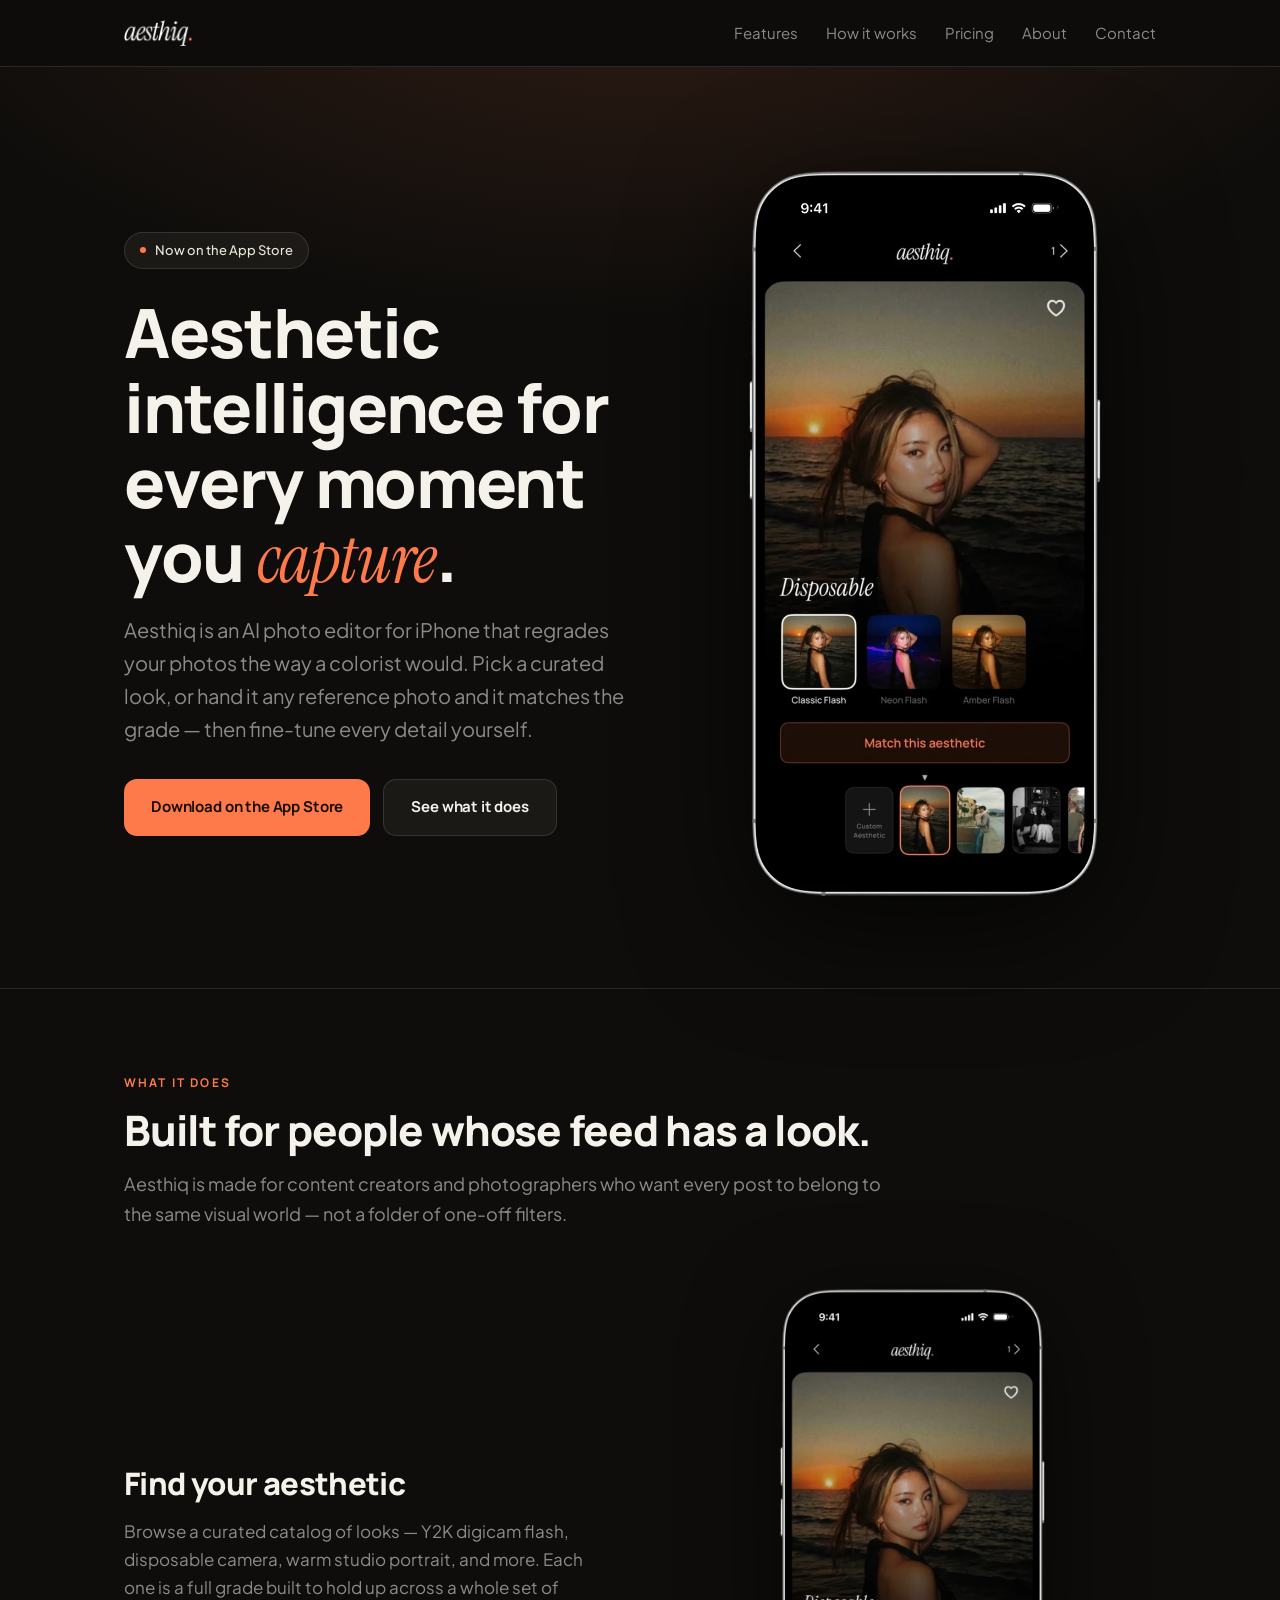
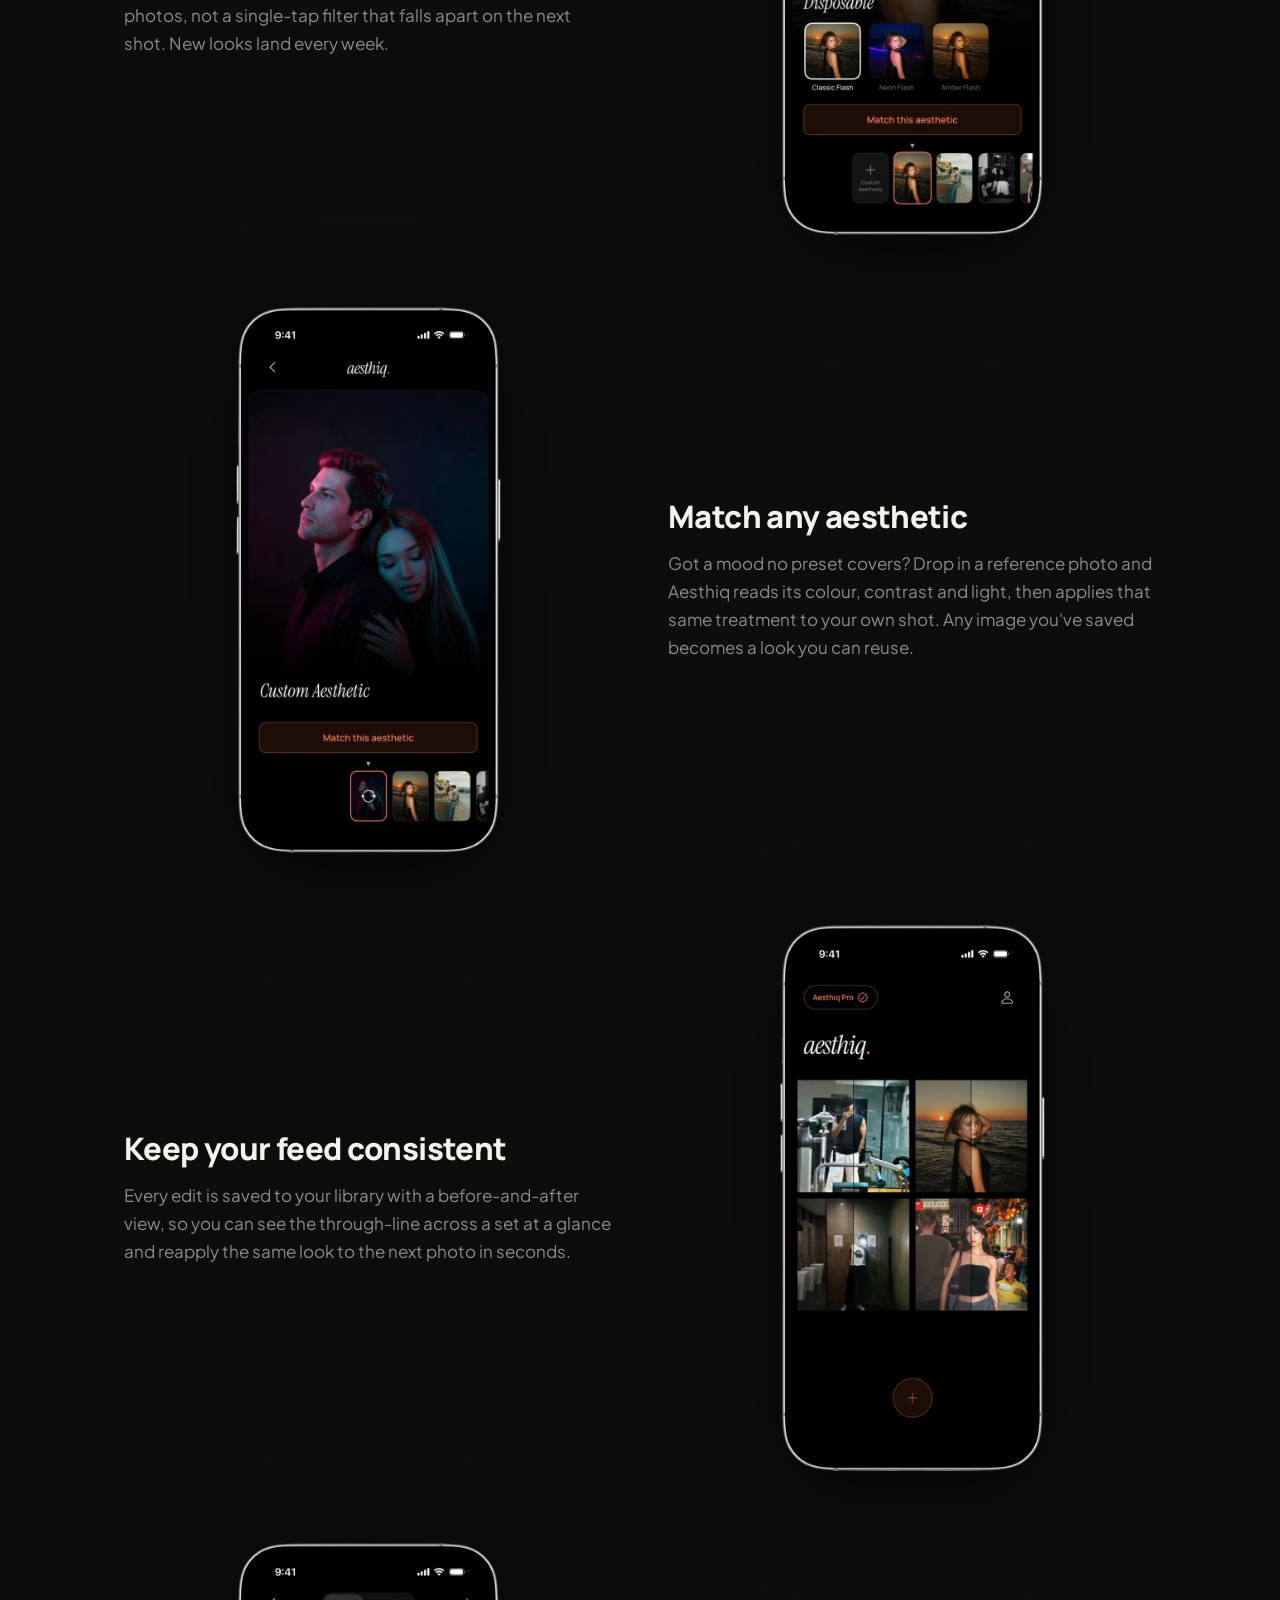
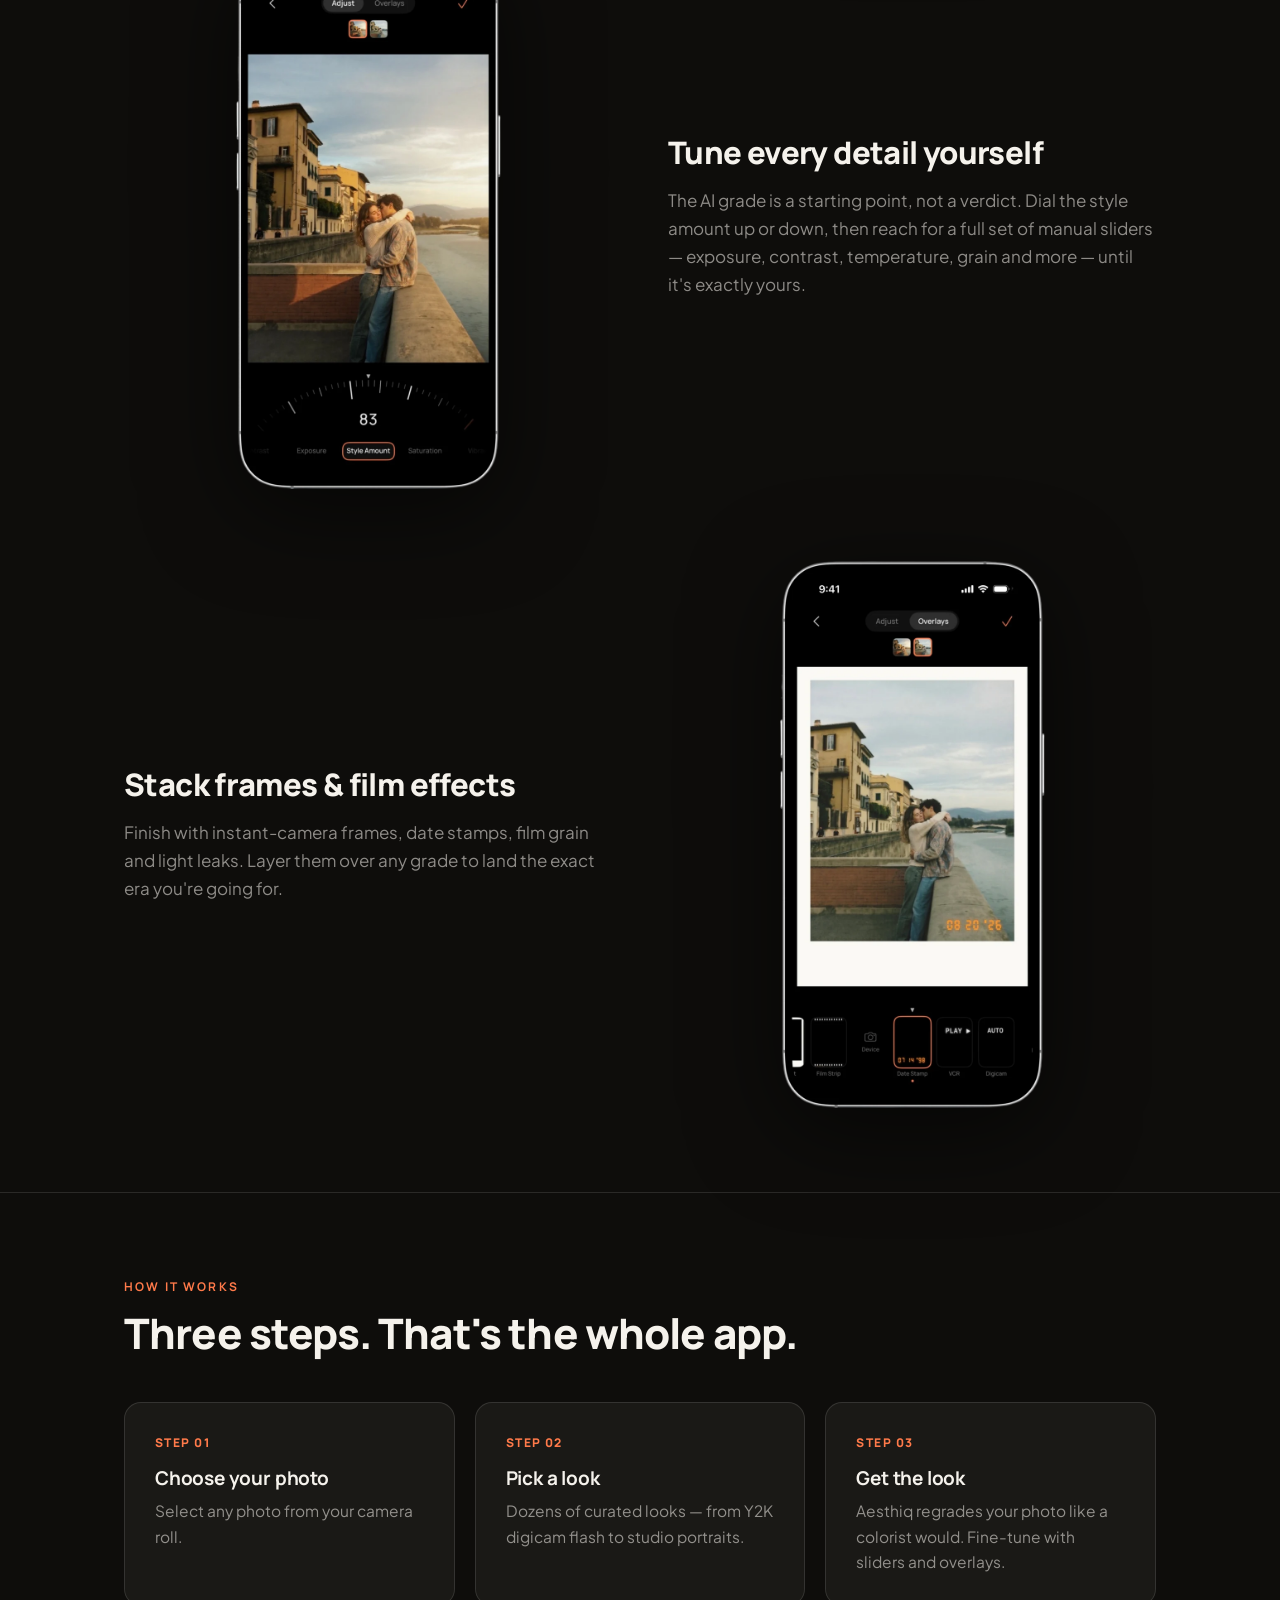
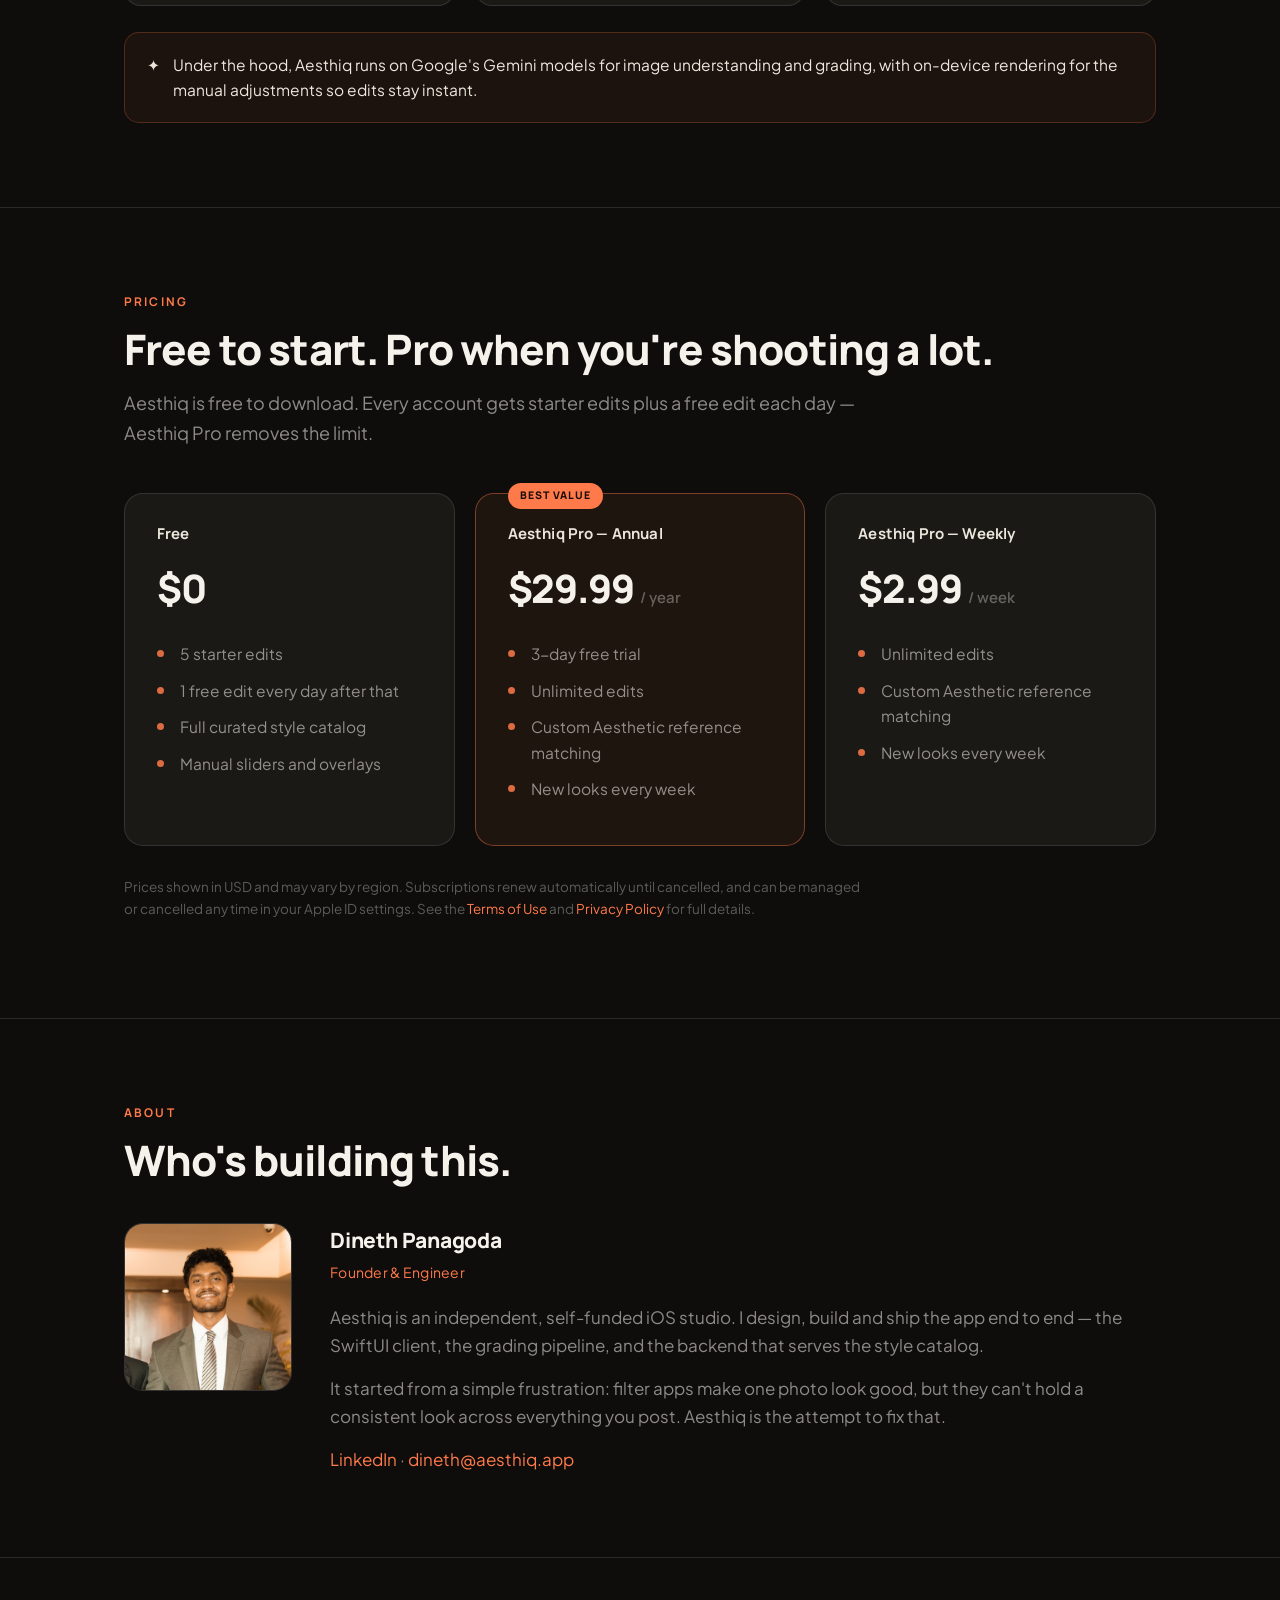
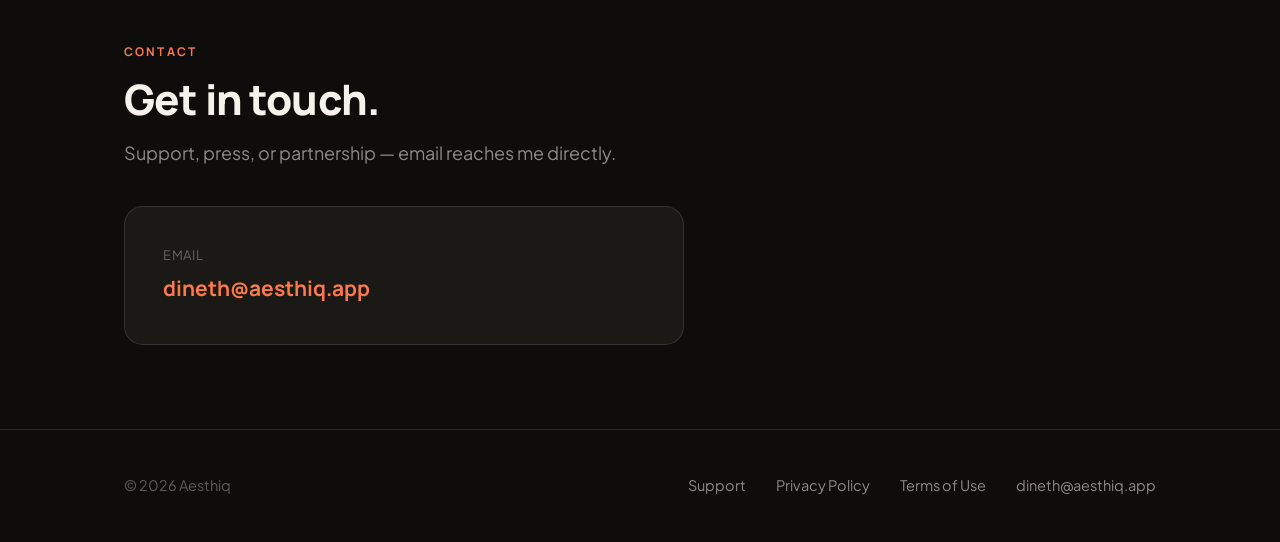
==== index.html @ 98bd7a0a "refactor: shared stylesheet across all four pages Extract the landing page CSS into style.css and re" ====
<!DOCTYPE html>
<html lang="en">
<head>
<meta charset="utf-8">
<meta name="viewport" content="width=device-width, initial-scale=1">
<title>Aesthiq — Aesthetic intelligence for every photo you capture</title>
<meta name="description" content="Aesthiq is an AI photo editor for iOS that regrades your photos like a colorist would. Pick a curated look or match any reference photo, then fine-tune with sliders, frames, and film effects.">
<link rel="canonical" href="https://aesthiq.app/">
<link rel="icon" href="img/icon-180.png">
<link rel="apple-touch-icon" href="img/icon-180.png">

<meta property="og:type" content="website">
<meta property="og:url" content="https://aesthiq.app/">
<meta property="og:title" content="Aesthiq — Aesthetic intelligence for every photo you capture">
<meta property="og:description" content="An AI photo editor for iOS that regrades your photos like a colorist would. Curated looks, reference-photo matching, and manual control.">
<meta property="og:image" content="https://aesthiq.app/img/og.jpg">
<meta property="og:image:width" content="1200">
<meta property="og:image:height" content="630">
<meta name="twitter:card" content="summary_large_image">

<link rel="preconnect" href="https://fonts.googleapis.com">
<link rel="preconnect" href="https://fonts.gstatic.com" crossorigin>
<link href="https://fonts.googleapis.com/css2?family=Manrope:wght@500;700;800&family=Plus+Jakarta+Sans:wght@400;500;600&family=Instrument+Serif:ital@0;1&display=swap" rel="stylesheet">

<script type="application/ld+json">
{
  "@context": "https://schema.org",
  "@type": "SoftwareApplication",
  "name": "Aesthiq",
  "applicationCategory": "PhotoApplication",
  "operatingSystem": "iOS 18.0 or later",
  "url": "https://aesthiq.app/",
  "downloadUrl": "https://apps.apple.com/app/id6777310894",
  "installUrl": "https://apps.apple.com/app/id6777310894",
  "sameAs": "https://apps.apple.com/app/id6777310894",
  "description": "An AI photo editor for iOS that regrades your photos like a colorist would. Curated looks, reference-photo matching, manual sliders, frames and film effects.",
  "offers": [
    { "@type": "Offer", "price": "0", "priceCurrency": "USD", "name": "Free" },
    { "@type": "Offer", "price": "2.99", "priceCurrency": "USD", "name": "Aesthiq Pro — Weekly" },
    { "@type": "Offer", "price": "29.99", "priceCurrency": "USD", "name": "Aesthiq Pro — Annual" }
  ],
  "author": { "@type": "Person", "name": "Dineth Panagoda" },
  "publisher": { "@type": "Organization", "name": "Aesthiq", "url": "https://aesthiq.app/" }
}
</script>

<link rel="stylesheet" href="style.css">
</head>
<body>

<header>
  <div class="wrap nav">
    <a class="brand" href="/"><img src="img/wordmark.png" width="560" height="215" alt="Aesthiq"></a>
    <nav class="nav-links">
      <a href="#features">Features</a>
      <a href="#how">How it works</a>
      <a href="#pricing">Pricing</a>
      <a href="#about">About</a>
      <a href="#contact">Contact</a>
    </nav>
  </div>
</header>

<main>

<section class="hero">
  <div class="wrap hero-grid">
    <div>
      <div class="badge"><span class="dot"></span> Now on the App Store</div>
      <h1>Aesthetic intelligence for every moment you <em>capture</em>.</h1>
      <p class="lede">
        Aesthiq is an AI photo editor for iPhone that regrades your photos the way a
        colorist would. Pick a curated look, or hand it any reference photo and it
        matches the grade — then fine-tune every detail yourself.
      </p>
      <div class="cta-row">
        <a class="btn btn-primary" href="https://apps.apple.com/app/id6777310894">Download on the App Store</a>
        <a class="btn btn-ghost" href="#features">See what it does</a>
      </div>
    </div>
    <div class="hero-shot">
      <img src="img/01-find-your-aesthetic.webp" width="640" height="1319"
           alt="Aesthiq on iPhone showing a curated style applied to a sunset beach portrait, with variation thumbnails below">
    </div>
  </div>
</section>

<section id="features">
  <div class="wrap">
    <p class="eyebrow">What it does</p>
    <h2>Built for people whose feed has&nbsp;a look.</h2>
    <p class="lede">
      Aesthiq is made for content creators and photographers who want every post to
      belong to the same visual world — not a folder of one-off filters.
    </p>

    <div style="margin-top:60px">

      <div class="feature">
        <div>
          <h3>Find your aesthetic</h3>
          <p>
            Browse a curated catalog of looks — Y2K digicam flash, disposable camera,
            warm studio portrait, and more. Each one is a full grade built to hold up
            across a whole set of photos, not a single-tap filter that falls apart on
            the next shot. New looks land every week.
          </p>
        </div>
        <div class="feature-shot">
          <img loading="lazy" decoding="async" src="img/01-find-your-aesthetic.webp" width="640" height="1319"
               alt="Style carousel in Aesthiq with curated looks and three variation thumbnails">
        </div>
      </div>

      <div class="feature">
        <div>
          <h3>Match any aesthetic</h3>
          <p>
            Got a mood no preset covers? Drop in a reference photo and Aesthiq reads its
            colour, contrast and light, then applies that same treatment to your own
            shot. Any image you've saved becomes a look you can reuse.
          </p>
        </div>
        <div class="feature-shot">
          <img loading="lazy" decoding="async" src="img/02-match-any-aesthetic.webp" width="640" height="1319"
               alt="Custom Aesthetic feature in Aesthiq matching a reference photo's grade">
        </div>
      </div>

      <div class="feature">
        <div>
          <h3>Keep your feed consistent</h3>
          <p>
            Every edit is saved to your library with a before-and-after view, so you can
            see the through-line across a set at a glance and reapply the same look to
            the next photo in seconds.
          </p>
        </div>
        <div class="feature-shot">
          <img loading="lazy" decoding="async" src="img/03-keep-your-feed-consistent.webp" width="640" height="1319"
               alt="Aesthiq home grid showing recent edits, each tile split before and after">
        </div>
      </div>

      <div class="feature">
        <div>
          <h3>Tune every detail yourself</h3>
          <p>
            The AI grade is a starting point, not a verdict. Dial the style amount up or
            down, then reach for a full set of manual sliders — exposure, contrast,
            temperature, grain and more — until it's exactly yours.
          </p>
        </div>
        <div class="feature-shot">
          <img loading="lazy" decoding="async" src="img/04-tune-every-detail.webp" width="640" height="1319"
               alt="Aesthiq adjust panel with the style amount dial and manual sliders">
        </div>
      </div>

      <div class="feature">
        <div>
          <h3>Stack frames &amp; film effects</h3>
          <p>
            Finish with instant-camera frames, date stamps, film grain and light leaks.
            Layer them over any grade to land the exact era you're going for.
          </p>
        </div>
        <div class="feature-shot">
          <img loading="lazy" decoding="async" src="img/05-stack-frames-film-effects.webp" width="640" height="1319"
               alt="Aesthiq overlay carousel with an instant frame and date stamp applied">
        </div>
      </div>

    </div>
  </div>
</section>

<section id="how">
  <div class="wrap">
    <p class="eyebrow">How it works</p>
    <h2>Three steps. That's the whole app.</h2>

    <div class="steps">
      <div class="step">
        <div class="step-n">STEP 01</div>
        <h3>Choose your photo</h3>
        <p>Select any photo from your camera roll.</p>
      </div>
      <div class="step">
        <div class="step-n">STEP 02</div>
        <h3>Pick a look</h3>
        <p>Dozens of curated looks — from Y2K digicam flash to studio portraits.</p>
      </div>
      <div class="step">
        <div class="step-n">STEP 03</div>
        <h3>Get the look</h3>
        <p>Aesthiq regrades your photo like a colorist would. Fine-tune with sliders and overlays.</p>
      </div>
    </div>

    <div class="note">
      <span>✦</span>
      <span>Under the hood, Aesthiq runs on Google's Gemini models for image understanding
      and grading, with on-device rendering for the manual adjustments so edits stay instant.</span>
    </div>
  </div>
</section>

<section id="pricing">
  <div class="wrap">
    <p class="eyebrow">Pricing</p>
    <h2>Free to start. Pro when you're shooting a lot.</h2>
    <p class="lede">
      Aesthiq is free to download. Every account gets starter edits plus a free edit each
      day — Aesthiq Pro removes the limit.
    </p>

    <div class="tiers">
      <div class="tier">
        <h3>Free</h3>
        <div class="price">$0</div>
        <ul>
          <li>5 starter edits</li>
          <li>1 free edit every day after that</li>
          <li>Full curated style catalog</li>
          <li>Manual sliders and overlays</li>
        </ul>
      </div>
      <div class="tier hi">
        <span class="tier-tag">Best value</span>
        <h3>Aesthiq Pro — Annual</h3>
        <div class="price">$29.99 <span>/ year</span></div>
        <ul>
          <li>3-day free trial</li>
          <li>Unlimited edits</li>
          <li>Custom Aesthetic reference matching</li>
          <li>New looks every week</li>
        </ul>
      </div>
      <div class="tier">
        <h3>Aesthiq Pro — Weekly</h3>
        <div class="price">$2.99 <span>/ week</span></div>
        <ul>
          <li>Unlimited edits</li>
          <li>Custom Aesthetic reference matching</li>
          <li>New looks every week</li>
        </ul>
      </div>
    </div>

    <p class="fineprint">
      Prices shown in USD and may vary by region. Subscriptions renew automatically until
      cancelled, and can be managed or cancelled any time in your Apple ID settings. See the
      <a href="/terms">Terms of Use</a> and <a href="/privacy">Privacy Policy</a> for full details.
    </p>
  </div>
</section>

<section id="about">
  <div class="wrap">
    <p class="eyebrow">About</p>
    <h2>Who's building this.</h2>

    <div class="founder">
      <img class="avatar" src="img/founder.jpg" width="400" height="400" alt="Dineth Panagoda, founder of Aesthiq">
      <div>
        <p class="name">Dineth Panagoda</p>
        <p class="role">Founder &amp; Engineer</p>
        <p>
          Aesthiq is an independent, self-funded iOS studio. I design, build and ship the
          app end to end — the SwiftUI client, the grading pipeline, and the backend that
          serves the style catalog.
        </p>
        <p>
          It started from a simple frustration: filter apps make one photo look good, but
          they can't hold a consistent look across everything you post. Aesthiq is the
          attempt to fix that.
        </p>
        <p style="margin:0"><a href="https://www.linkedin.com/in/dineth-panagoda-927667223/">LinkedIn</a> · <a href="mailto:dineth@aesthiq.app">dineth@aesthiq.app</a></p>
      </div>
    </div>
  </div>
</section>

<section id="contact">
  <div class="wrap">
    <p class="eyebrow">Contact</p>
    <h2>Get in touch.</h2>
    <p class="lede">Support, press, or partnership — email reaches me directly.</p>

    <div class="contact-card">
      <div class="label">Email</div>
      <div class="val"><a href="mailto:dineth@aesthiq.app">dineth@aesthiq.app</a></div>
    </div>
  </div>
</section>

</main>

<footer>
  <div class="wrap foot">
    <span>© 2026 Aesthiq</span>
    <span class="sep"></span>
    <a href="/support">Support</a>
    <a href="/privacy">Privacy Policy</a>
    <a href="/terms">Terms of Use</a>
    <a href="mailto:dineth@aesthiq.app">dineth@aesthiq.app</a>
  </div>
</footer>

</body>
</html>
---- style.css ----
:root{
  --ink:#0E0D0B; --ink-lift:#17130F; --paper:#F5F2EC; --cream:#ECE7DC;
  --coral:#FF7A4A; --muted:rgba(245,242,236,.55); --faint:rgba(245,242,236,.34);
  --line:rgba(245,242,236,.12); --card:rgba(245,242,236,.05);
  --serif:"Instrument Serif",Georgia,serif;
  --head:"Manrope",system-ui,sans-serif;
  --body:"Plus Jakarta Sans",system-ui,sans-serif;
  --wrap:1080px;
}
*{box-sizing:border-box}
html{scroll-behavior:smooth}
body{
  margin:0;background:var(--ink);color:var(--paper);
  font-family:var(--body);font-size:17px;line-height:1.65;
  -webkit-font-smoothing:antialiased;overflow-x:hidden;
}
img{max-width:100%;height:auto;display:block}
a{color:var(--coral);text-decoration:none}
a:hover{text-decoration:underline}
.wrap{max-width:var(--wrap);margin:0 auto;padding:0 24px}
section{padding:84px 0;border-top:1px solid var(--line)}
h1,h2,h3{font-family:var(--head);font-weight:800;letter-spacing:-.02em;line-height:1.1;margin:0}
h2{font-size:clamp(28px,4.4vw,42px)}
h3{font-size:19px;font-weight:700;letter-spacing:-.01em}
.eyebrow{
  font-family:var(--head);font-size:12px;font-weight:700;letter-spacing:.18em;
  text-transform:uppercase;color:var(--coral);margin:0 0 14px
}
.lede{color:var(--muted);font-size:18px;max-width:60ch;margin:16px 0 0}

/* ---------- nav ---------- */
header{
  position:sticky;top:0;z-index:50;background:rgba(14,13,11,.82);
  backdrop-filter:blur(14px);border-bottom:1px solid var(--line)
}
.nav{display:flex;align-items:center;gap:14px;height:66px}
.brand{display:flex;align-items:center}
.brand:hover{text-decoration:none}
.brand img{height:26px;width:auto}
.nav-links{margin-left:auto;display:flex;gap:28px;font-size:15px;color:var(--muted)}
.nav-links a{color:inherit}
.nav-links a:hover{color:var(--paper);text-decoration:none}
@media(max-width:720px){.nav-links{display:none}}

/* ---------- hero ---------- */
.hero{
  padding:104px 0 92px;border-top:none;
  background:radial-gradient(1100px 520px at 50% -12%,rgba(255,122,74,.14),transparent 70%)
}
.hero-grid{display:grid;grid-template-columns:1.05fr .95fr;gap:60px;align-items:center}
.hero h1{font-size:clamp(40px,6.4vw,68px)}
.hero h1 em{font-family:var(--serif);font-style:italic;font-weight:400;color:var(--coral)}
.hero .lede{font-size:20px}
.badge{
  display:inline-flex;align-items:center;gap:9px;padding:7px 15px;margin-bottom:26px;
  border:1px solid var(--line);border-radius:100px;background:var(--card);
  font-size:13px;font-weight:500;color:var(--cream)
}
.dot{width:6px;height:6px;border-radius:50%;background:var(--coral);flex:none}
.cta-row{display:flex;flex-wrap:wrap;gap:13px;margin-top:34px}
.btn{
  display:inline-flex;align-items:center;justify-content:center;gap:9px;
  padding:15px 27px;border-radius:13px;font-family:var(--head);
  font-size:15px;font-weight:700;letter-spacing:-.01em;transition:transform .15s,opacity .15s
}
.btn:hover{text-decoration:none;transform:translateY(-1px)}
.btn-primary{background:var(--coral);color:#1a0d06}
.btn-ghost{border:1px solid var(--line);color:var(--paper);background:var(--card)}
.hero-shot{position:relative;justify-self:center;max-width:352px}
.hero-shot img{filter:drop-shadow(0 30px 60px rgba(0,0,0,.7))}
@media(max-width:900px){
  .hero{padding:64px 0 72px}
  .hero-grid{grid-template-columns:1fr;gap:48px}
  .hero-shot{max-width:290px}
}

/* ---------- features ---------- */
.feature{display:grid;grid-template-columns:1fr 1fr;gap:56px;align-items:center;margin-bottom:72px}
.feature:last-child{margin-bottom:0}
.feature:nth-child(even) .feature-shot{order:-1}
.feature-shot{justify-self:center;max-width:265px}
.feature-shot img{filter:drop-shadow(0 22px 46px rgba(0,0,0,.58))}
.feature h3{font-size:clamp(24px,3.2vw,31px);font-weight:800;letter-spacing:-.02em;line-height:1.15}
.feature p{color:var(--muted);margin:15px 0 0}
@media(max-width:860px){
  .feature{grid-template-columns:1fr;gap:30px;margin-bottom:58px}
  .feature:nth-child(even) .feature-shot{order:0}
  .feature-shot{max-width:238px}
}

/* ---------- steps ---------- */
.steps{display:grid;grid-template-columns:repeat(3,1fr);gap:20px;margin-top:46px}
.step{padding:30px;border:1px solid var(--line);border-radius:17px;background:var(--card)}
.step-n{
  font-family:var(--head);font-size:12px;font-weight:800;letter-spacing:.12em;
  color:var(--coral);margin-bottom:15px
}
.step p{color:var(--muted);font-size:15.5px;margin:9px 0 0}
.note{
  display:flex;gap:13px;margin-top:26px;padding:19px 22px;
  border:1px solid rgba(255,122,74,.24);border-radius:15px;background:rgba(255,122,74,.06);
  color:var(--cream);font-size:15.5px
}
@media(max-width:820px){.steps{grid-template-columns:1fr}}

/* ---------- pricing ---------- */
.tiers{display:grid;grid-template-columns:repeat(3,1fr);gap:20px;margin-top:46px;align-items:stretch}
.tier{padding:32px;border:1px solid var(--line);border-radius:19px;background:var(--card)}
.tier.hi{border-color:rgba(255,122,74,.42);background:rgba(255,122,74,.07);position:relative}
.tier-tag{
  position:absolute;top:-11px;left:32px;padding:4px 12px;border-radius:100px;
  background:var(--coral);color:#1a0d06;font-family:var(--head);
  font-size:10.5px;font-weight:800;letter-spacing:.1em;text-transform:uppercase
}
.tier h3{font-size:15px;font-weight:700;color:var(--cream);letter-spacing:.01em}
.price{font-family:var(--head);font-size:39px;font-weight:800;letter-spacing:-.03em;margin:13px 0 4px}
.price span{font-size:15px;font-weight:600;color:var(--faint);letter-spacing:0}
.tier ul{list-style:none;padding:0;margin:21px 0 0;font-size:15.5px;color:var(--muted)}
.tier li{padding-left:23px;position:relative;margin-bottom:11px}
.tier li::before{content:"";position:absolute;left:0;top:9px;width:7px;height:7px;border-radius:50%;background:var(--coral);opacity:.85}
.fineprint{color:var(--faint);font-size:13.5px;margin-top:30px;max-width:74ch}
@media(max-width:820px){.tiers{grid-template-columns:1fr}}

/* ---------- founder ---------- */
.founder{display:grid;grid-template-columns:168px 1fr;gap:38px;align-items:start;margin-top:40px}
.avatar{
  width:168px;height:168px;border-radius:19px;object-fit:cover;
  border:1px solid var(--line);background:var(--card)
}
.founder p{color:var(--muted);margin:0 0 15px}
.founder .name{font-family:var(--head);font-size:21px;font-weight:800;color:var(--paper);margin:0 0 3px;letter-spacing:-.01em}
.founder .role{font-size:14px;color:var(--coral);margin:0 0 19px;letter-spacing:.02em}
@media(max-width:700px){
  .founder{grid-template-columns:1fr;gap:26px}
  .avatar{width:124px;height:124px}
}

/* ---------- contact / footer ---------- */
.contact-card{
  margin-top:38px;padding:38px;border:1px solid var(--line);
  border-radius:19px;background:var(--card);max-width:560px
}
.contact-card .label{font-size:13px;color:var(--faint);letter-spacing:.05em;text-transform:uppercase;margin-bottom:5px}
.contact-card .val{font-family:var(--head);font-size:21px;font-weight:700}
footer{border-top:1px solid var(--line);padding:44px 0;color:var(--faint);font-size:14.5px}
.foot{display:flex;flex-wrap:wrap;gap:16px 30px;align-items:center}
.foot .sep{margin-left:auto}
.foot a{color:var(--muted)}
.foot a:hover{color:var(--paper);text-decoration:none}
@media(max-width:640px){.foot .sep{margin-left:0;width:100%}}

/* ---------- document pages (privacy, terms, support) ---------- */
.doc{max-width:760px;margin:0 auto;padding:72px 24px 96px}
.doc-title{
  font-family:var(--head);font-weight:800;letter-spacing:-.02em;
  font-size:clamp(30px,4.6vw,42px);line-height:1.12;margin:0 0 8px
}
.doc-meta{color:var(--faint);font-size:14.5px;margin:0 0 40px}
.doc h1{font-family:var(--head);font-size:clamp(30px,4.6vw,42px);font-weight:800;letter-spacing:-.02em;margin:0 0 8px}
.doc h2{
  font-family:var(--head);font-size:20px;font-weight:700;letter-spacing:-.01em;
  margin:44px 0 12px;padding-bottom:10px;border-bottom:1px solid var(--line)
}
.doc h3{font-family:var(--head);font-size:16.5px;font-weight:700;margin:28px 0 8px}
.doc p,.doc li{color:var(--muted);font-size:16.5px;line-height:1.72}
.doc p{margin:0 0 16px}
.doc ul,.doc ol{padding-left:22px;margin:0 0 18px}
.doc li{margin-bottom:8px}
.doc li::marker{color:var(--coral)}
.doc a{color:var(--coral);word-break:break-word}
.doc strong{color:var(--paper);font-weight:600}
/* the generated legal pages open with a bare <strong> as their title */
.doc > strong:first-child{
  display:block;font-family:var(--head);font-weight:800;color:var(--paper);
  font-size:clamp(30px,4.6vw,42px);letter-spacing:-.02em;line-height:1.12;margin:0 0 28px
}
.doc .lede{color:var(--cream);font-size:18px;max-width:none;margin:0 0 32px}
.doc .contact{
  border:1px solid var(--line);border-radius:15px;background:var(--card);
  padding:22px 24px;margin:0 0 28px
}
.doc .contact p{margin:0 0 6px}
.doc .contact p:last-child{margin:0}
.doc .contact .email{font-family:var(--head);font-size:19px;font-weight:700}
.doc .contact .email a{color:var(--coral)}
.doc .muted{color:var(--faint);font-size:14.5px}
.doc footer{
  margin-top:56px;padding-top:22px;border-top:1px solid var(--line);
  color:var(--faint);font-size:14.5px
}
.doc footer a{margin-right:20px;color:var(--muted)}
.doc footer a:hover{color:var(--paper);text-decoration:none}
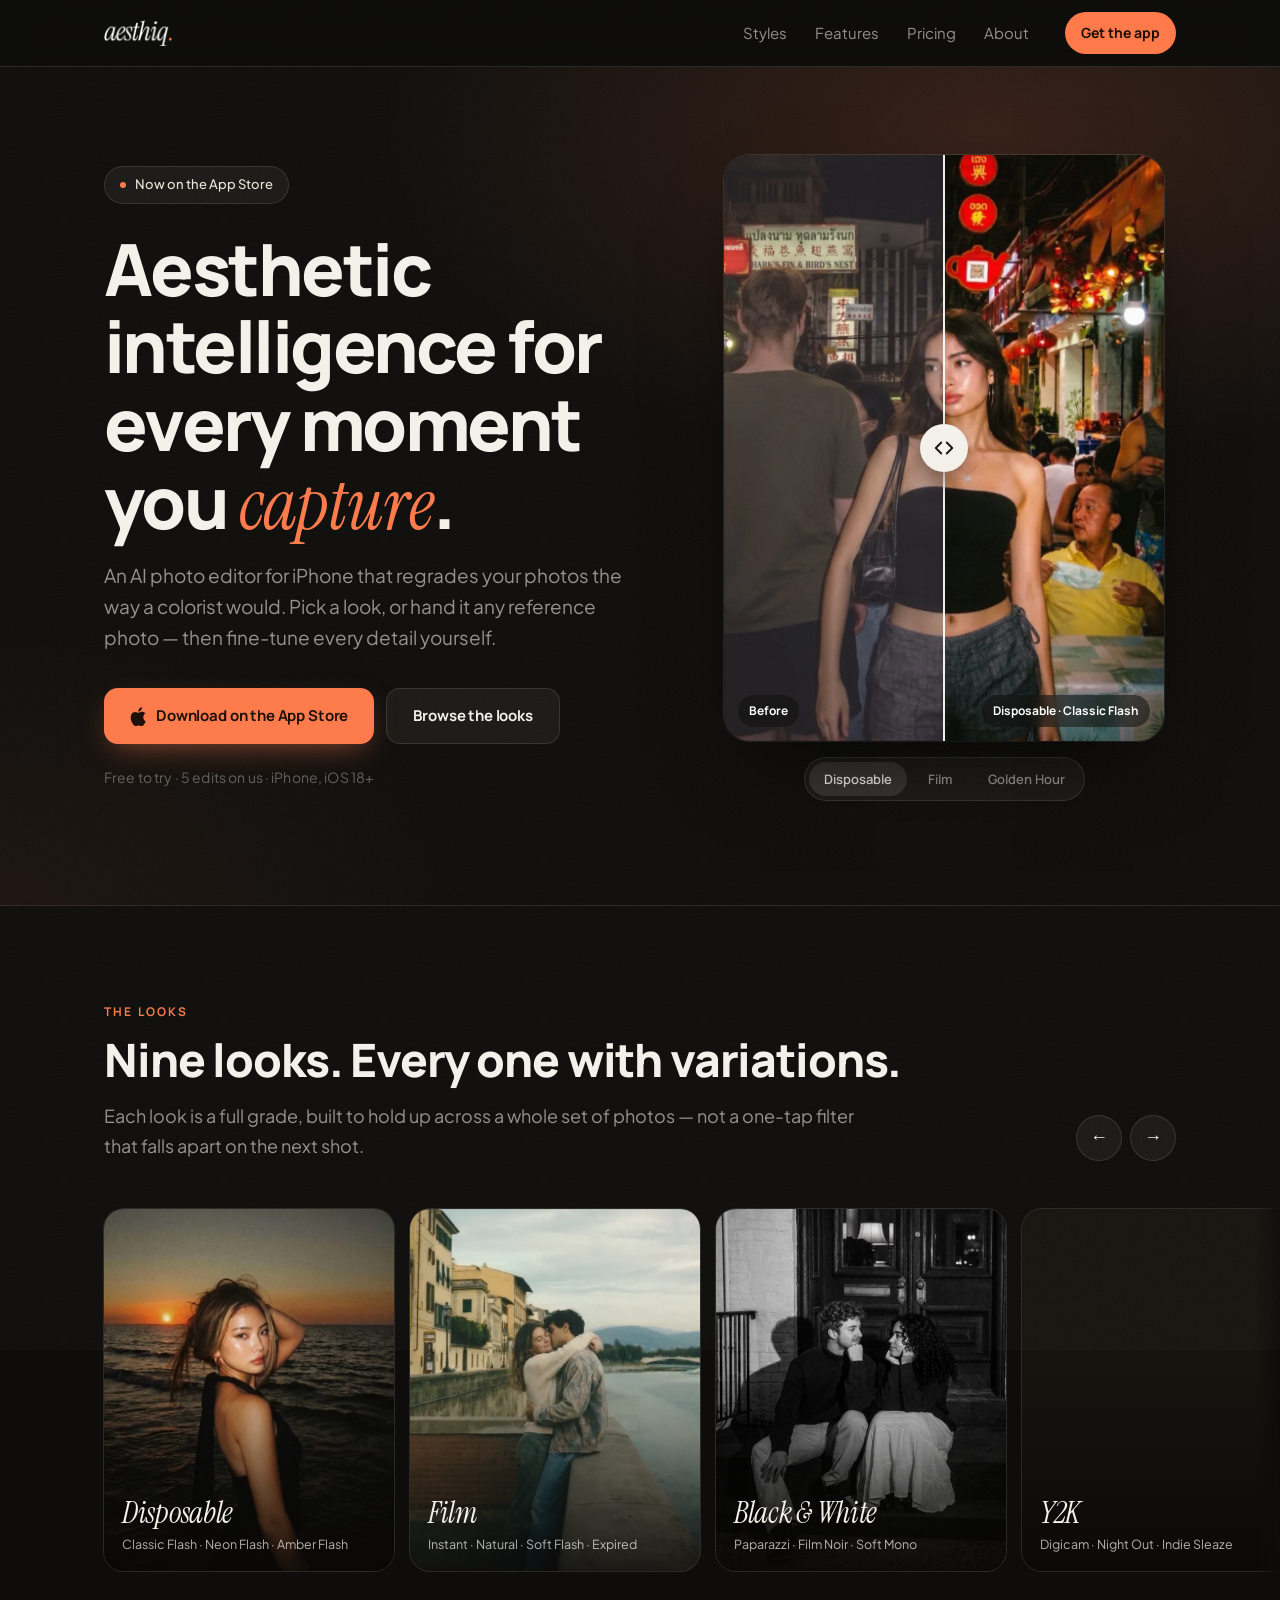
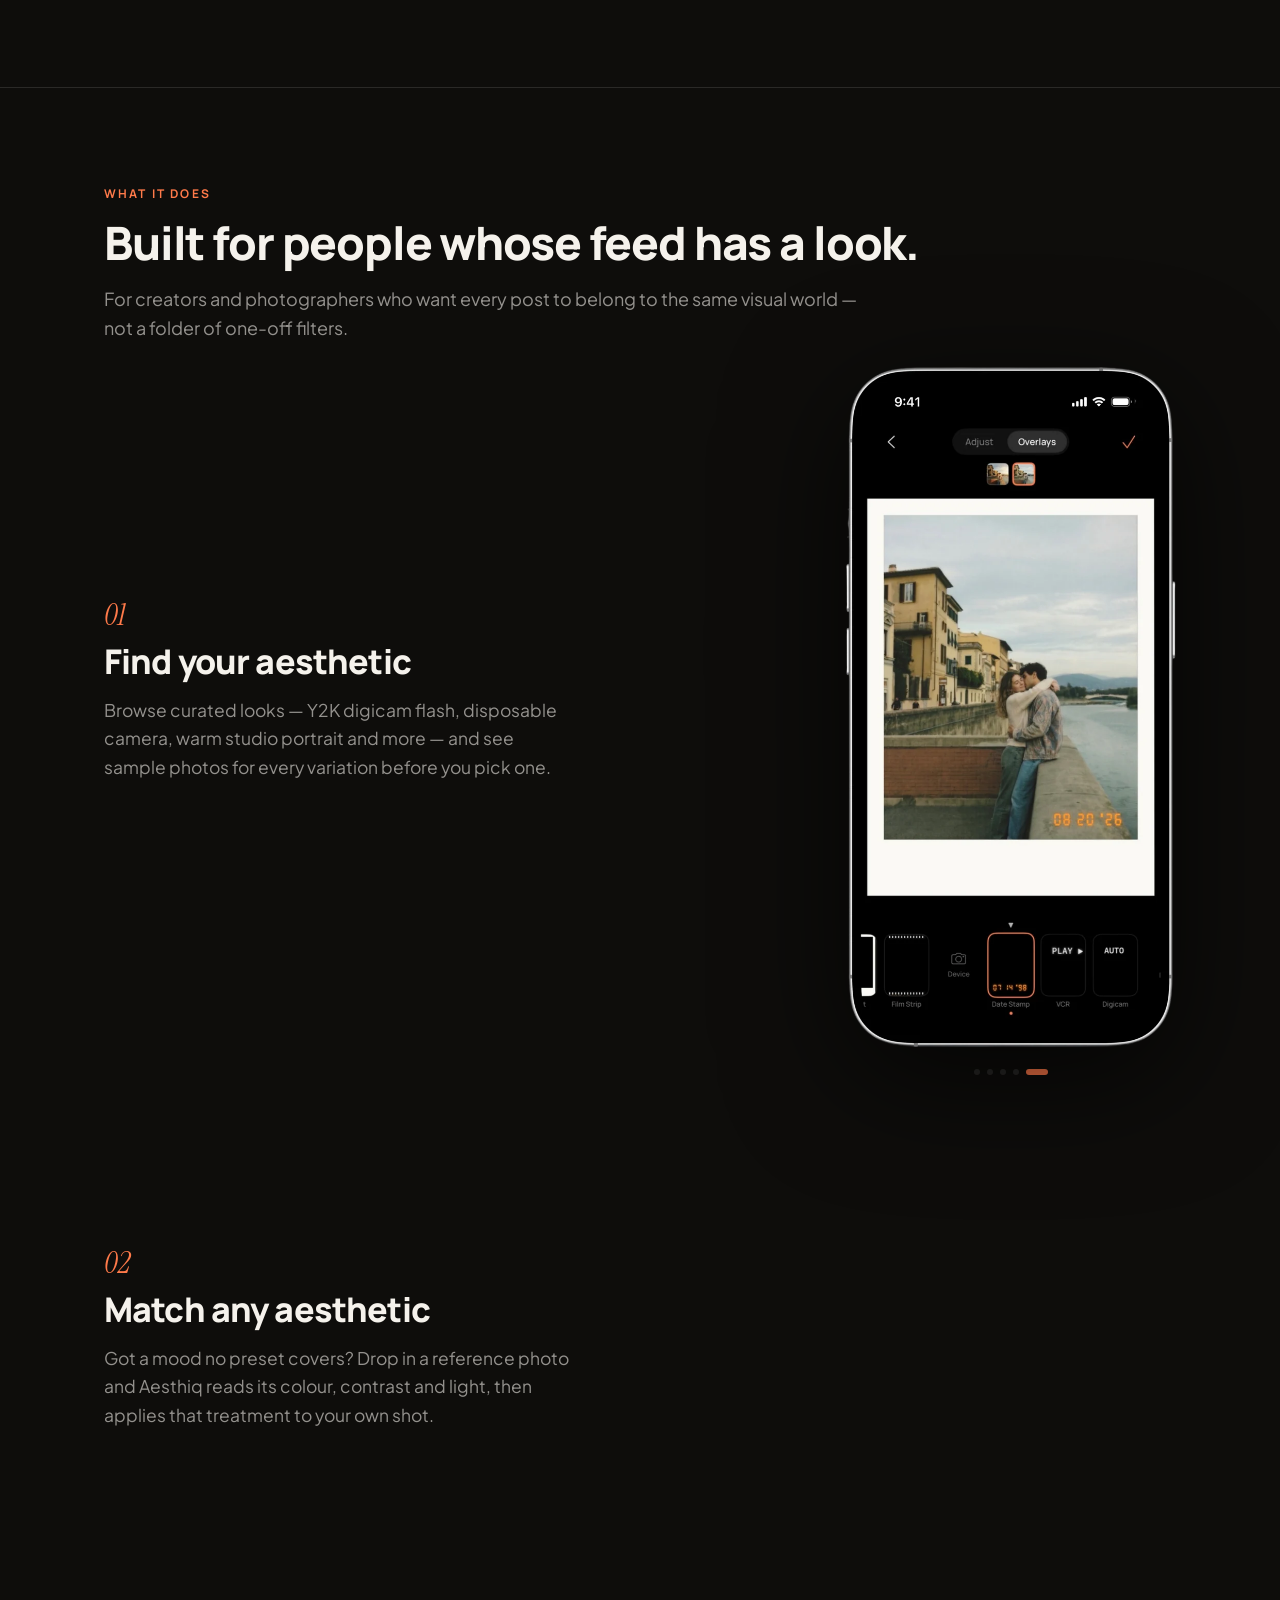
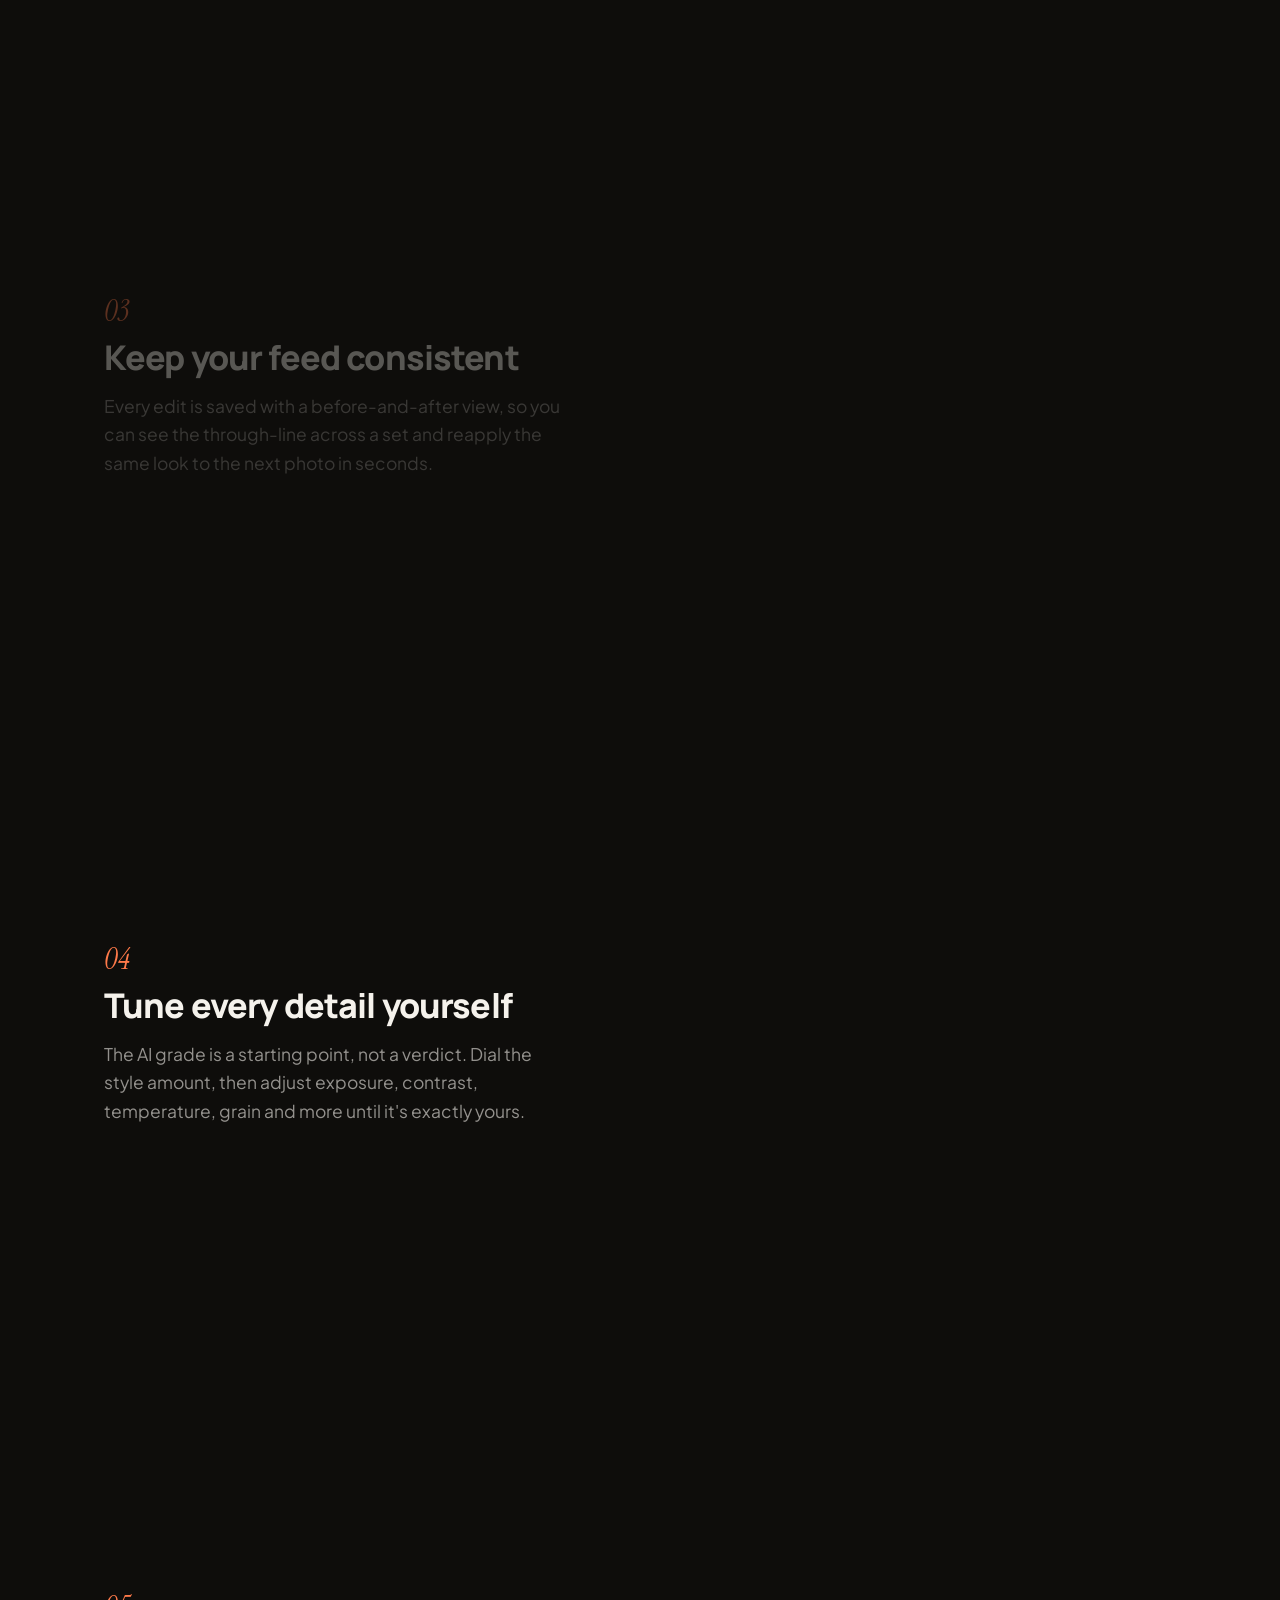
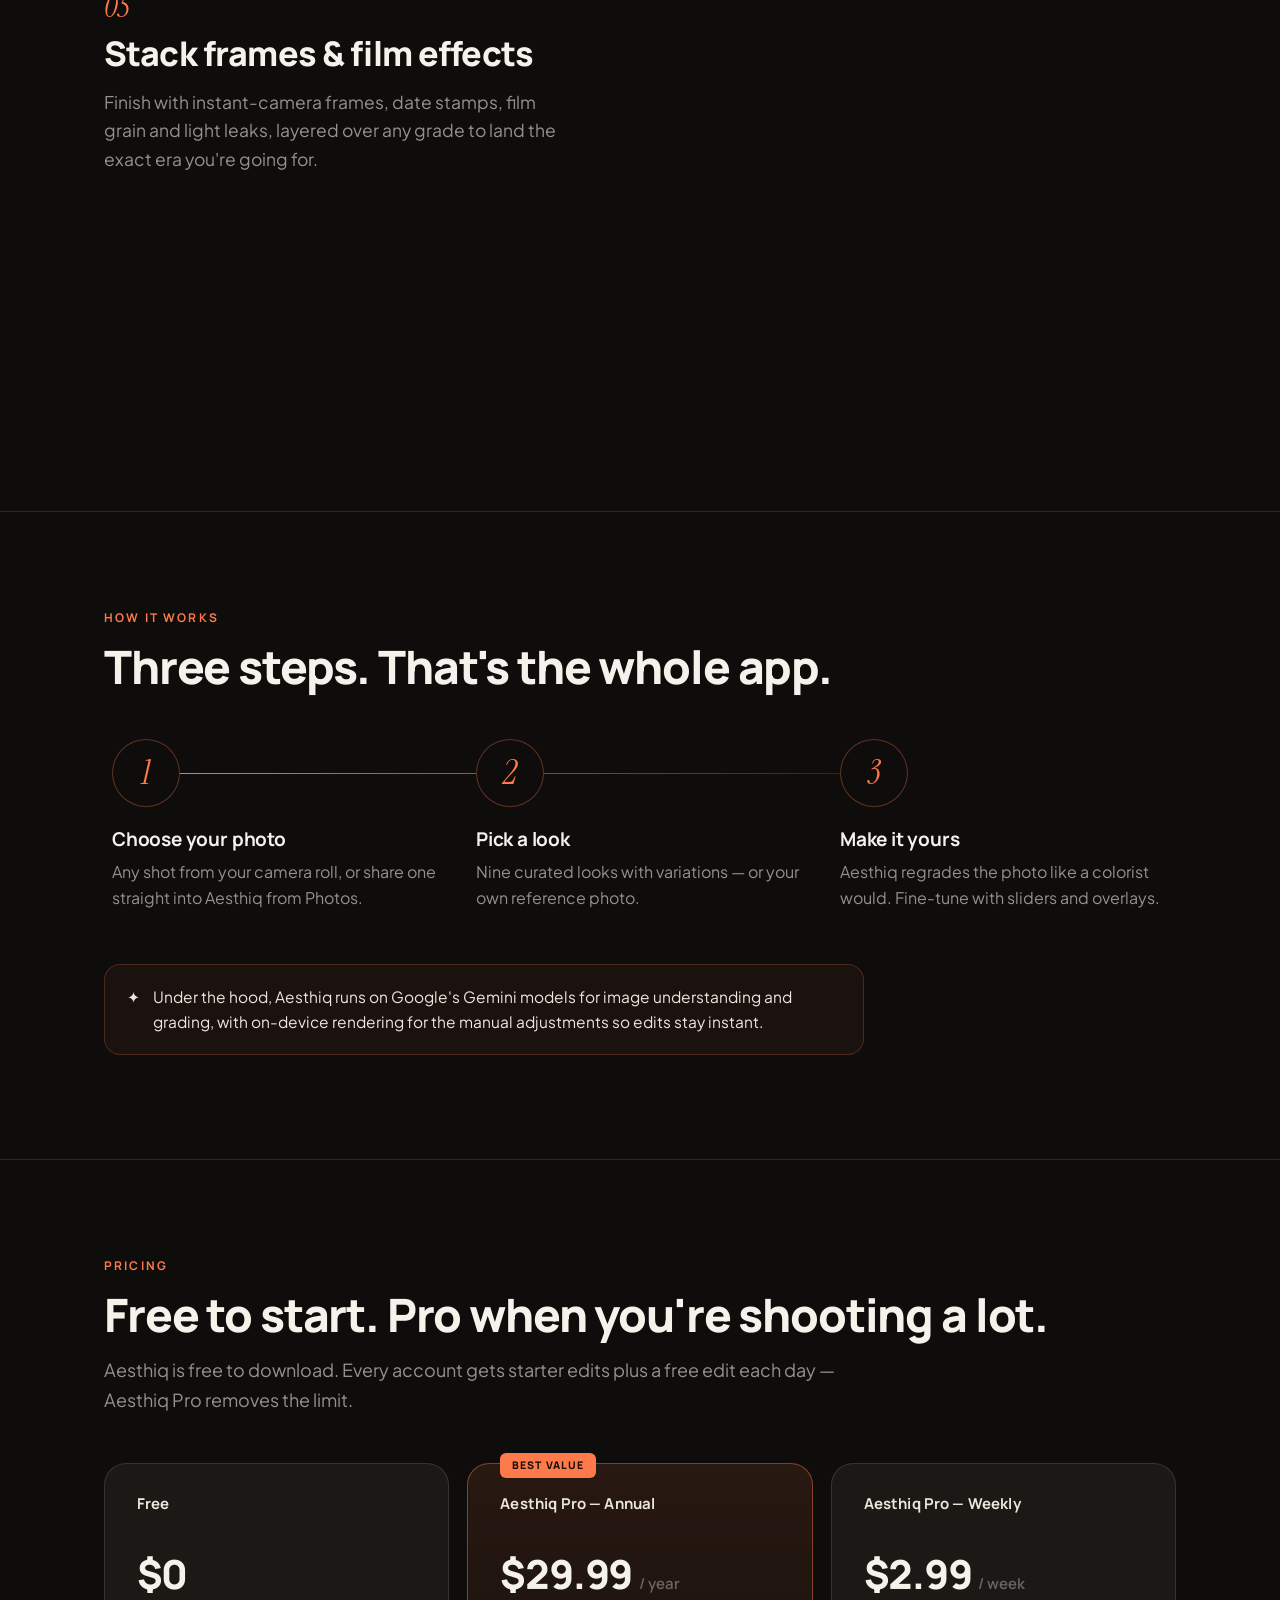
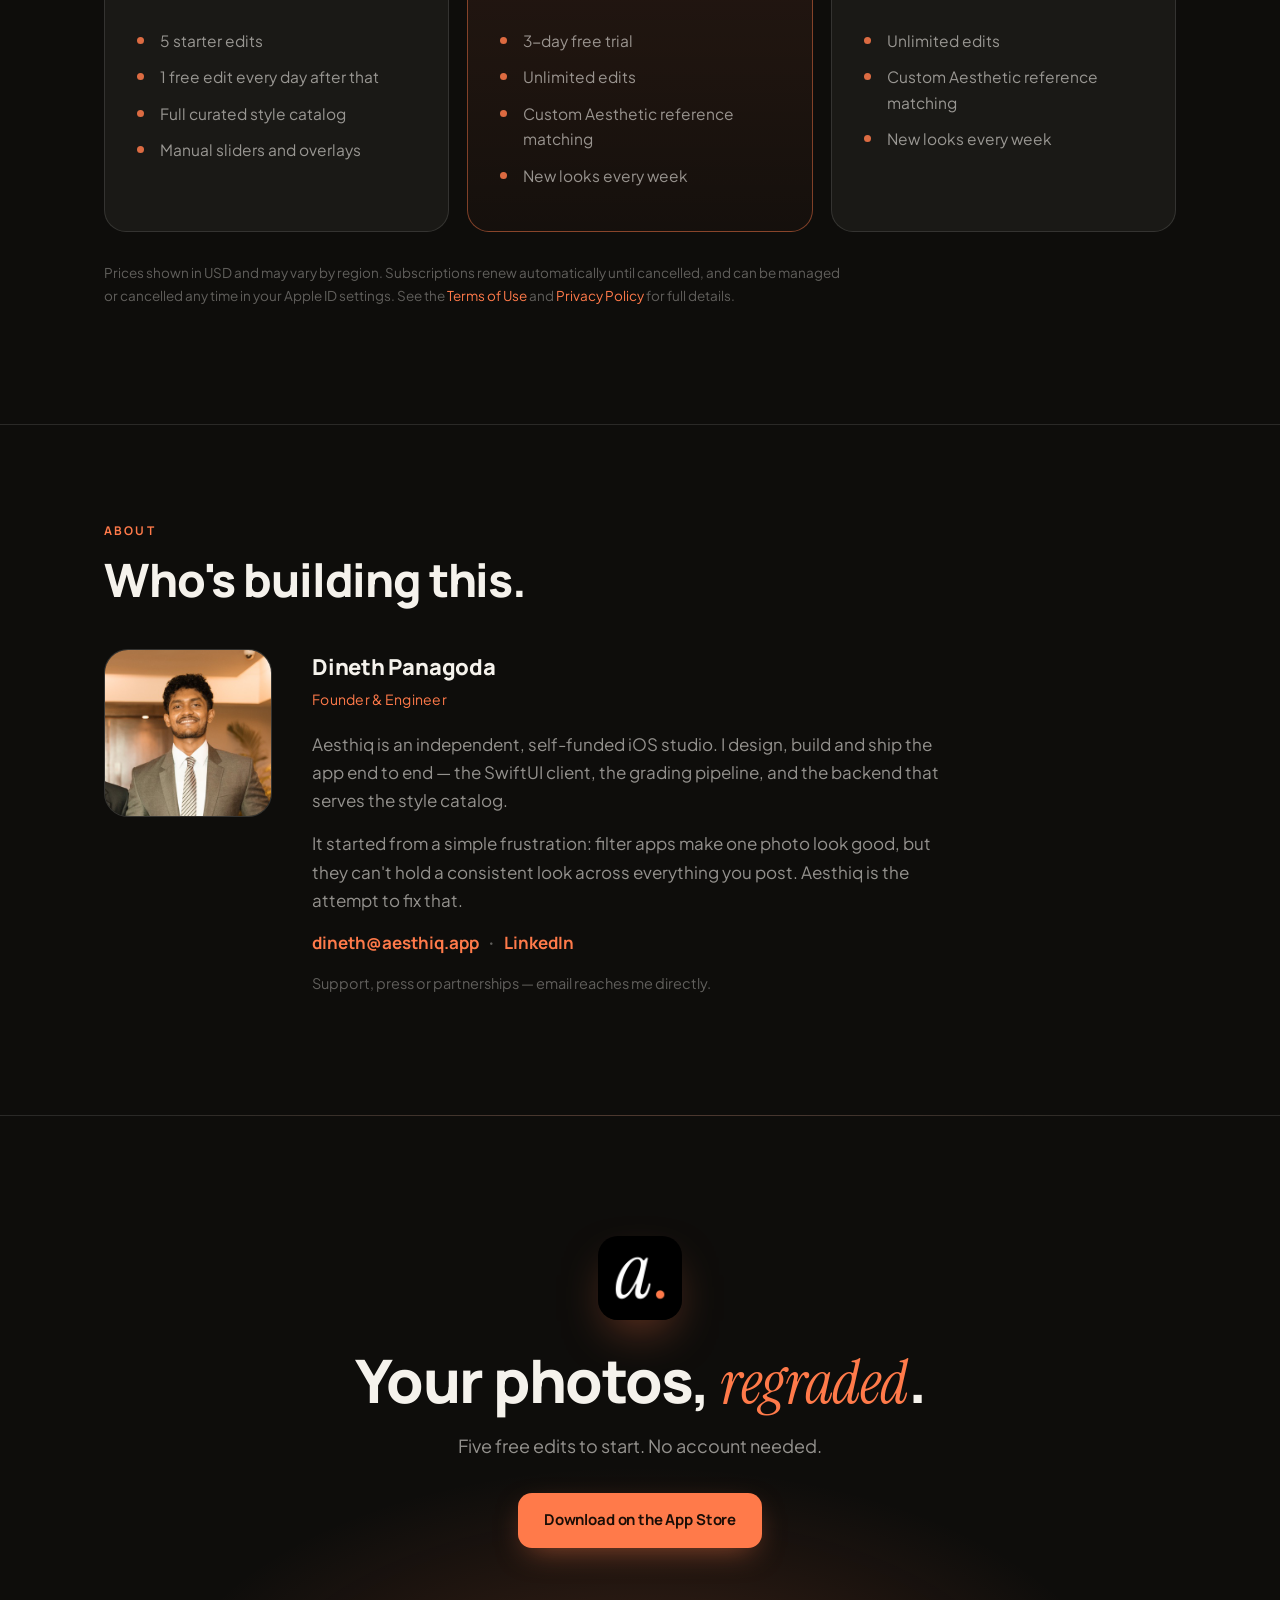
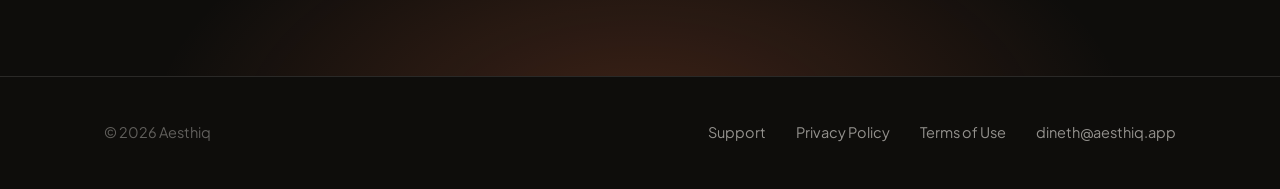
==== commit bfe33e4f: "feat: redesign the landing page around real before/after results - Hero leads with an interactive be" ====
--- a/index.html
+++ b/index.html
@@ -2,9 +2,10 @@
 <html lang="en">
 <head>
 <meta charset="utf-8">
-<meta name="viewport" content="width=device-width, initial-scale=1">
+<meta name="viewport" content="width=device-width, initial-scale=1, viewport-fit=cover">
 <title>Aesthiq — Aesthetic intelligence for every photo you capture</title>
 <meta name="description" content="Aesthiq is an AI photo editor for iOS that regrades your photos like a colorist would. Pick a curated look or match any reference photo, then fine-tune with sliders, frames, and film effects.">
+<meta name="theme-color" content="#0E0D0B">
 <link rel="canonical" href="https://aesthiq.app/">
 <link rel="icon" href="img/icon-180.png">
 <link rel="apple-touch-icon" href="img/icon-180.png">
@@ -20,7 +21,7 @@
 
 <link rel="preconnect" href="https://fonts.googleapis.com">
 <link rel="preconnect" href="https://fonts.gstatic.com" crossorigin>
-<link href="https://fonts.googleapis.com/css2?family=Manrope:wght@500;700;800&family=Plus+Jakarta+Sans:wght@400;500;600&family=Instrument+Serif:ital@0;1&display=swap" rel="stylesheet">
+<link href="https://fonts.googleapis.com/css2?family=Manrope:wght@500;600;700;800&family=Plus+Jakarta+Sans:wght@400;500;600&family=Instrument+Serif:ital@0;1&display=swap" rel="stylesheet">
 
 <script type="application/ld+json">
 {
@@ -44,179 +45,233 @@
 }
 </script>
 
+<script>document.documentElement.classList.add("js")</script>
 <link rel="stylesheet" href="style.css">
+<script src="analytics.js" defer></script>
+<script src="site.js" defer></script>
 </head>
-<body>
+<body class="landing">
+<a class="skip" href="#main">Skip to content</a>
 
 <header>
   <div class="wrap nav">
     <a class="brand" href="/"><img src="img/wordmark.png" width="560" height="215" alt="Aesthiq"></a>
-    <nav class="nav-links">
+    <nav class="nav-links" aria-label="Sections">
+      <a href="#styles">Styles</a>
       <a href="#features">Features</a>
-      <a href="#how">How it works</a>
       <a href="#pricing">Pricing</a>
       <a href="#about">About</a>
-      <a href="#contact">Contact</a>
     </nav>
+    <a class="nav-cta" href="https://apps.apple.com/app/id6777310894" data-download="header">Get the app</a>
   </div>
 </header>
 
-<main>
+<main id="main">
 
 <section class="hero">
   <div class="wrap hero-grid">
-    <div>
-      <div class="badge"><span class="dot"></span> Now on the App Store</div>
-      <h1>Aesthetic intelligence for every moment you <em>capture</em>.</h1>
-      <p class="lede">
-        Aesthiq is an AI photo editor for iPhone that regrades your photos the way a
-        colorist would. Pick a curated look, or hand it any reference photo and it
-        matches the grade — then fine-tune every detail yourself.
+    <div class="hero-copy">
+      <div class="badge" data-reveal><span class="dot"></span> Now on the App Store</div>
+      <h1 data-reveal>Aesthetic intelligence for every moment you <em>capture</em>.</h1>
+      <p class="lede" data-reveal>
+        An AI photo editor for iPhone that regrades your photos the way a colorist would.
+        Pick a look, or hand it any reference photo — then fine-tune every detail yourself.
       </p>
-      <div class="cta-row">
-        <a class="btn btn-primary" href="https://apps.apple.com/app/id6777310894">Download on the App Store</a>
-        <a class="btn btn-ghost" href="#features">See what it does</a>
-      </div>
-    </div>
-    <div class="hero-shot">
-      <img src="img/01-find-your-aesthetic.webp" width="640" height="1319"
-           alt="Aesthiq on iPhone showing a curated style applied to a sunset beach portrait, with variation thumbnails below">
-    </div>
-  </div>
-</section>
-
-<section id="features">
-  <div class="wrap">
-    <p class="eyebrow">What it does</p>
-    <h2>Built for people whose feed has&nbsp;a look.</h2>
-    <p class="lede">
-      Aesthiq is made for content creators and photographers who want every post to
-      belong to the same visual world — not a folder of one-off filters.
+      <div class="cta-row" data-reveal>
+        <a class="btn btn-primary" href="https://apps.apple.com/app/id6777310894" data-download="hero">
+          <svg aria-hidden="true" width="16" height="19" viewBox="0 0 16 19"><path fill="currentColor" d="M13.3 10.1c0-2.3 1.9-3.4 2-3.5-1.1-1.6-2.8-1.8-3.4-1.8-1.4-.1-2.8.9-3.5.9-.7 0-1.8-.8-3-.8C3.8 4.9 2.3 5.8 1.5 7.2c-1.7 2.9-.4 7.2 1.2 9.6.8 1.2 1.7 2.4 2.9 2.4 1.2 0 1.6-.8 3-.8s1.8.8 3 .8 2-1.2 2.8-2.3c.9-1.3 1.2-2.6 1.3-2.7-.1-.1-2.4-1-2.4-3.8v-.3zM11 3.3c.6-.8 1.1-1.9 1-3-.9 0-2.1.6-2.7 1.4-.6.7-1.1 1.8-1 2.9 1 .1 2.1-.5 2.7-1.3z"/></svg>
+          Download on the App Store
+        </a>
+        <a class="btn btn-ghost" href="#styles">Browse the looks</a>
+      </div>
+      <p class="hero-meta" data-reveal>Free to try · 5 edits on us · iPhone, iOS 18+</p>
+    </div>
+
+    <figure class="compare" data-compare data-reveal>
+      <div class="compare-frame">
+        <img class="compare-after" src="img/compare/disposable-after.webp" width="900" height="1198"
+             alt="After: the photo regraded in Aesthiq's Disposable look">
+        <img class="compare-before" src="img/compare/disposable-before.webp" width="900" height="1198"
+             alt="Before: the original photo straight from the camera roll">
+        <div class="compare-line" aria-hidden="true"></div>
+        <div class="compare-handle" role="slider" tabindex="0" aria-label="Before and after comparison"
+             aria-valuemin="0" aria-valuemax="100" aria-valuenow="50">
+          <svg aria-hidden="true" width="22" height="22" viewBox="0 0 24 24"><path fill="none" stroke="currentColor" stroke-width="2" stroke-linecap="round" stroke-linejoin="round" d="M9 6l-6 6 6 6M15 6l6 6-6 6"/></svg>
+        </div>
+        <span class="compare-tag compare-tag-before">Before</span>
+        <span class="compare-tag compare-tag-after" data-compare-label>Disposable · Classic Flash</span>
+      </div>
+      <figcaption class="compare-tabs" role="group" aria-label="Choose a look">
+        <button type="button" class="is-active" data-pair="disposable" data-label="Disposable · Classic Flash" data-h="1198">Disposable</button>
+        <button type="button" data-pair="film" data-label="Film · Instant" data-h="978">Film</button>
+        <button type="button" data-pair="golden-hour" data-label="Golden Hour · Soft Sun" data-h="1036">Golden Hour</button>
+      </figcaption>
+    </figure>
+  </div>
+</section>
+
+<section id="styles" class="styles">
+  <div class="wrap">
+    <div class="section-head">
+      <div>
+        <p class="eyebrow" data-reveal>The looks</p>
+        <h2 data-reveal>Nine looks. Every one with variations.</h2>
+        <p class="lede" data-reveal>
+          Each look is a full grade, built to hold up across a whole set of photos — not a
+          one-tap filter that falls apart on the next shot.
+        </p>
+      </div>
+      <div class="row-arrows" aria-hidden="true">
+        <button type="button" class="arrow" data-scroll="-1" tabindex="-1">←</button>
+        <button type="button" class="arrow" data-scroll="1" tabindex="-1">→</button>
+      </div>
+    </div>
+  </div>
+
+  <div class="style-row" data-style-row tabindex="0" aria-label="Aesthiq looks">
+    <article class="style-card" data-reveal>
+      <img loading="lazy" decoding="async" src="img/styles/disposable-default.webp" width="640" height="755" alt="Sample photo in Aesthiq's Disposable look">
+      <div class="style-info"><h3>Disposable</h3><p>Classic Flash · Neon Flash · Amber Flash</p></div>
+    </article>
+    <article class="style-card" data-reveal>
+      <img loading="lazy" decoding="async" src="img/styles/film-instant.webp" width="640" height="708" alt="Sample photo in Aesthiq's Film look">
+      <div class="style-info"><h3>Film</h3><p>Instant · Natural · Soft Flash · Expired</p></div>
+    </article>
+    <article class="style-card" data-reveal>
+      <img loading="lazy" decoding="async" src="img/styles/bw-paparazzi.webp" width="640" height="667" alt="Sample photo in Aesthiq's Black &amp; White look">
+      <div class="style-info"><h3>Black &amp; White</h3><p>Paparazzi · Film Noir · Soft Mono</p></div>
+    </article>
+    <article class="style-card" data-reveal>
+      <img loading="lazy" decoding="async" src="img/styles/y2k-digicam-default.webp" width="640" height="797" alt="Sample photo in Aesthiq's Y2K look">
+      <div class="style-info"><h3>Y2K</h3><p>Digicam · Night Out · Indie Sleaze</p></div>
+    </article>
+    <article class="style-card" data-reveal>
+      <img loading="lazy" decoding="async" src="img/styles/dream-bloom-default.webp" width="640" height="690" alt="Sample photo in Aesthiq's Dream Bloom look">
+      <div class="style-info"><h3>Dream Bloom</h3><p>Soft Mist · Angel Glow · Pastel Haze</p></div>
+    </article>
+    <article class="style-card" data-reveal>
+      <img loading="lazy" decoding="async" src="img/styles/cinematic-movie-still.webp" width="640" height="762" alt="Sample photo in Aesthiq's Cinematic look">
+      <div class="style-info"><h3>Cinematic</h3><p>Movie Still · Neon · Cold Steel</p></div>
+    </article>
+    <article class="style-card" data-reveal>
+      <img loading="lazy" decoding="async" src="img/styles/golden-hour-default.webp" width="640" height="555" alt="Sample photo in Aesthiq's Golden Hour look">
+      <div class="style-info"><h3>Golden Hour</h3><p>Soft Sun · Direct Sun · Dusk</p></div>
+    </article>
+    <article class="style-card" data-reveal>
+      <img loading="lazy" decoding="async" src="img/styles/studio-portrait-default.webp" width="640" height="894" alt="Sample photo in Aesthiq's Studio Portrait look">
+      <div class="style-info"><h3>Studio Portrait</h3><p>Bold Backdrop · Color Gels · Soft Editorial</p></div>
+    </article>
+    <article class="style-card" data-reveal>
+      <img loading="lazy" decoding="async" src="img/styles/motion-blur-default.webp" width="640" height="709" alt="Sample photo in Aesthiq's Motion Blur look">
+      <div class="style-info"><h3>Motion Blur</h3><p>Ghost Blur · Vertical Blur · Zoom Blur</p></div>
+    </article>
+  </div>
+</section>
+
+<section id="features" class="features">
+  <div class="wrap">
+    <p class="eyebrow" data-reveal>What it does</p>
+    <h2 data-reveal>Built for people whose feed has&nbsp;a look.</h2>
+    <p class="lede" data-reveal>
+      For creators and photographers who want every post to belong to the same visual
+      world — not a folder of one-off filters.
     </p>
 
-    <div style="margin-top:60px">
-
-      <div class="feature">
-        <div>
+    <div class="feat-grid">
+      <div class="feat-list">
+        <article class="feat" data-feat="0">
+          <img class="feat-inline" loading="lazy" decoding="async" src="img/01-find-your-aesthetic.webp" width="640" height="1319" alt="Style carousel in Aesthiq with curated looks and three variation thumbnails">
+          <span class="feat-n">01</span>
           <h3>Find your aesthetic</h3>
-          <p>
-            Browse a curated catalog of looks — Y2K digicam flash, disposable camera,
-            warm studio portrait, and more. Each one is a full grade built to hold up
-            across a whole set of photos, not a single-tap filter that falls apart on
-            the next shot. New looks land every week.
-          </p>
+          <p>Browse curated looks — Y2K digicam flash, disposable camera, warm studio portrait
+          and more — and see sample photos for every variation before you pick one.</p>
+        </article>
+        <article class="feat" data-feat="1">
+          <img class="feat-inline" loading="lazy" decoding="async" src="img/02-match-any-aesthetic.webp" width="640" height="1319" alt="Custom Aesthetic feature in Aesthiq matching a reference photo's grade">
+          <span class="feat-n">02</span>
+          <h3>Match any aesthetic</h3>
+          <p>Got a mood no preset covers? Drop in a reference photo and Aesthiq reads its
+          colour, contrast and light, then applies that treatment to your own shot.</p>
+        </article>
+        <article class="feat" data-feat="2">
+          <img class="feat-inline" loading="lazy" decoding="async" src="img/03-keep-your-feed-consistent.webp" width="640" height="1319" alt="Aesthiq home grid showing recent edits, each tile split before and after">
+          <span class="feat-n">03</span>
+          <h3>Keep your feed consistent</h3>
+          <p>Every edit is saved with a before-and-after view, so you can see the through-line
+          across a set and reapply the same look to the next photo in seconds.</p>
+        </article>
+        <article class="feat" data-feat="3">
+          <img class="feat-inline" loading="lazy" decoding="async" src="img/04-tune-every-detail.webp" width="640" height="1319" alt="Aesthiq adjust panel with the style amount dial and manual sliders">
+          <span class="feat-n">04</span>
+          <h3>Tune every detail yourself</h3>
+          <p>The AI grade is a starting point, not a verdict. Dial the style amount, then
+          adjust exposure, contrast, temperature, grain and more until it's exactly yours.</p>
+        </article>
+        <article class="feat" data-feat="4">
+          <img class="feat-inline" loading="lazy" decoding="async" src="img/05-stack-frames-film-effects.webp" width="640" height="1319" alt="Aesthiq overlay carousel with an instant frame and date stamp applied">
+          <span class="feat-n">05</span>
+          <h3>Stack frames &amp; film effects</h3>
+          <p>Finish with instant-camera frames, date stamps, film grain and light leaks,
+          layered over any grade to land the exact era you're going for.</p>
+        </article>
+      </div>
+
+      <div class="feat-stage" aria-hidden="true">
+        <div class="phone">
+          <img class="is-active" src="img/01-find-your-aesthetic.webp" width="640" height="1319" alt="">
+          <img loading="lazy" src="img/02-match-any-aesthetic.webp" width="640" height="1319" alt="">
+          <img loading="lazy" src="img/03-keep-your-feed-consistent.webp" width="640" height="1319" alt="">
+          <img loading="lazy" src="img/04-tune-every-detail.webp" width="640" height="1319" alt="">
+          <img loading="lazy" src="img/05-stack-frames-film-effects.webp" width="640" height="1319" alt="">
         </div>
-        <div class="feature-shot">
-          <img loading="lazy" decoding="async" src="img/01-find-your-aesthetic.webp" width="640" height="1319"
-               alt="Style carousel in Aesthiq with curated looks and three variation thumbnails">
-        </div>
-      </div>
-
-      <div class="feature">
-        <div>
-          <h3>Match any aesthetic</h3>
-          <p>
-            Got a mood no preset covers? Drop in a reference photo and Aesthiq reads its
-            colour, contrast and light, then applies that same treatment to your own
-            shot. Any image you've saved becomes a look you can reuse.
-          </p>
-        </div>
-        <div class="feature-shot">
-          <img loading="lazy" decoding="async" src="img/02-match-any-aesthetic.webp" width="640" height="1319"
-               alt="Custom Aesthetic feature in Aesthiq matching a reference photo's grade">
-        </div>
-      </div>
-
-      <div class="feature">
-        <div>
-          <h3>Keep your feed consistent</h3>
-          <p>
-            Every edit is saved to your library with a before-and-after view, so you can
-            see the through-line across a set at a glance and reapply the same look to
-            the next photo in seconds.
-          </p>
-        </div>
-        <div class="feature-shot">
-          <img loading="lazy" decoding="async" src="img/03-keep-your-feed-consistent.webp" width="640" height="1319"
-               alt="Aesthiq home grid showing recent edits, each tile split before and after">
-        </div>
-      </div>
-
-      <div class="feature">
-        <div>
-          <h3>Tune every detail yourself</h3>
-          <p>
-            The AI grade is a starting point, not a verdict. Dial the style amount up or
-            down, then reach for a full set of manual sliders — exposure, contrast,
-            temperature, grain and more — until it's exactly yours.
-          </p>
-        </div>
-        <div class="feature-shot">
-          <img loading="lazy" decoding="async" src="img/04-tune-every-detail.webp" width="640" height="1319"
-               alt="Aesthiq adjust panel with the style amount dial and manual sliders">
-        </div>
-      </div>
-
-      <div class="feature">
-        <div>
-          <h3>Stack frames &amp; film effects</h3>
-          <p>
-            Finish with instant-camera frames, date stamps, film grain and light leaks.
-            Layer them over any grade to land the exact era you're going for.
-          </p>
-        </div>
-        <div class="feature-shot">
-          <img loading="lazy" decoding="async" src="img/05-stack-frames-film-effects.webp" width="640" height="1319"
-               alt="Aesthiq overlay carousel with an instant frame and date stamp applied">
-        </div>
-      </div>
-
-    </div>
-  </div>
-</section>
-
-<section id="how">
-  <div class="wrap">
-    <p class="eyebrow">How it works</p>
-    <h2>Three steps. That's the whole app.</h2>
-
-    <div class="steps">
-      <div class="step">
-        <div class="step-n">STEP 01</div>
+        <ol class="feat-dots"><li class="is-active"></li><li></li><li></li><li></li><li></li></ol>
+      </div>
+    </div>
+  </div>
+</section>
+
+<section id="how" class="how">
+  <div class="wrap">
+    <p class="eyebrow" data-reveal>How it works</p>
+    <h2 data-reveal>Three steps. That's the whole app.</h2>
+
+    <ol class="steps" data-steps>
+      <li class="step" data-reveal>
+        <span class="step-n">1</span>
         <h3>Choose your photo</h3>
-        <p>Select any photo from your camera roll.</p>
-      </div>
-      <div class="step">
-        <div class="step-n">STEP 02</div>
+        <p>Any shot from your camera roll, or share one straight into Aesthiq from Photos.</p>
+      </li>
+      <li class="step" data-reveal>
+        <span class="step-n">2</span>
         <h3>Pick a look</h3>
-        <p>Dozens of curated looks — from Y2K digicam flash to studio portraits.</p>
-      </div>
-      <div class="step">
-        <div class="step-n">STEP 03</div>
-        <h3>Get the look</h3>
-        <p>Aesthiq regrades your photo like a colorist would. Fine-tune with sliders and overlays.</p>
-      </div>
-    </div>
-
-    <div class="note">
-      <span>✦</span>
+        <p>Nine curated looks with variations — or your own reference photo.</p>
+      </li>
+      <li class="step" data-reveal>
+        <span class="step-n">3</span>
+        <h3>Make it yours</h3>
+        <p>Aesthiq regrades the photo like a colorist would. Fine-tune with sliders and overlays.</p>
+      </li>
+    </ol>
+
+    <p class="note" data-reveal>
+      <span aria-hidden="true">✦</span>
       <span>Under the hood, Aesthiq runs on Google's Gemini models for image understanding
       and grading, with on-device rendering for the manual adjustments so edits stay instant.</span>
-    </div>
-  </div>
-</section>
-
-<section id="pricing">
-  <div class="wrap">
-    <p class="eyebrow">Pricing</p>
-    <h2>Free to start. Pro when you're shooting a lot.</h2>
-    <p class="lede">
+    </p>
+  </div>
+</section>
+
+<section id="pricing" class="pricing">
+  <div class="wrap">
+    <p class="eyebrow" data-reveal>Pricing</p>
+    <h2 data-reveal>Free to start. Pro when you're shooting a lot.</h2>
+    <p class="lede" data-reveal>
       Aesthiq is free to download. Every account gets starter edits plus a free edit each
       day — Aesthiq Pro removes the limit.
     </p>
 
     <div class="tiers">
-      <div class="tier">
+      <div class="tier" data-reveal>
         <h3>Free</h3>
         <div class="price">$0</div>
         <ul>
@@ -226,7 +281,7 @@
           <li>Manual sliders and overlays</li>
         </ul>
       </div>
-      <div class="tier hi">
+      <div class="tier hi" data-reveal>
         <span class="tier-tag">Best value</span>
         <h3>Aesthiq Pro — Annual</h3>
         <div class="price">$29.99 <span>/ year</span></div>
@@ -237,7 +292,7 @@
           <li>New looks every week</li>
         </ul>
       </div>
-      <div class="tier">
+      <div class="tier" data-reveal>
         <h3>Aesthiq Pro — Weekly</h3>
         <div class="price">$2.99 <span>/ week</span></div>
         <ul>
@@ -256,13 +311,13 @@
   </div>
 </section>
 
-<section id="about">
-  <div class="wrap">
-    <p class="eyebrow">About</p>
-    <h2>Who's building this.</h2>
-
-    <div class="founder">
-      <img class="avatar" src="img/founder.jpg" width="400" height="400" alt="Dineth Panagoda, founder of Aesthiq">
+<section id="about" class="about">
+  <div class="wrap">
+    <p class="eyebrow" data-reveal>About</p>
+    <h2 data-reveal>Who's building this.</h2>
+
+    <div class="founder" data-reveal>
+      <img class="avatar" loading="lazy" src="img/founder.jpg" width="400" height="400" alt="Dineth Panagoda, founder of Aesthiq">
       <div>
         <p class="name">Dineth Panagoda</p>
         <p class="role">Founder &amp; Engineer</p>
@@ -276,22 +331,23 @@
           they can't hold a consistent look across everything you post. Aesthiq is the
           attempt to fix that.
         </p>
-        <p style="margin:0"><a href="https://www.linkedin.com/in/dineth-panagoda-927667223/">LinkedIn</a> · <a href="mailto:dineth@aesthiq.app">dineth@aesthiq.app</a></p>
-      </div>
-    </div>
-  </div>
-</section>
-
-<section id="contact">
-  <div class="wrap">
-    <p class="eyebrow">Contact</p>
-    <h2>Get in touch.</h2>
-    <p class="lede">Support, press, or partnership — email reaches me directly.</p>
-
-    <div class="contact-card">
-      <div class="label">Email</div>
-      <div class="val"><a href="mailto:dineth@aesthiq.app">dineth@aesthiq.app</a></div>
-    </div>
+        <p id="contact" class="founder-links">
+          <a href="mailto:dineth@aesthiq.app">dineth@aesthiq.app</a>
+          <span aria-hidden="true">·</span>
+          <a href="https://www.linkedin.com/in/dineth-panagoda-927667223/">LinkedIn</a>
+        </p>
+        <p class="founder-note">Support, press or partnerships — email reaches me directly.</p>
+      </div>
+    </div>
+  </div>
+</section>
+
+<section class="final-cta">
+  <div class="wrap final-inner" data-reveal>
+    <img class="final-icon" src="img/icon-180.png" width="180" height="180" alt="">
+    <h2>Your photos, <em>regraded</em>.</h2>
+    <p class="lede">Five free edits to start. No account needed.</p>
+    <a class="btn btn-primary" href="https://apps.apple.com/app/id6777310894" data-download="footer_cta">Download on the App Store</a>
   </div>
 </section>
 
--- a/style.css
+++ b/style.css
@@ -1,14 +1,16 @@
 :root{
-  --ink:#0E0D0B; --ink-lift:#17130F; --paper:#F5F2EC; --cream:#ECE7DC;
-  --coral:#FF7A4A; --muted:rgba(245,242,236,.55); --faint:rgba(245,242,236,.34);
+  --ink:#0E0D0B; --ink-lift:#17130F; --ink-deep:#090807; --paper:#F5F2EC; --cream:#ECE7DC;
+  --coral:#FF7A4A; --coral-ink:#1a0d06; --muted:rgba(245,242,236,.58); --faint:rgba(245,242,236,.36);
   --line:rgba(245,242,236,.12); --card:rgba(245,242,236,.05);
   --serif:"Instrument Serif",Georgia,serif;
   --head:"Manrope",system-ui,sans-serif;
   --body:"Plus Jakarta Sans",system-ui,sans-serif;
-  --wrap:1080px;
+  --wrap:1120px;
+  --ease:cubic-bezier(.22,1,.36,1);
+  --z-grain:1; --z-header:50; --z-skip:60;
 }
 *{box-sizing:border-box}
-html{scroll-behavior:smooth}
+html{scroll-behavior:smooth;scroll-padding-top:84px}
 body{
   margin:0;background:var(--ink);color:var(--paper);
   font-family:var(--body);font-size:17px;line-height:1.65;
@@ -17,137 +19,284 @@
 img{max-width:100%;height:auto;display:block}
 a{color:var(--coral);text-decoration:none}
 a:hover{text-decoration:underline}
+:focus-visible{outline:2px solid var(--coral);outline-offset:3px;border-radius:6px}
 .wrap{max-width:var(--wrap);margin:0 auto;padding:0 24px}
-section{padding:84px 0;border-top:1px solid var(--line)}
-h1,h2,h3{font-family:var(--head);font-weight:800;letter-spacing:-.02em;line-height:1.1;margin:0}
-h2{font-size:clamp(28px,4.4vw,42px)}
+section{padding:96px 0 104px;border-top:1px solid var(--line)}
+h1,h2,h3{font-family:var(--head);font-weight:800;letter-spacing:-.025em;line-height:1.08;margin:0;text-wrap:balance}
+h2{font-size:clamp(30px,4.6vw,46px)}
+h2 em,h1 em{font-family:var(--serif);font-style:italic;font-weight:400;letter-spacing:-.01em;color:var(--coral)}
 h3{font-size:19px;font-weight:700;letter-spacing:-.01em}
+p{text-wrap:pretty}
 .eyebrow{
   font-family:var(--head);font-size:12px;font-weight:700;letter-spacing:.18em;
   text-transform:uppercase;color:var(--coral);margin:0 0 14px
 }
-.lede{color:var(--muted);font-size:18px;max-width:60ch;margin:16px 0 0}
+.lede{color:var(--muted);font-size:18px;max-width:58ch;margin:16px 0 0}
+
+.skip{
+  position:absolute;left:12px;top:-60px;z-index:var(--z-skip);padding:10px 16px;border-radius:10px;
+  background:var(--coral);color:var(--coral-ink);font-family:var(--head);font-weight:700
+}
+.skip:focus{top:12px;text-decoration:none}
+
+/* Film grain over the landing page — breaks up the flat dark fields. */
+.landing::after{
+  content:"";position:fixed;inset:-50%;z-index:var(--z-grain);pointer-events:none;opacity:.05;
+  background-image:url("data:image/svg+xml,%3Csvg xmlns='http://www.w3.org/2000/svg' width='160' height='160'%3E%3Cfilter id='n'%3E%3CfeTurbulence type='fractalNoise' baseFrequency='.9' numOctaves='2' stitchTiles='stitch'/%3E%3C/filter%3E%3Crect width='100%25' height='100%25' filter='url(%23n)'/%3E%3C/svg%3E");
+}
+
+/* ---------- reveal on scroll (only when JS is running) ---------- */
+.js [data-reveal]{opacity:0;transform:translateY(18px);transition:opacity .8s var(--ease),transform .8s var(--ease);transition-delay:var(--d,0s)}
+.js [data-reveal].is-in{opacity:1;transform:none}
 
 /* ---------- nav ---------- */
 header{
-  position:sticky;top:0;z-index:50;background:rgba(14,13,11,.82);
-  backdrop-filter:blur(14px);border-bottom:1px solid var(--line)
+  position:sticky;top:0;z-index:var(--z-header);background:rgba(14,13,11,.78);
+  backdrop-filter:blur(14px) saturate(140%);-webkit-backdrop-filter:blur(14px) saturate(140%);
+  border-bottom:1px solid var(--line)
 }
 .nav{display:flex;align-items:center;gap:14px;height:66px}
 .brand{display:flex;align-items:center}
 .brand:hover{text-decoration:none}
 .brand img{height:26px;width:auto}
 .nav-links{margin-left:auto;display:flex;gap:28px;font-size:15px;color:var(--muted)}
-.nav-links a{color:inherit}
+.nav-links a{color:inherit;transition:color .2s}
 .nav-links a:hover{color:var(--paper);text-decoration:none}
-@media(max-width:720px){.nav-links{display:none}}
+.nav-cta{
+  margin-left:22px;padding:9px 16px;border-radius:999px;background:var(--coral);color:var(--coral-ink);
+  font-family:var(--head);font-size:14px;font-weight:700;transition:transform .2s var(--ease),background .2s
+}
+.nav-cta:hover{text-decoration:none;transform:translateY(-1px);background:#ff8a5f}
+@media(max-width:720px){.nav-links{display:none}.nav-cta{margin-left:auto}}
+
+/* ---------- buttons ---------- */
+.cta-row{display:flex;flex-wrap:wrap;gap:12px;margin-top:34px}
+.btn{
+  display:inline-flex;align-items:center;justify-content:center;gap:10px;
+  padding:15px 26px;border-radius:14px;font-family:var(--head);
+  font-size:15px;font-weight:700;letter-spacing:-.01em;
+  transition:transform .25s var(--ease),background .2s,border-color .2s,box-shadow .25s var(--ease)
+}
+.btn:hover{text-decoration:none;transform:translateY(-2px)}
+.btn:active{transform:translateY(0) scale(.98)}
+.btn-primary{background:var(--coral);color:var(--coral-ink);box-shadow:0 10px 30px -10px rgba(255,122,74,.55)}
+.btn-primary:hover{background:#ff8a5f;box-shadow:0 16px 38px -12px rgba(255,122,74,.7)}
+.btn-ghost{border:1px solid var(--line);color:var(--paper);background:var(--card)}
+.btn-ghost:hover{border-color:rgba(245,242,236,.28)}
 
 /* ---------- hero ---------- */
 .hero{
-  padding:104px 0 92px;border-top:none;
-  background:radial-gradient(1100px 520px at 50% -12%,rgba(255,122,74,.14),transparent 70%)
-}
-.hero-grid{display:grid;grid-template-columns:1.05fr .95fr;gap:60px;align-items:center}
-.hero h1{font-size:clamp(40px,6.4vw,68px)}
-.hero h1 em{font-family:var(--serif);font-style:italic;font-weight:400;color:var(--coral)}
-.hero .lede{font-size:20px}
+  padding:88px 0 104px;border-top:none;position:relative;
+  background:
+    radial-gradient(900px 480px at 78% 8%,rgba(255,122,74,.16),transparent 70%),
+    radial-gradient(700px 420px at 0% 100%,rgba(255,122,74,.06),transparent 70%);
+}
+.hero-grid{display:grid;grid-template-columns:1.08fr .92fr;gap:64px;align-items:center}
+.hero h1{font-size:clamp(42px,6.2vw,72px);letter-spacing:-.035em}
+.hero .lede{font-size:19px}
+.hero-meta{margin:22px 0 0;color:var(--faint);font-size:14px;letter-spacing:.01em}
 .badge{
   display:inline-flex;align-items:center;gap:9px;padding:7px 15px;margin-bottom:26px;
   border:1px solid var(--line);border-radius:100px;background:var(--card);
   font-size:13px;font-weight:500;color:var(--cream)
 }
-.dot{width:6px;height:6px;border-radius:50%;background:var(--coral);flex:none}
-.cta-row{display:flex;flex-wrap:wrap;gap:13px;margin-top:34px}
-.btn{
-  display:inline-flex;align-items:center;justify-content:center;gap:9px;
-  padding:15px 27px;border-radius:13px;font-family:var(--head);
-  font-size:15px;font-weight:700;letter-spacing:-.01em;transition:transform .15s,opacity .15s
-}
-.btn:hover{text-decoration:none;transform:translateY(-1px)}
-.btn-primary{background:var(--coral);color:#1a0d06}
-.btn-ghost{border:1px solid var(--line);color:var(--paper);background:var(--card)}
-.hero-shot{position:relative;justify-self:center;max-width:352px}
-.hero-shot img{filter:drop-shadow(0 30px 60px rgba(0,0,0,.7))}
+.dot{width:6px;height:6px;border-radius:50%;background:var(--coral);flex:none;box-shadow:0 0 0 0 rgba(255,122,74,.6);animation:pulse 2.4s infinite}
+@keyframes pulse{70%{box-shadow:0 0 0 8px rgba(255,122,74,0)}100%{box-shadow:0 0 0 0 rgba(255,122,74,0)}}
+.hero-copy [data-reveal]:nth-child(2){--d:.08s}
+.hero-copy [data-reveal]:nth-child(3){--d:.16s}
+.hero-copy [data-reveal]:nth-child(4){--d:.24s}
+.hero-copy [data-reveal]:nth-child(5){--d:.32s}
 @media(max-width:900px){
-  .hero{padding:64px 0 72px}
-  .hero-grid{grid-template-columns:1fr;gap:48px}
-  .hero-shot{max-width:290px}
-}
-
-/* ---------- features ---------- */
-.feature{display:grid;grid-template-columns:1fr 1fr;gap:56px;align-items:center;margin-bottom:72px}
-.feature:last-child{margin-bottom:0}
-.feature:nth-child(even) .feature-shot{order:-1}
-.feature-shot{justify-self:center;max-width:265px}
-.feature-shot img{filter:drop-shadow(0 22px 46px rgba(0,0,0,.58))}
-.feature h3{font-size:clamp(24px,3.2vw,31px);font-weight:800;letter-spacing:-.02em;line-height:1.15}
-.feature p{color:var(--muted);margin:15px 0 0}
+  .hero{padding:28px 0 64px}
+  .hero-grid{grid-template-columns:1fr;gap:34px}
+  /* The slider is the hook — on phones it leads instead of sitting below the fold. */
+  .hero .compare{order:-1;max-width:340px}
+  .cta-row .btn{flex:1 1 100%}
+}
+
+/* ---------- before / after compare ---------- */
+.compare{margin:0;justify-self:center;width:100%;max-width:440px;--d:.2s}
+.compare-frame{
+  --pos:50%;position:relative;aspect-ratio:900/1198;border-radius:26px;overflow:hidden;
+  background:var(--ink-lift);touch-action:pan-y;user-select:none;-webkit-user-select:none;cursor:ew-resize;
+  box-shadow:0 40px 80px -30px rgba(0,0,0,.85),0 0 0 1px var(--line);
+  transition:aspect-ratio .5s var(--ease);
+}
+.compare-frame img{position:absolute;inset:0;width:100%;height:100%;object-fit:cover;pointer-events:none;transition:opacity .45s var(--ease)}
+.compare-before{clip-path:inset(0 calc(100% - var(--pos)) 0 0)}
+.compare-frame.is-swapping img{opacity:0}
+.compare-line{
+  position:absolute;top:0;bottom:0;left:var(--pos);width:2px;margin-left:-1px;
+  background:rgba(255,255,255,.92);box-shadow:0 0 18px rgba(0,0,0,.35);pointer-events:none
+}
+.compare-handle{
+  position:absolute;top:50%;left:var(--pos);width:48px;height:48px;margin:-24px 0 0 -24px;
+  display:grid;place-items:center;border-radius:50%;color:var(--coral-ink);background:var(--paper);
+  box-shadow:0 8px 24px rgba(0,0,0,.45);cursor:grab;transition:transform .2s var(--ease)
+}
+.compare-handle:hover{transform:scale(1.06)}
+.compare-frame.is-dragging .compare-handle{cursor:grabbing;transform:scale(.94)}
+.compare-tag{
+  position:absolute;bottom:14px;padding:6px 11px;border-radius:999px;font-family:var(--head);
+  font-size:12px;font-weight:700;color:#fff;background:rgba(14,13,11,.55);
+  backdrop-filter:blur(8px);-webkit-backdrop-filter:blur(8px);pointer-events:none;transition:opacity .3s
+}
+.compare-tag-before{left:14px}
+.compare-tag-after{right:14px}
+.compare-tabs{display:flex;justify-content:center;gap:6px;margin-top:16px;padding:4px;border-radius:999px;background:var(--card);border:1px solid var(--line);width:max-content;margin-inline:auto}
+.compare-tabs button{
+  appearance:none;border:0;background:transparent;color:var(--muted);cursor:pointer;
+  padding:8px 15px;border-radius:999px;font:600 13px var(--head);transition:background .25s var(--ease),color .2s
+}
+.compare-tabs button:hover{color:var(--paper)}
+.compare-tabs button.is-active{background:rgba(245,242,236,.12);color:var(--paper)}
+
+/* ---------- styles row ---------- */
+.section-head{display:flex;align-items:flex-end;justify-content:space-between;gap:24px}
+.row-arrows{display:flex;gap:8px;flex:none}
+.arrow{
+  width:46px;height:46px;border-radius:50%;border:1px solid var(--line);background:var(--card);
+  color:var(--paper);font-size:18px;cursor:pointer;transition:background .2s,border-color .2s,transform .2s var(--ease)
+}
+.arrow:hover{border-color:rgba(245,242,236,.3);transform:translateY(-1px)}
+.arrow:active{transform:scale(.95)}
+.style-row{
+  display:grid;grid-auto-flow:column;grid-auto-columns:clamp(220px,24vw,290px);gap:16px;
+  overflow-x:auto;scroll-snap-type:x mandatory;scrollbar-width:none;
+  margin-top:44px;padding:4px max(24px,calc((100vw - var(--wrap))/2 + 24px)) 12px;
+  scroll-padding-inline:max(24px,calc((100vw - var(--wrap))/2 + 24px));
+  -webkit-mask-image:linear-gradient(90deg,transparent,#000 24px,#000 calc(100% - 24px),transparent);
+          mask-image:linear-gradient(90deg,transparent,#000 24px,#000 calc(100% - 24px),transparent);
+}
+.style-row::-webkit-scrollbar{display:none}
+.style-card{
+  position:relative;scroll-snap-align:start;margin:0;border-radius:20px;overflow:hidden;
+  aspect-ratio:4/5;background:var(--ink-lift);box-shadow:0 0 0 1px var(--line);
+}
+.style-card img{width:100%;height:100%;object-fit:cover;transition:transform .9s var(--ease)}
+.style-card:hover img{transform:scale(1.045)}
+.style-card::after{content:"";position:absolute;inset:auto 0 0;height:55%;background:linear-gradient(transparent,rgba(9,8,7,.86));pointer-events:none}
+.style-info{position:absolute;left:18px;right:18px;bottom:16px;z-index:1}
+.style-info h3{font-family:var(--serif);font-style:italic;font-weight:400;font-size:30px;letter-spacing:-.01em;line-height:1}
+.style-info p{margin:6px 0 0;font-size:12.5px;color:rgba(245,242,236,.72)}
+.style-row .style-card:nth-child(2){--d:.06s}.style-row .style-card:nth-child(3){--d:.12s}
+.style-row .style-card:nth-child(4){--d:.18s}.style-row .style-card:nth-child(5){--d:.24s}
+@media(max-width:720px){.row-arrows{display:none}.style-row{grid-auto-columns:68vw}}
+
+/* ---------- features (sticky phone) ---------- */
+.feat-grid{display:grid;grid-template-columns:1fr minmax(260px,330px);gap:80px;margin-top:24px}
+.feat{min-height:72vh;display:flex;flex-direction:column;justify-content:center;max-width:470px;opacity:.32;transition:opacity .5s var(--ease)}
+.feat.is-active{opacity:1}
+.feat-n{font-family:var(--serif);font-style:italic;font-size:30px;color:var(--coral);line-height:1;margin-bottom:12px}
+.feat h3{font-size:clamp(26px,3.2vw,34px);font-weight:800;letter-spacing:-.025em;line-height:1.12}
+.feat p{color:var(--muted);margin:16px 0 0;font-size:17.5px}
+.feat-inline{display:none}
+.feat-stage{position:sticky;top:max(84px,calc(50vh - 46vh + 40px));height:max-content;align-self:start;display:flex;flex-direction:column;align-items:center}
+/* Sized by viewport height so the whole phone fits on a short laptop screen. */
+.phone{position:relative;aspect-ratio:640/1319;width:min(100%,calc((100vh - 190px) * 640 / 1319))}
+.phone img{position:absolute;inset:0;width:100%;height:100%;opacity:0;transform:translateY(14px) scale(.985);
+  transition:opacity .6s var(--ease),transform .6s var(--ease);filter:drop-shadow(0 30px 60px rgba(0,0,0,.7))}
+.phone img.is-active{opacity:1;transform:none}
+.feat-dots{list-style:none;display:flex;justify-content:center;gap:7px;margin:22px 0 0;padding:0}
+.feat-dots li{width:6px;height:6px;border-radius:999px;background:var(--line);transition:width .4s var(--ease),background .3s}
+.feat-dots li.is-active{width:22px;background:var(--coral)}
 @media(max-width:860px){
-  .feature{grid-template-columns:1fr;gap:30px;margin-bottom:58px}
-  .feature:nth-child(even) .feature-shot{order:0}
-  .feature-shot{max-width:238px}
+  .feat-grid{grid-template-columns:1fr;gap:0}
+  .feat-stage{display:none}
+  .feat{min-height:0;opacity:1;max-width:none;margin-top:64px}
+  .feat-inline{display:block;width:62%;max-width:250px;margin:0 auto 30px;filter:drop-shadow(0 22px 46px rgba(0,0,0,.6))}
 }
 
 /* ---------- steps ---------- */
-.steps{display:grid;grid-template-columns:repeat(3,1fr);gap:20px;margin-top:46px}
-.step{padding:30px;border:1px solid var(--line);border-radius:17px;background:var(--card)}
+.steps{list-style:none;display:grid;grid-template-columns:repeat(3,1fr);gap:20px;margin:48px 0 0;padding:0;position:relative}
+.steps::before{
+  content:"";position:absolute;top:34px;left:42px;right:calc((100% - 40px) / 3 - 42px);height:1px;
+  background:linear-gradient(90deg,var(--coral),rgba(255,122,74,.15));transform-origin:left;
+  transform:scaleX(var(--line-progress,1));transition:transform 1.4s var(--ease) .2s
+}
+.js .steps:not(.is-in)::before{--line-progress:0}
+.step{position:relative;padding:0 8px}
 .step-n{
-  font-family:var(--head);font-size:12px;font-weight:800;letter-spacing:.12em;
-  color:var(--coral);margin-bottom:15px
-}
-.step p{color:var(--muted);font-size:15.5px;margin:9px 0 0}
+  display:grid;place-items:center;width:68px;height:68px;border-radius:50%;margin-bottom:22px;
+  font-family:var(--serif);font-style:italic;font-size:34px;color:var(--coral);
+  background:var(--ink);border:1px solid rgba(255,122,74,.35);position:relative
+}
+.step p{color:var(--muted);font-size:16px;margin:9px 0 0;max-width:30ch}
+.steps .step:nth-child(2){--d:.12s}.steps .step:nth-child(3){--d:.24s}
 .note{
-  display:flex;gap:13px;margin-top:26px;padding:19px 22px;
-  border:1px solid rgba(255,122,74,.24);border-radius:15px;background:rgba(255,122,74,.06);
+  display:flex;gap:13px;margin:52px 0 0;padding:19px 22px;max-width:760px;
+  border:1px solid rgba(255,122,74,.22);border-radius:16px;background:rgba(255,122,74,.05);
   color:var(--cream);font-size:15.5px
 }
-@media(max-width:820px){.steps{grid-template-columns:1fr}}
+@media(max-width:820px){
+  .steps{grid-template-columns:1fr;gap:34px}
+  .steps::before{top:34px;bottom:34px;left:34px;right:auto;width:1px;height:auto;transform-origin:top;transform:scaleY(var(--line-progress,1))}
+  .step{display:grid;grid-template-columns:68px 1fr;column-gap:22px;padding:0}
+  .step-n{grid-row:span 2;margin:0}
+}
 
 /* ---------- pricing ---------- */
-.tiers{display:grid;grid-template-columns:repeat(3,1fr);gap:20px;margin-top:46px;align-items:stretch}
-.tier{padding:32px;border:1px solid var(--line);border-radius:19px;background:var(--card)}
-.tier.hi{border-color:rgba(255,122,74,.42);background:rgba(255,122,74,.07);position:relative}
+.tiers{display:grid;grid-template-columns:repeat(3,1fr);gap:18px;margin-top:48px;align-items:stretch}
+.tier{padding:32px;border:1px solid var(--line);border-radius:22px;background:var(--card);transition:transform .35s var(--ease),border-color .3s}
+.tier:hover{transform:translateY(-4px);border-color:rgba(245,242,236,.22)}
+.tier.hi{border-color:rgba(255,122,74,.45);background:linear-gradient(180deg,rgba(255,122,74,.11),rgba(255,122,74,.03));position:relative}
+.tier.hi:hover{border-color:rgba(255,122,74,.7)}
+.tiers .tier:nth-child(2){--d:.1s}.tiers .tier:nth-child(3){--d:.2s}
 .tier-tag{
-  position:absolute;top:-11px;left:32px;padding:4px 12px;border-radius:100px;
-  background:var(--coral);color:#1a0d06;font-family:var(--head);
+  position:absolute;top:-11px;left:32px;padding:4px 12px;border-radius:6px;
+  background:var(--coral);color:var(--coral-ink);font-family:var(--head);
   font-size:10.5px;font-weight:800;letter-spacing:.1em;text-transform:uppercase
 }
-.tier h3{font-size:15px;font-weight:700;color:var(--cream);letter-spacing:.01em}
-.price{font-family:var(--head);font-size:39px;font-weight:800;letter-spacing:-.03em;margin:13px 0 4px}
+.tier h3{font-size:15px;font-weight:700;color:var(--cream);letter-spacing:.01em;min-height:2.6em}
+.price{font-family:var(--head);font-size:40px;font-weight:800;letter-spacing:-.03em;margin:6px 0 4px;font-variant-numeric:tabular-nums}
 .price span{font-size:15px;font-weight:600;color:var(--faint);letter-spacing:0}
 .tier ul{list-style:none;padding:0;margin:21px 0 0;font-size:15.5px;color:var(--muted)}
 .tier li{padding-left:23px;position:relative;margin-bottom:11px}
 .tier li::before{content:"";position:absolute;left:0;top:9px;width:7px;height:7px;border-radius:50%;background:var(--coral);opacity:.85}
 .fineprint{color:var(--faint);font-size:13.5px;margin-top:30px;max-width:74ch}
-@media(max-width:820px){.tiers{grid-template-columns:1fr}}
+@media(max-width:820px){.tiers{grid-template-columns:1fr}.tier h3{min-height:0}}
 
 /* ---------- founder ---------- */
-.founder{display:grid;grid-template-columns:168px 1fr;gap:38px;align-items:start;margin-top:40px}
+.founder{display:grid;grid-template-columns:168px 1fr;gap:40px;align-items:start;margin-top:44px;max-width:860px}
 .avatar{
-  width:168px;height:168px;border-radius:19px;object-fit:cover;
+  width:168px;height:168px;border-radius:24px;object-fit:cover;
   border:1px solid var(--line);background:var(--card)
 }
 .founder p{color:var(--muted);margin:0 0 15px}
-.founder .name{font-family:var(--head);font-size:21px;font-weight:800;color:var(--paper);margin:0 0 3px;letter-spacing:-.01em}
+.founder .name{font-family:var(--head);font-size:22px;font-weight:800;color:var(--paper);margin:0 0 3px;letter-spacing:-.01em}
 .founder .role{font-size:14px;color:var(--coral);margin:0 0 19px;letter-spacing:.02em}
+.founder-links{display:flex;flex-wrap:wrap;gap:10px;align-items:center;font-family:var(--head);font-weight:700;font-size:17px}
+.founder-links span{color:var(--faint)}
+.founder-note{font-size:14.5px;color:var(--faint)!important}
 @media(max-width:700px){
   .founder{grid-template-columns:1fr;gap:26px}
   .avatar{width:124px;height:124px}
 }
 
-/* ---------- contact / footer ---------- */
-.contact-card{
-  margin-top:38px;padding:38px;border:1px solid var(--line);
-  border-radius:19px;background:var(--card);max-width:560px
-}
-.contact-card .label{font-size:13px;color:var(--faint);letter-spacing:.05em;text-transform:uppercase;margin-bottom:5px}
-.contact-card .val{font-family:var(--head);font-size:21px;font-weight:700}
+/* ---------- final call to action ---------- */
+.final-cta{
+  text-align:center;padding:120px 0 128px;
+  background:radial-gradient(700px 380px at 50% 110%,rgba(255,122,74,.2),transparent 70%)
+}
+.final-inner{display:flex;flex-direction:column;align-items:center}
+.final-icon{width:84px;height:84px;border-radius:20px;margin-bottom:28px;box-shadow:0 20px 50px -18px rgba(255,122,74,.6)}
+.final-cta h2{font-size:clamp(36px,5.6vw,60px)}
+.final-cta .lede{margin:16px auto 32px}
+
+/* ---------- footer ---------- */
 footer{border-top:1px solid var(--line);padding:44px 0;color:var(--faint);font-size:14.5px}
 .foot{display:flex;flex-wrap:wrap;gap:16px 30px;align-items:center}
 .foot .sep{margin-left:auto}
 .foot a{color:var(--muted)}
 .foot a:hover{color:var(--paper);text-decoration:none}
 @media(max-width:640px){.foot .sep{margin-left:0;width:100%}}
+
+/* ---------- reduced motion ---------- */
+@media (prefers-reduced-motion: reduce){
+  html{scroll-behavior:auto}
+  *,*::before,*::after{animation:none!important;transition-duration:.01ms!important}
+  .js [data-reveal]{opacity:1;transform:none}
+}
 
 /* ---------- document pages (privacy, terms, support) ---------- */
 .doc{max-width:760px;margin:0 auto;padding:72px 24px 96px}
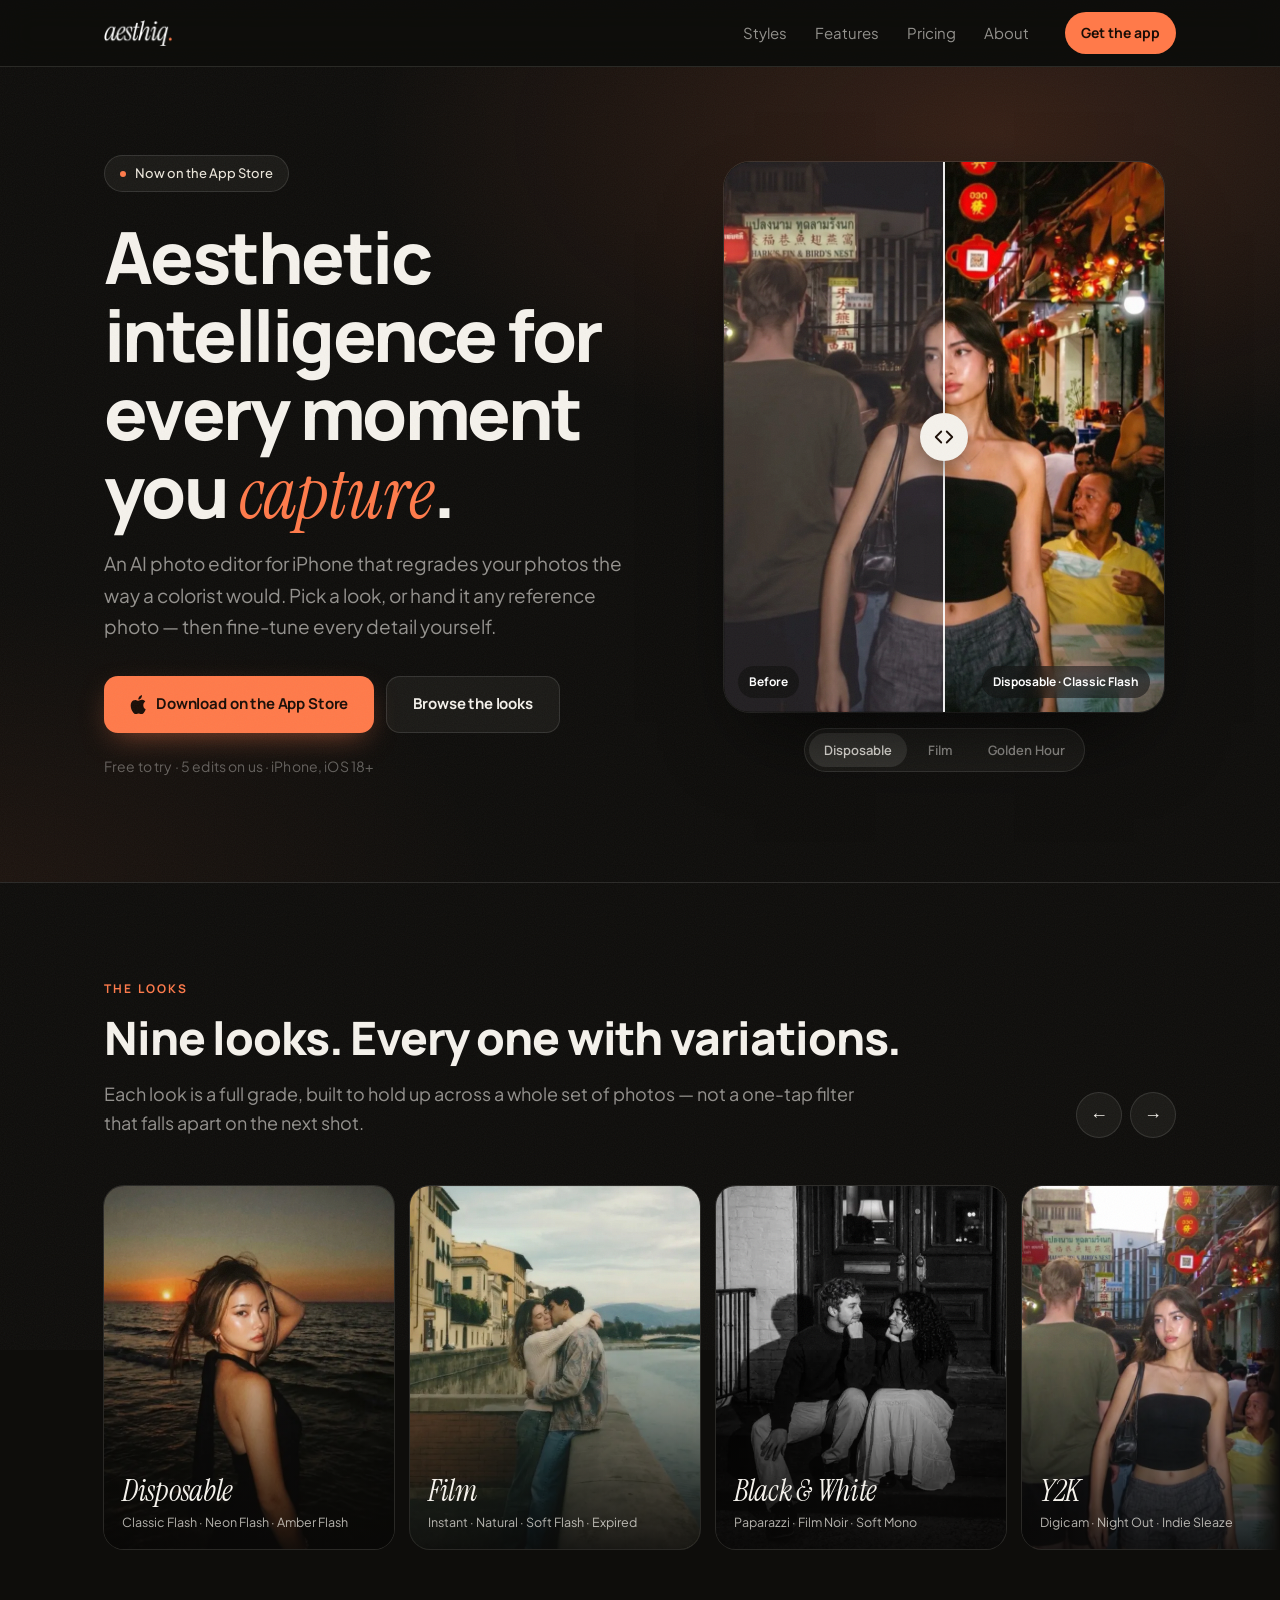
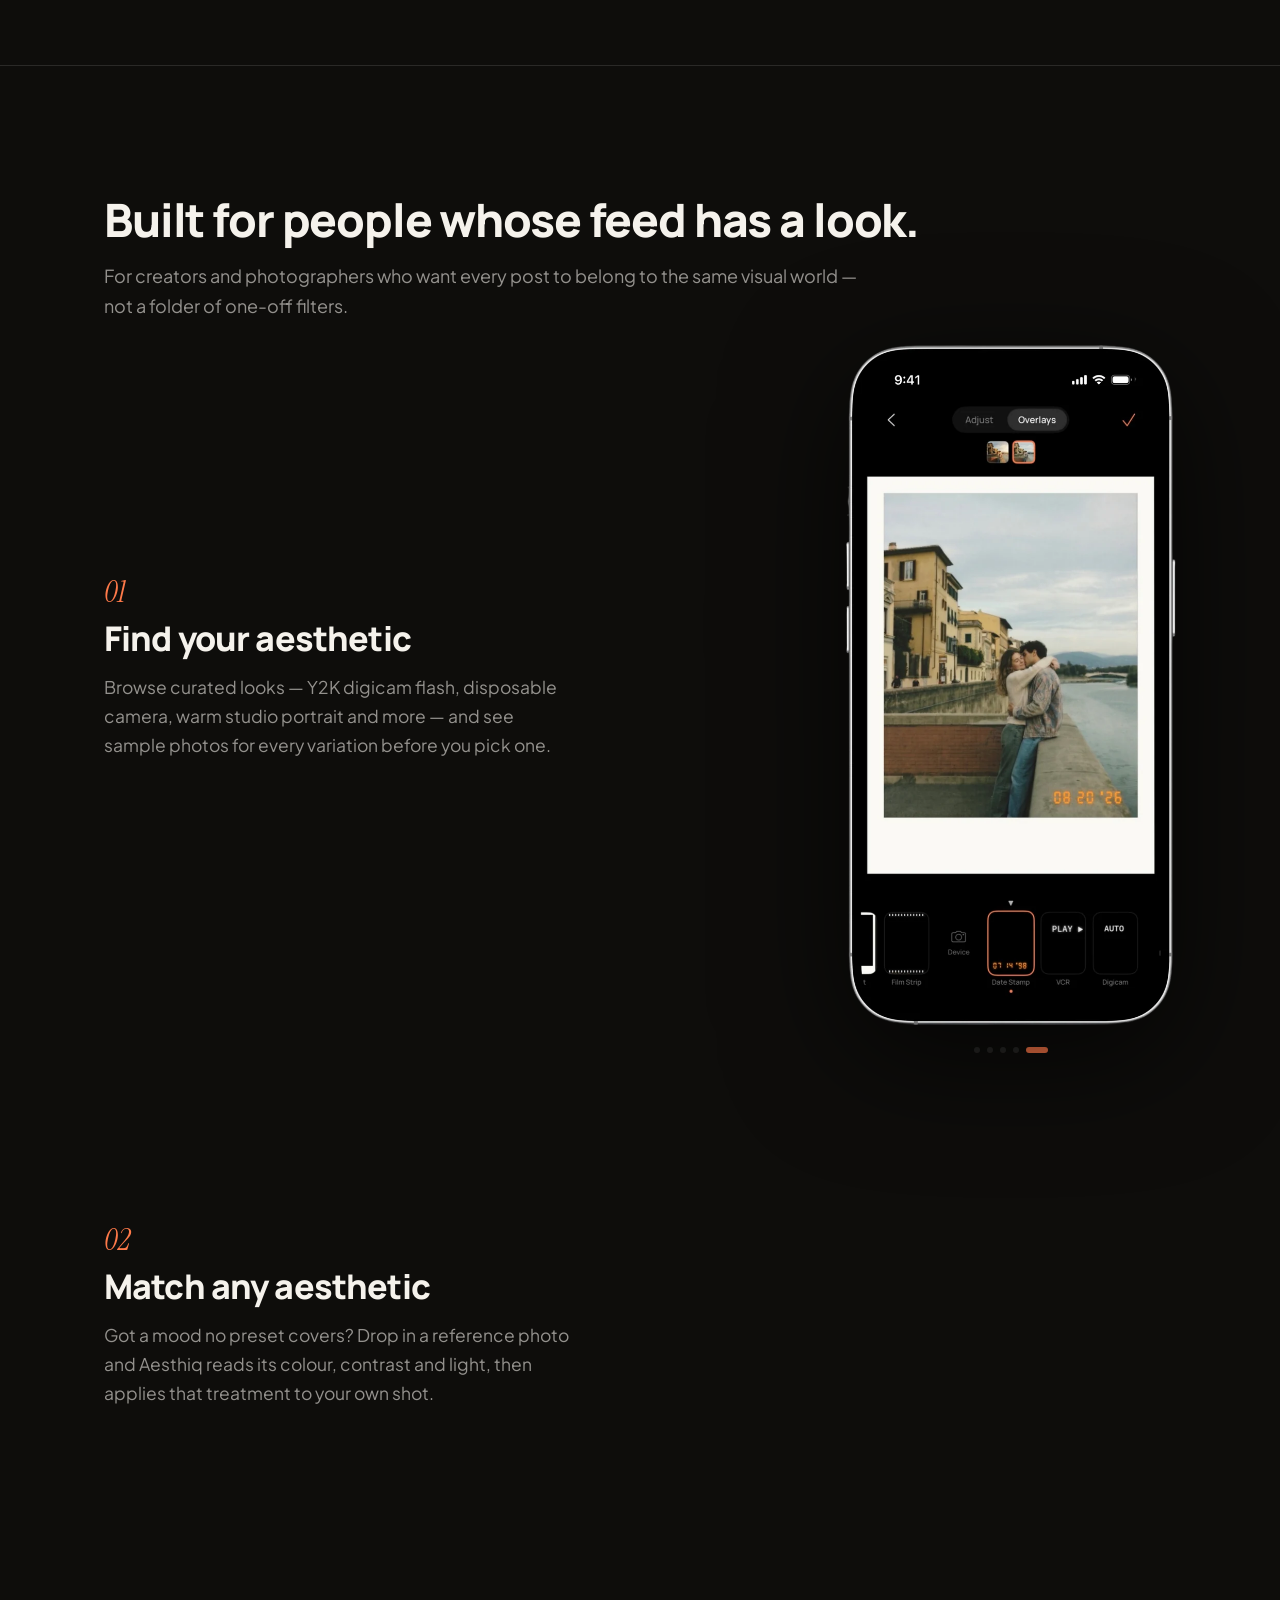
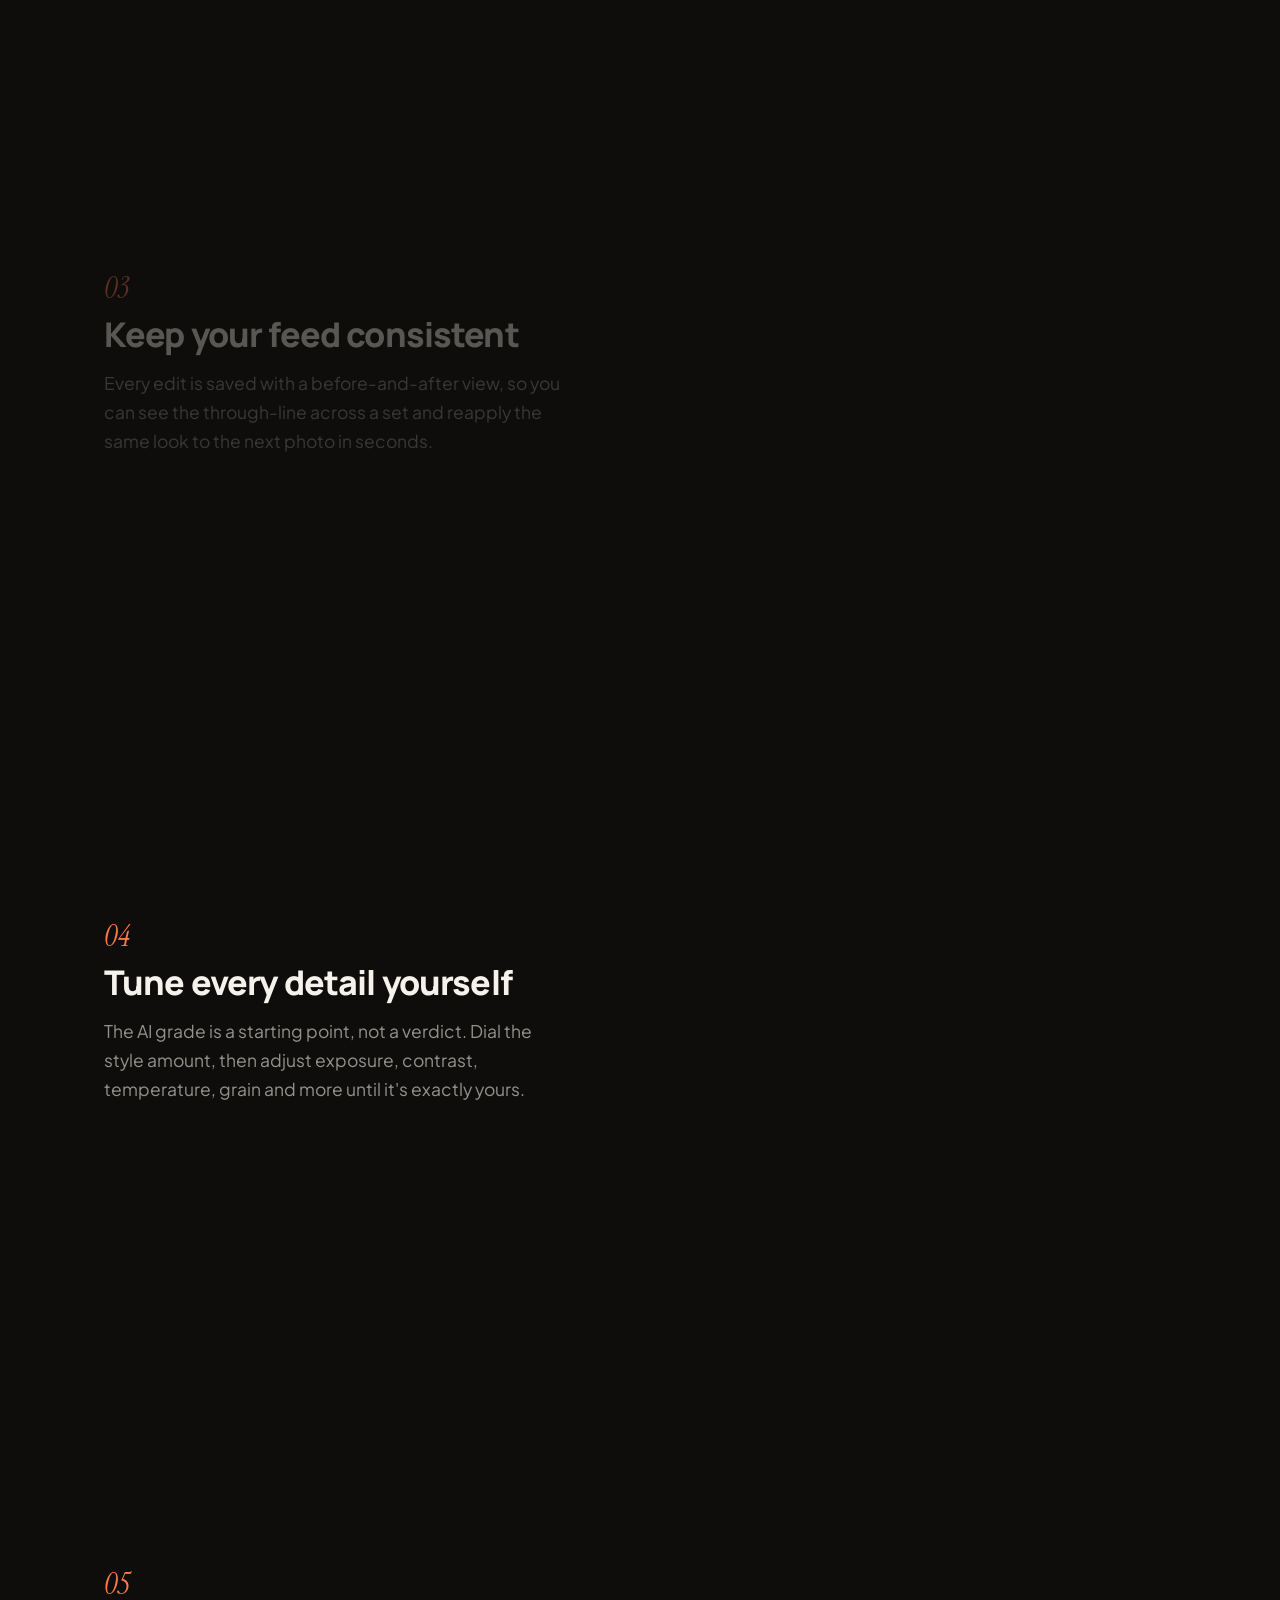
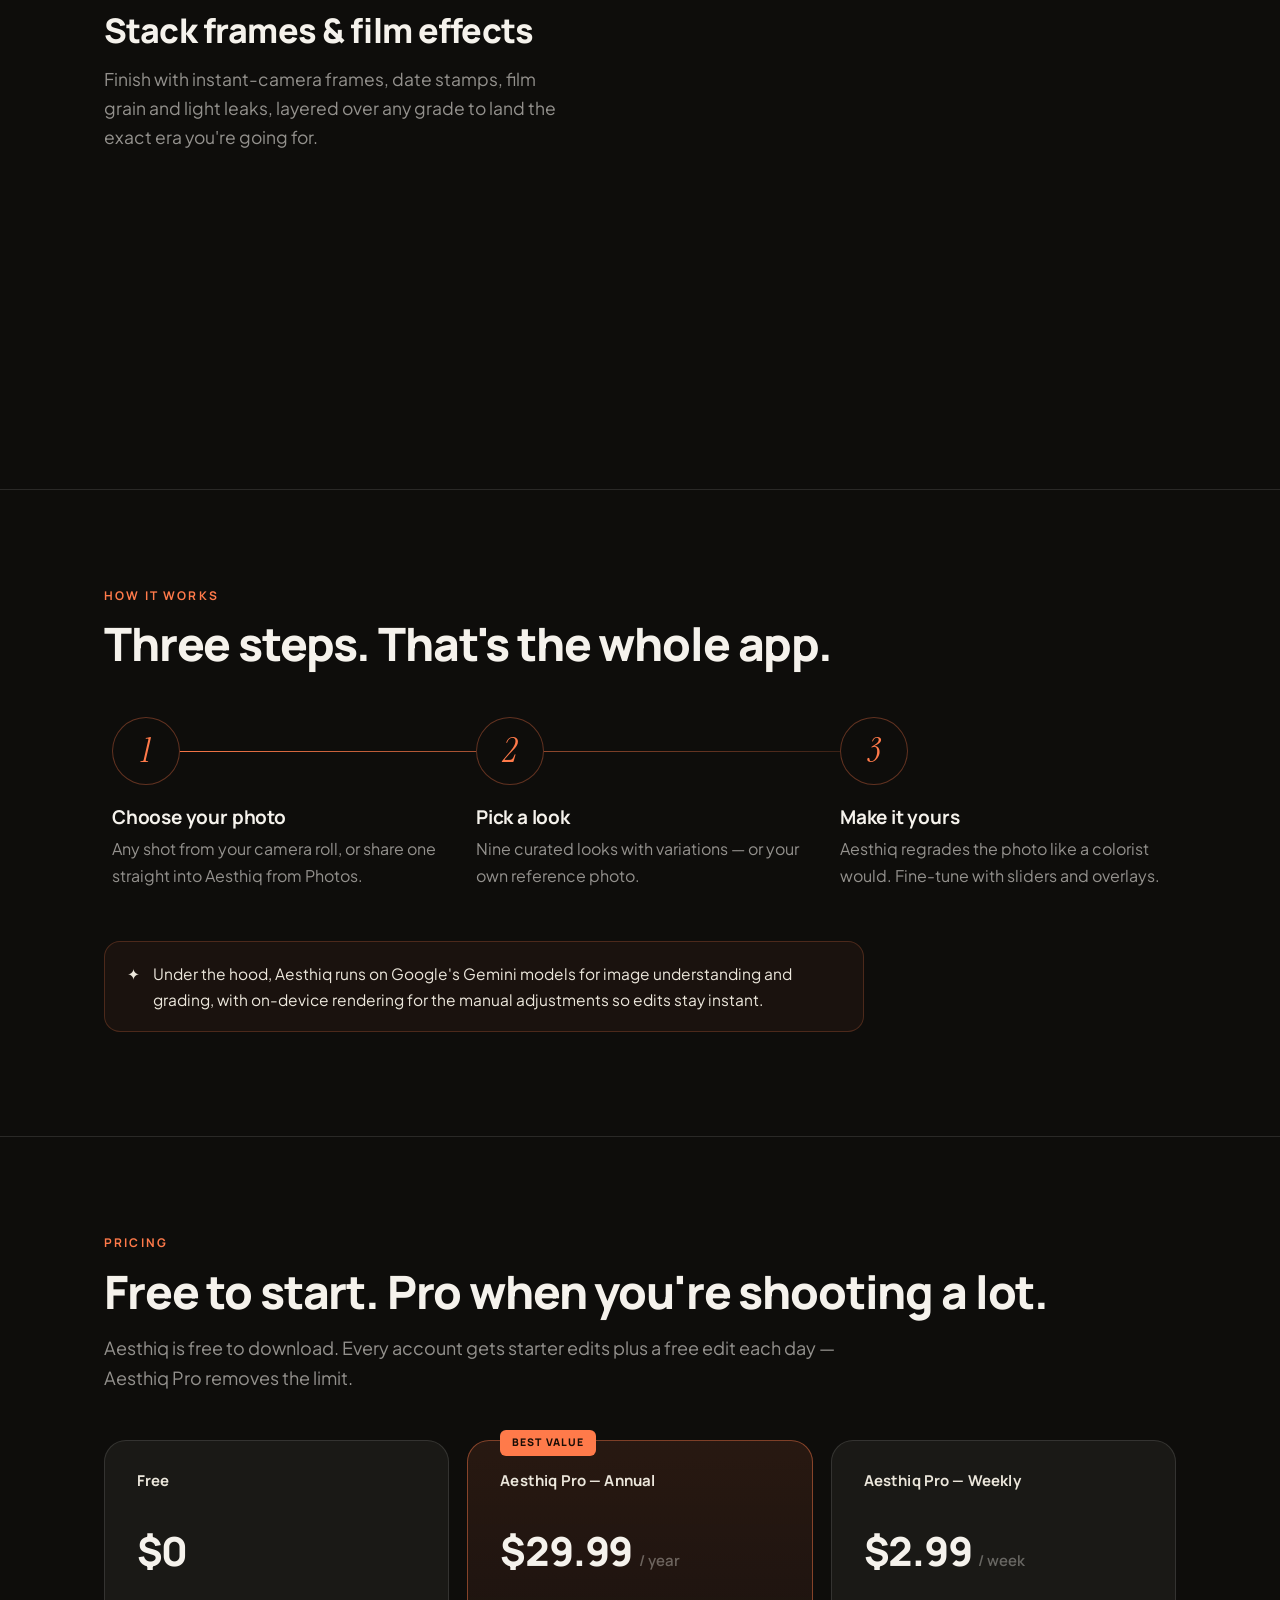
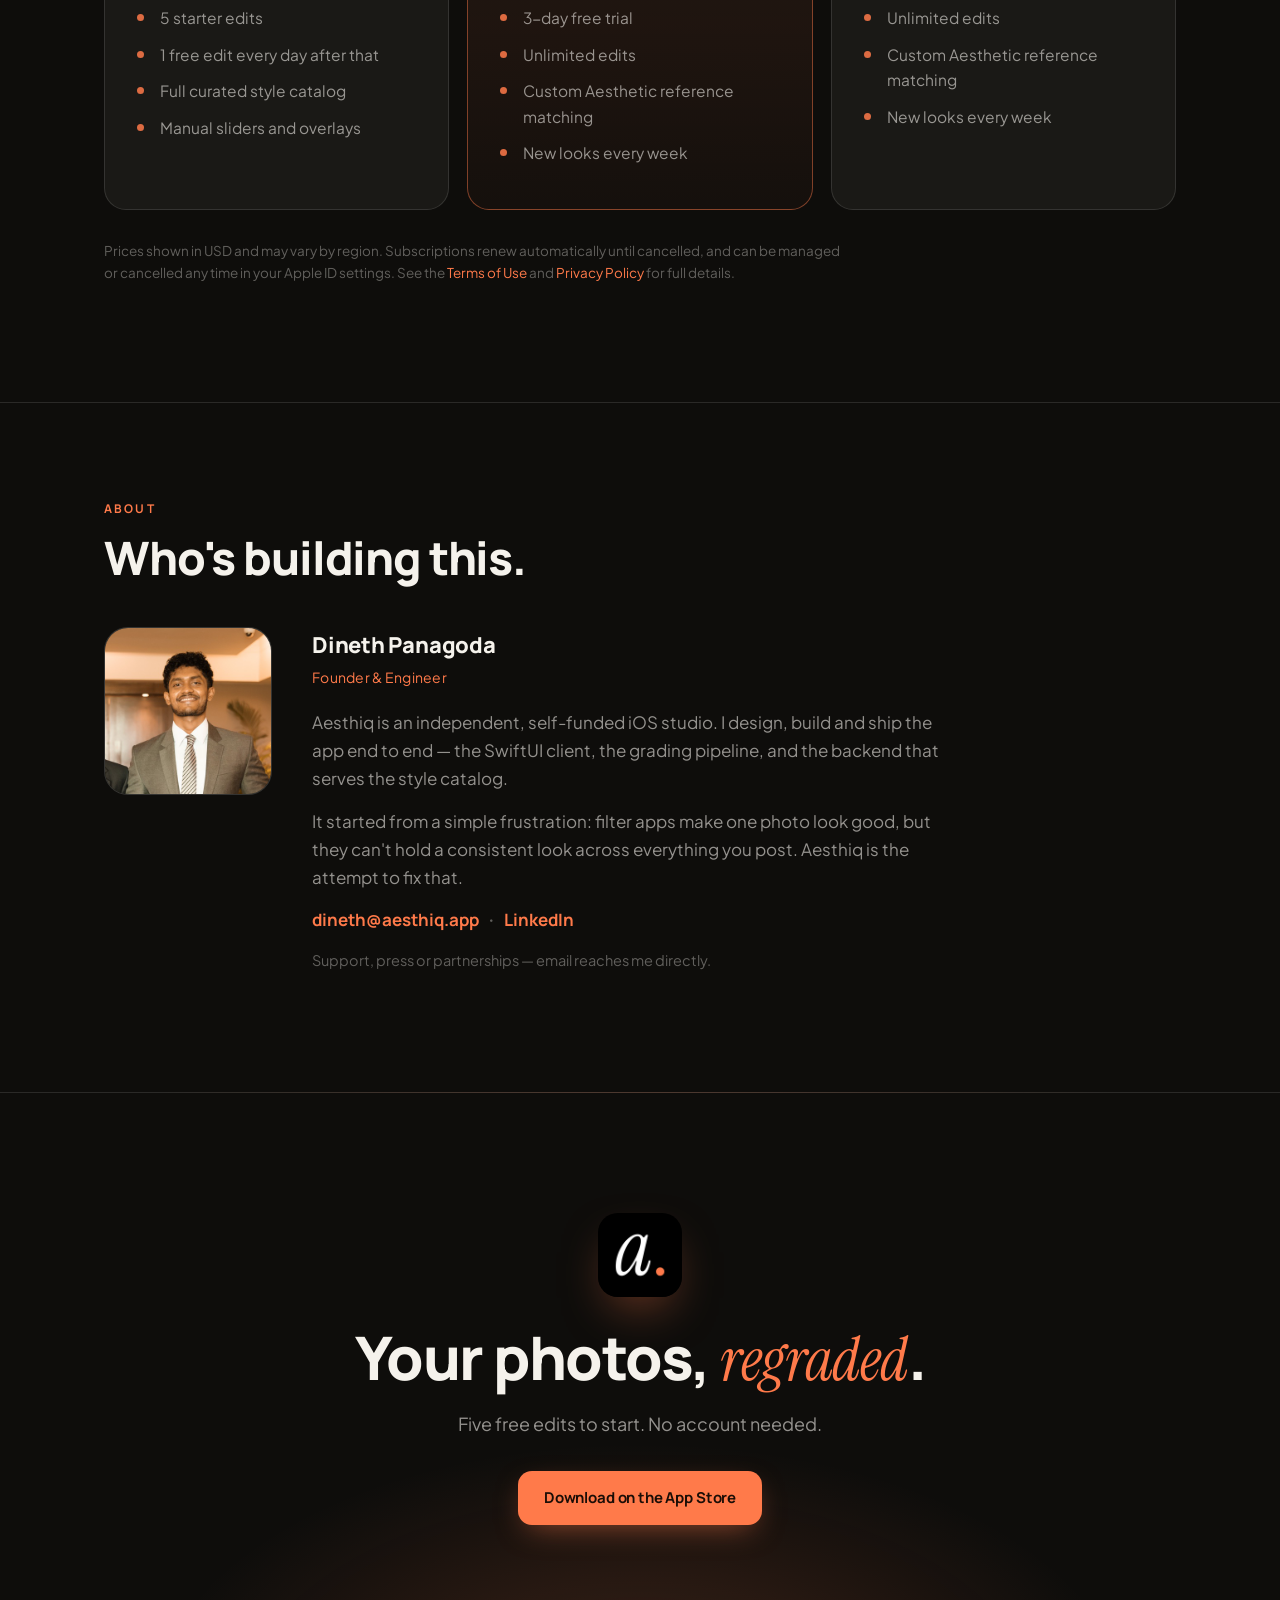
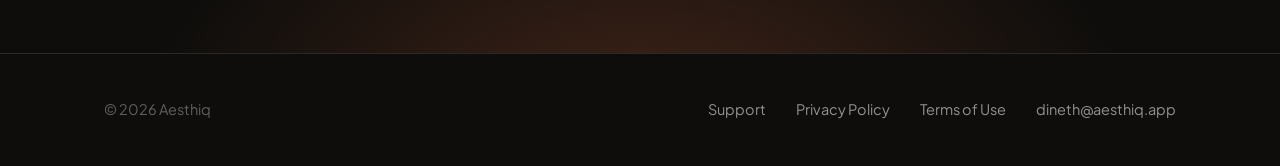
==== commit 6dae1552: "fix: keep the look tabs still when switching before/after photos The compare frame took each photo's" ====
--- a/index.html
+++ b/index.html
@@ -102,9 +102,9 @@
         <span class="compare-tag compare-tag-after" data-compare-label>Disposable · Classic Flash</span>
       </div>
       <figcaption class="compare-tabs" role="group" aria-label="Choose a look">
-        <button type="button" class="is-active" data-pair="disposable" data-label="Disposable · Classic Flash" data-h="1198">Disposable</button>
-        <button type="button" data-pair="film" data-label="Film · Instant" data-h="978">Film</button>
-        <button type="button" data-pair="golden-hour" data-label="Golden Hour · Soft Sun" data-h="1036">Golden Hour</button>
+        <button type="button" class="is-active" data-pair="disposable" data-label="Disposable · Classic Flash">Disposable</button>
+        <button type="button" data-pair="film" data-label="Film · Instant">Film</button>
+        <button type="button" data-pair="golden-hour" data-label="Golden Hour · Soft Sun">Golden Hour</button>
       </figcaption>
     </figure>
   </div>
--- a/style.css
+++ b/style.css
@@ -117,10 +117,11 @@
 /* ---------- before / after compare ---------- */
 .compare{margin:0;justify-self:center;width:100%;max-width:440px;--d:.2s}
 .compare-frame{
-  --pos:50%;position:relative;aspect-ratio:900/1198;border-radius:26px;overflow:hidden;
+  /* Fixed shape so the look tabs below never move; photos fill it with cover,
+     and each before/after pair shares dimensions, so the halves stay aligned. */
+  --pos:50%;position:relative;aspect-ratio:4/5;border-radius:26px;overflow:hidden;
   background:var(--ink-lift);touch-action:pan-y;user-select:none;-webkit-user-select:none;cursor:ew-resize;
   box-shadow:0 40px 80px -30px rgba(0,0,0,.85),0 0 0 1px var(--line);
-  transition:aspect-ratio .5s var(--ease);
 }
 .compare-frame img{position:absolute;inset:0;width:100%;height:100%;object-fit:cover;pointer-events:none;transition:opacity .45s var(--ease)}
 .compare-before{clip-path:inset(0 calc(100% - var(--pos)) 0 0)}
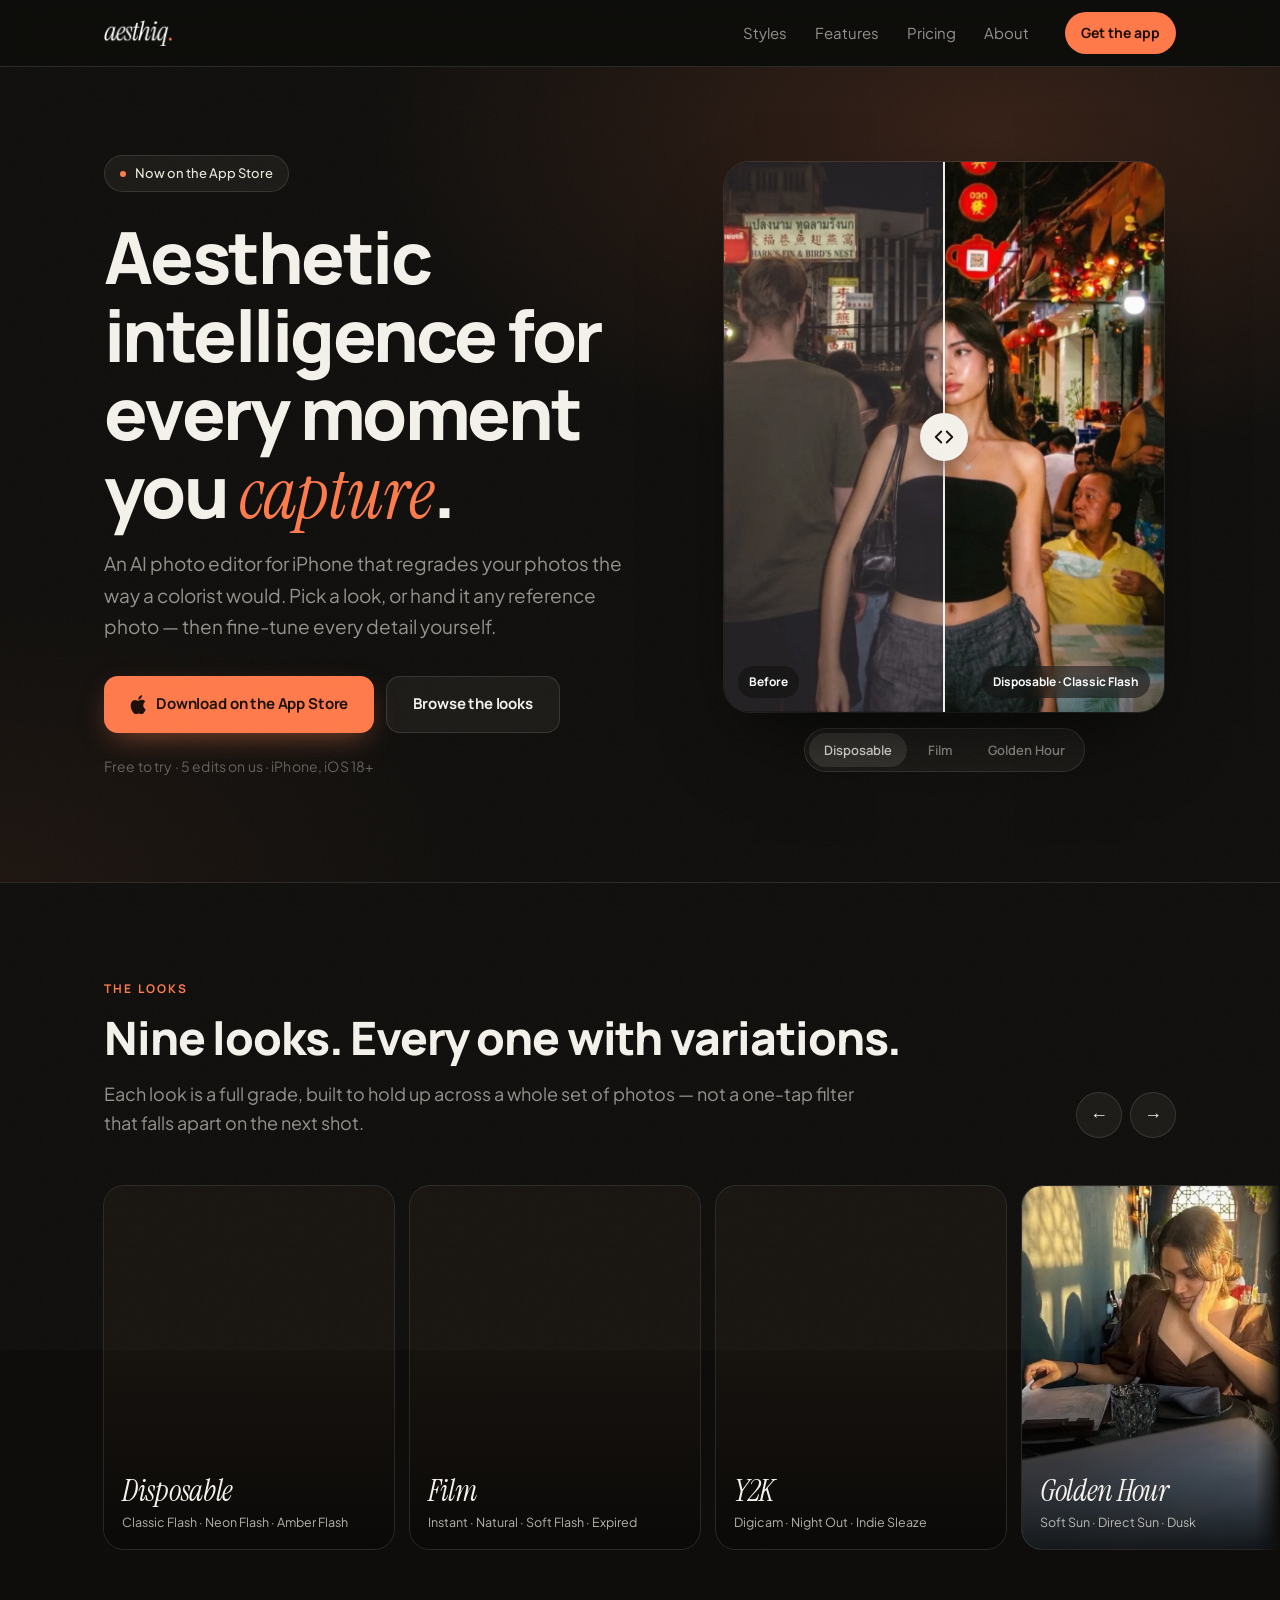
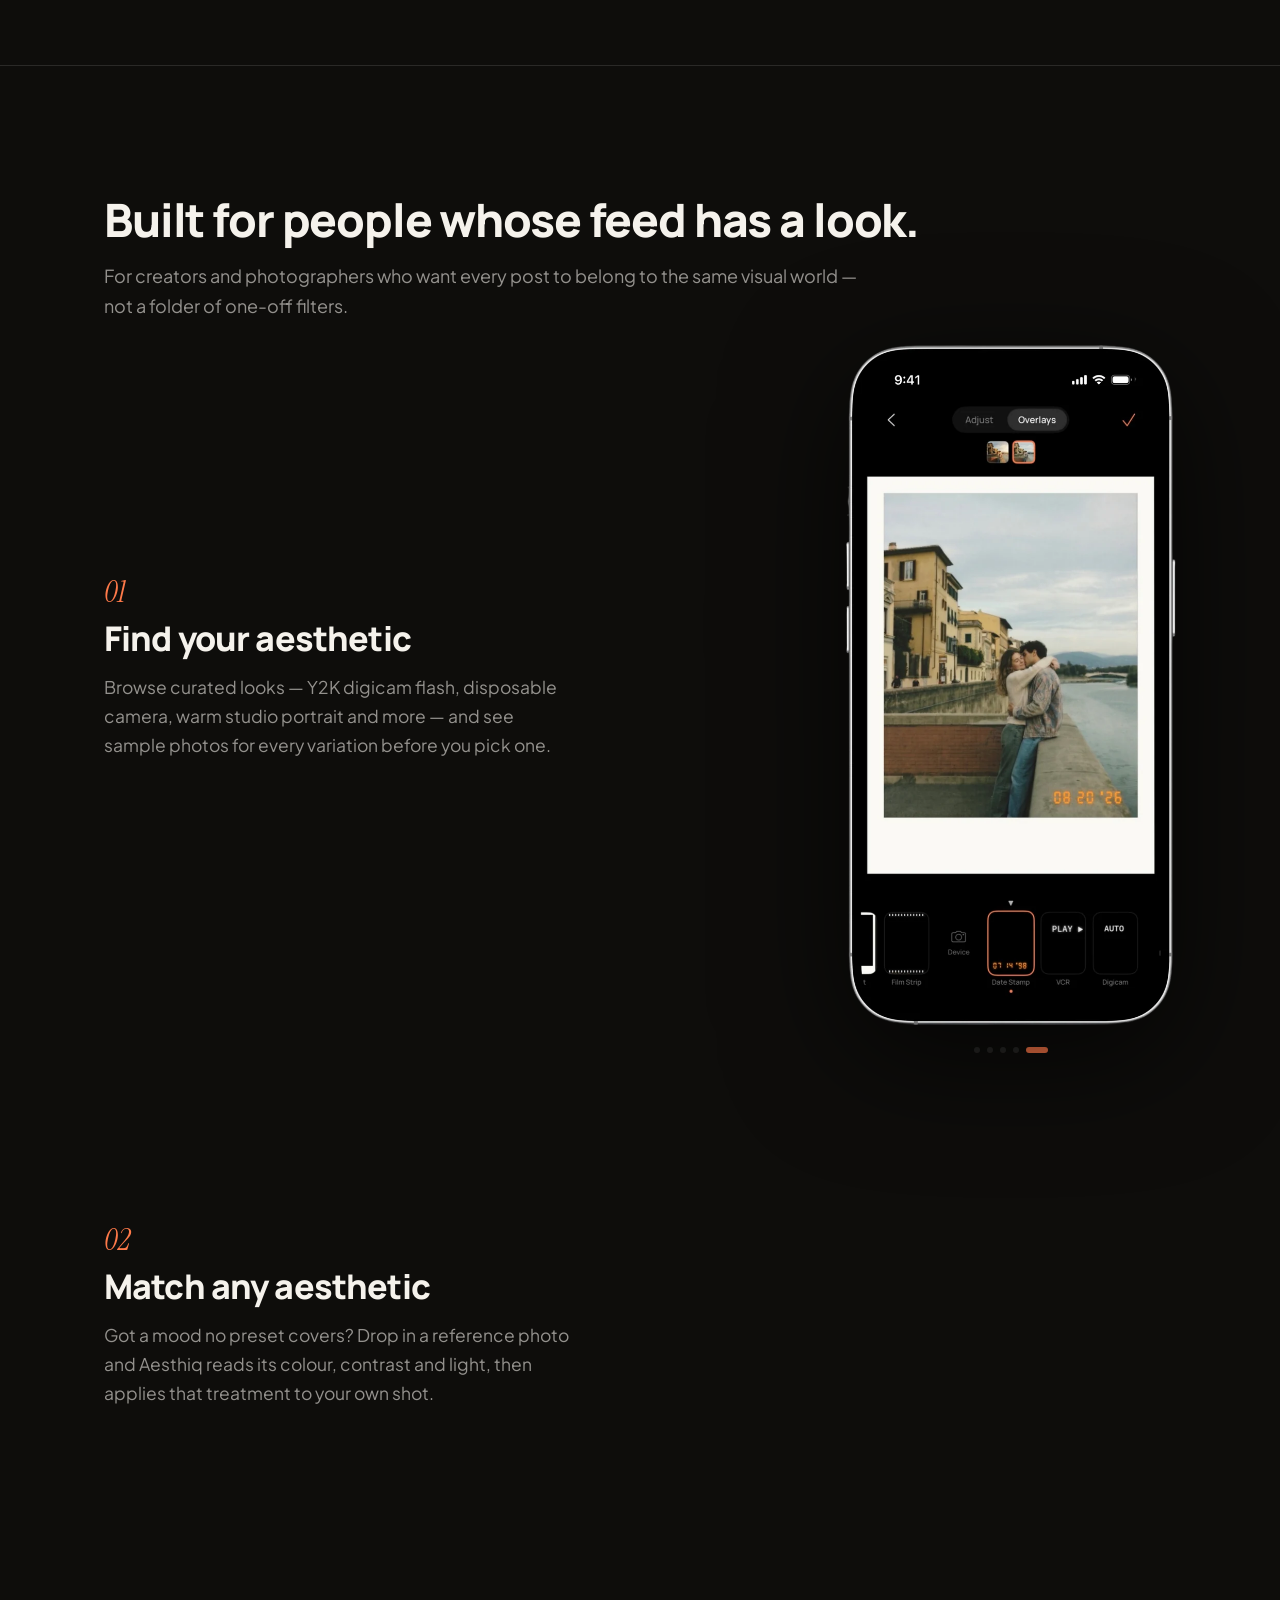
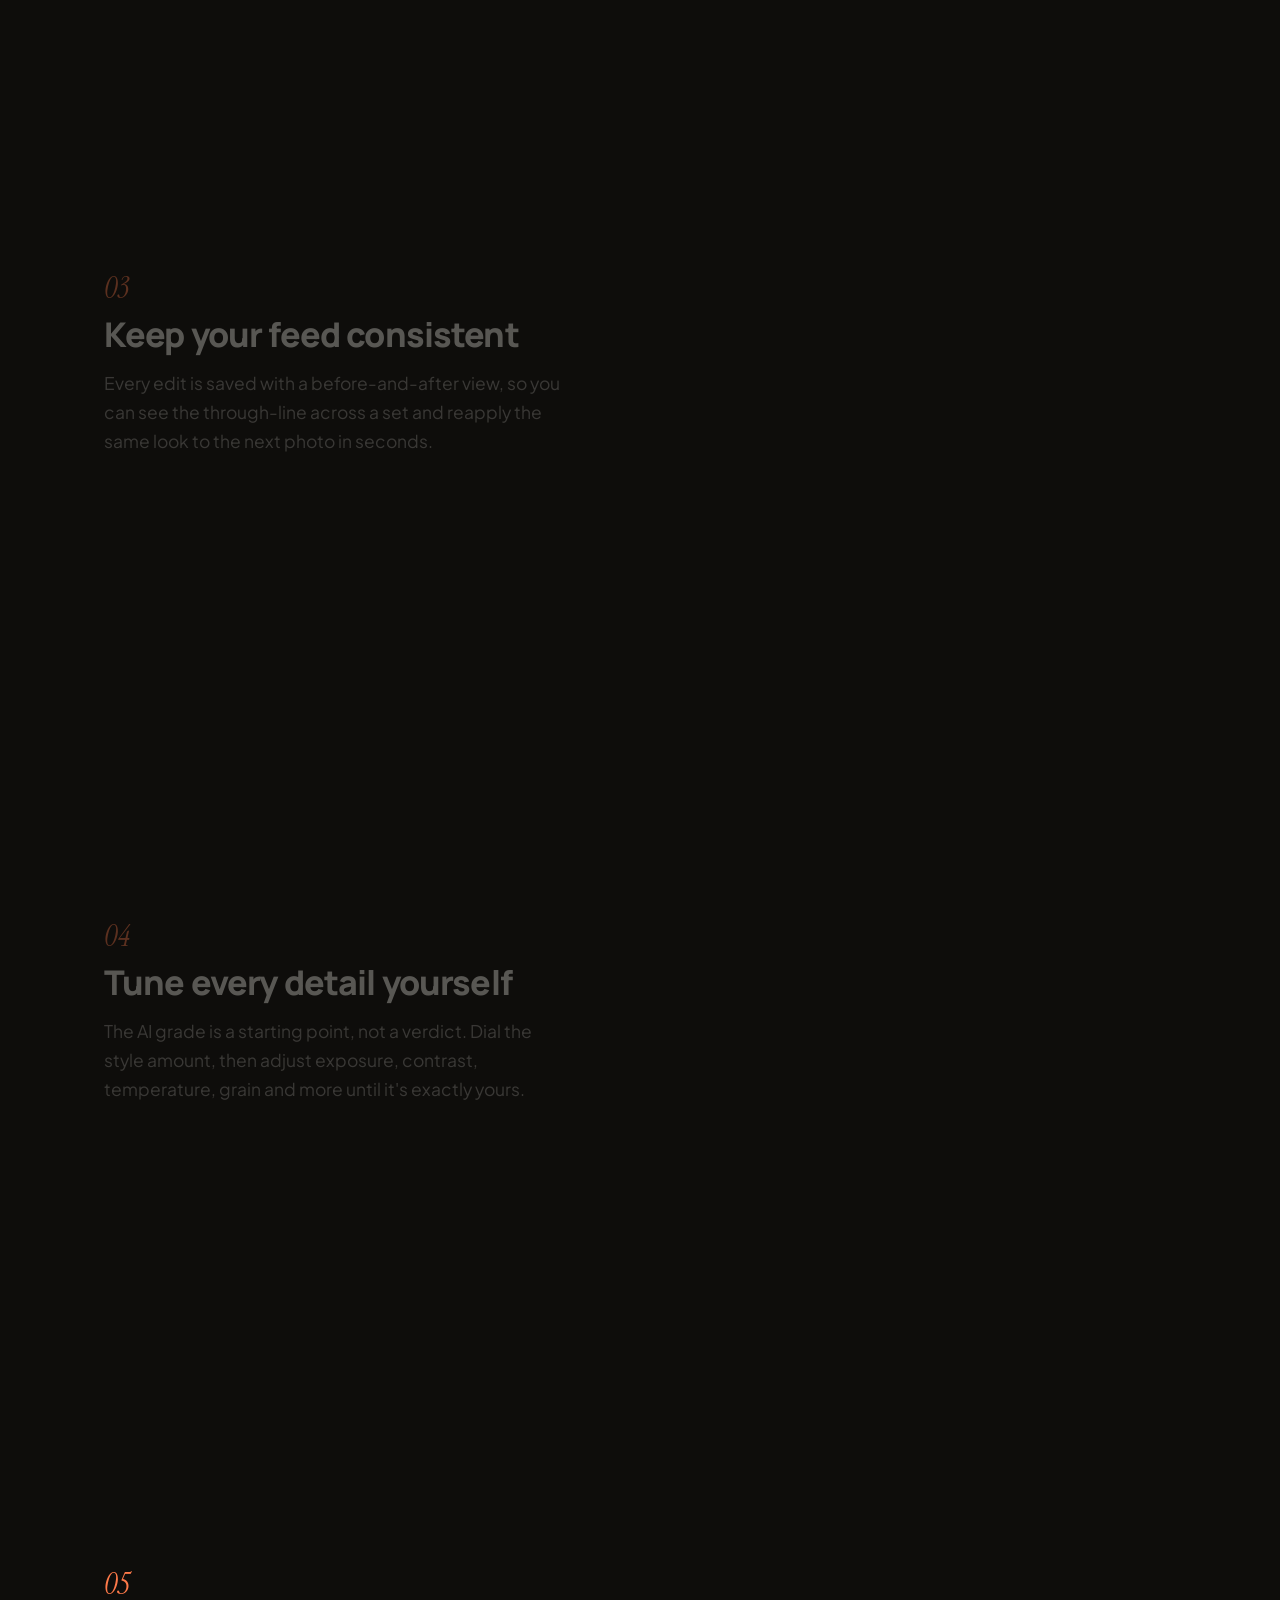
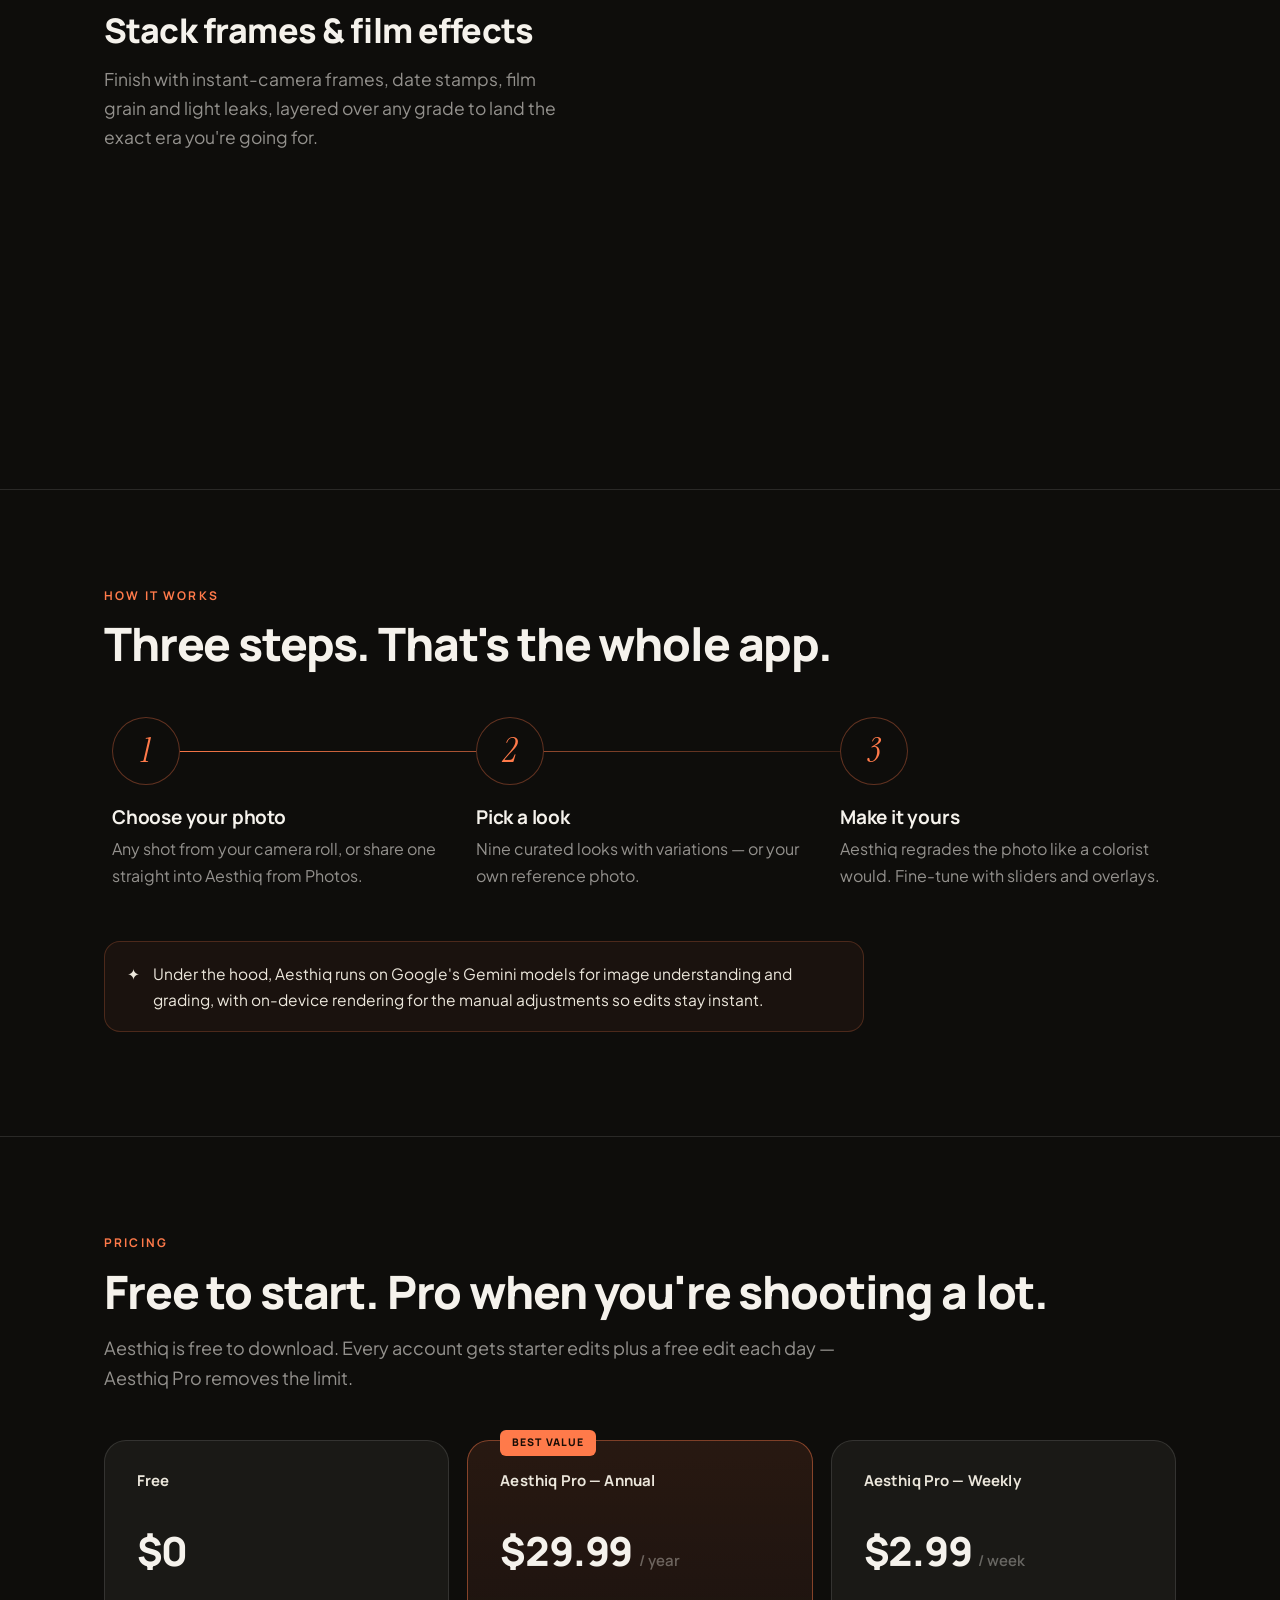
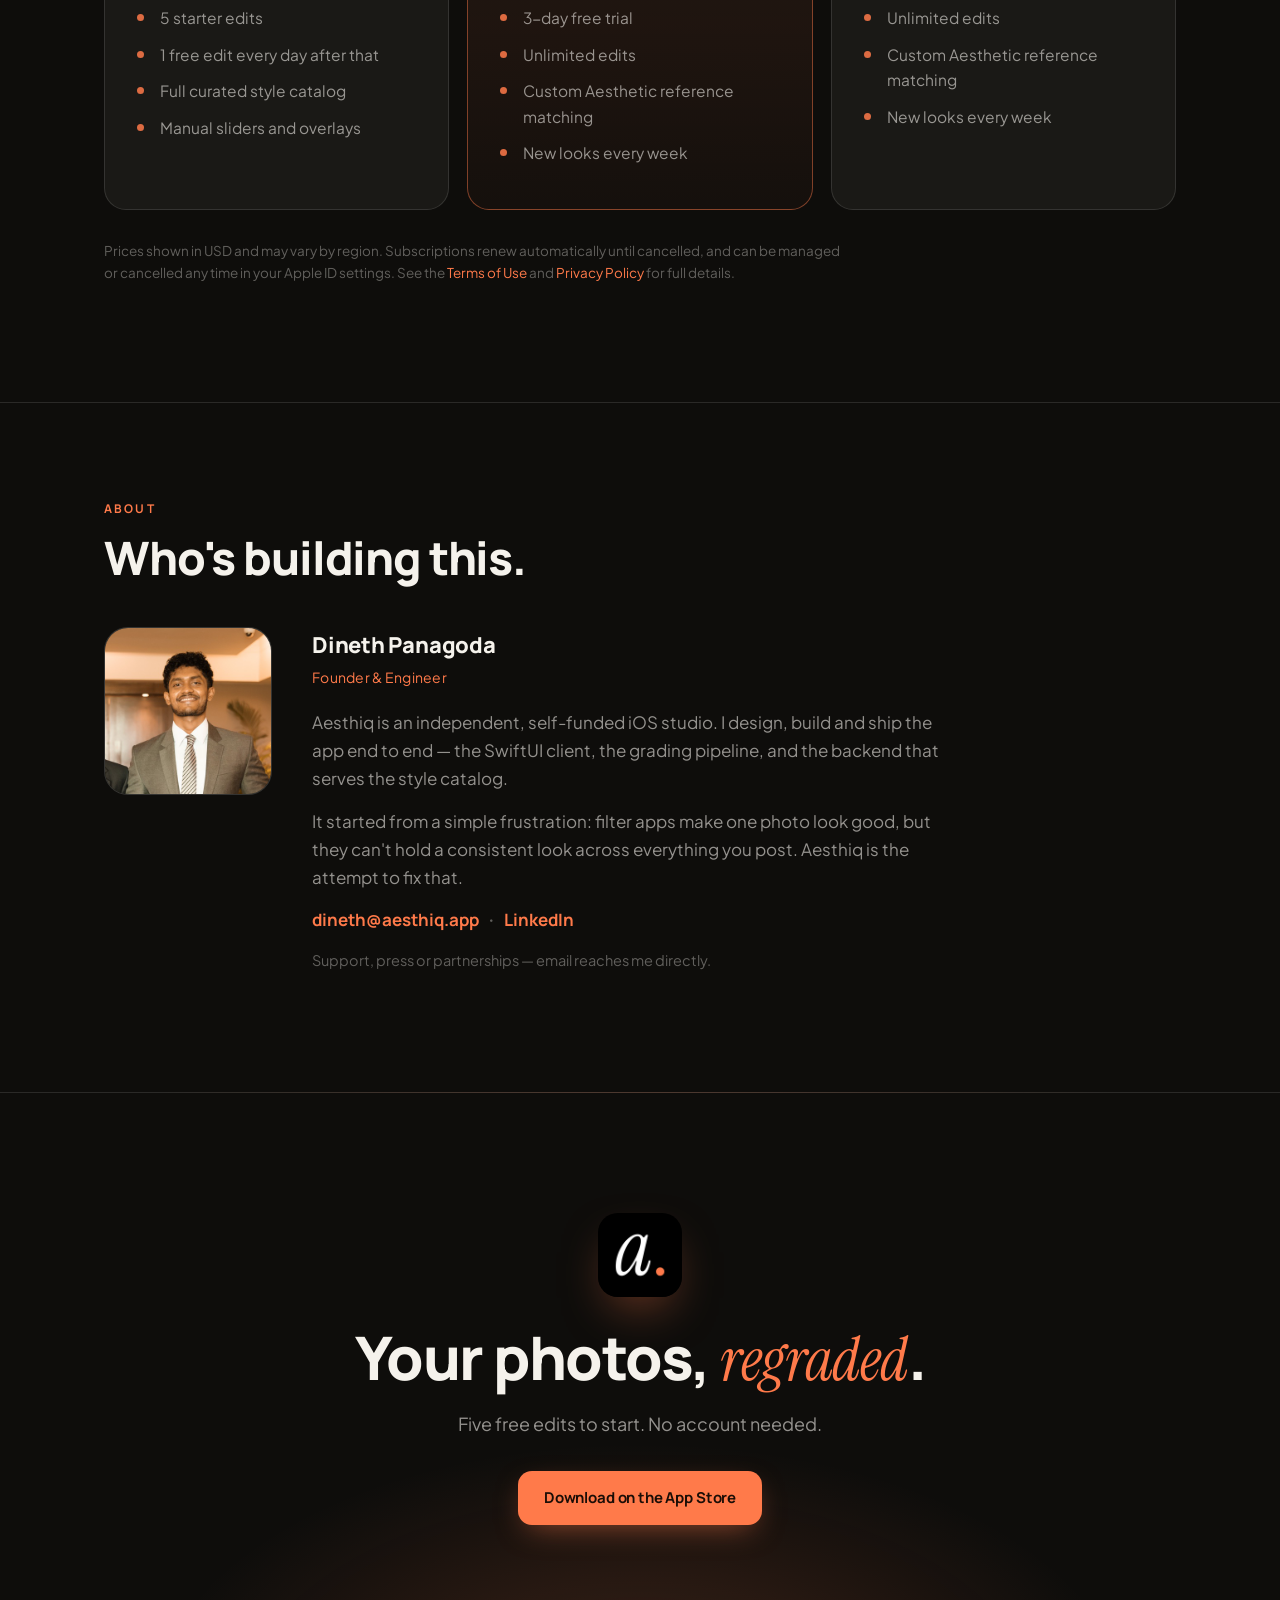
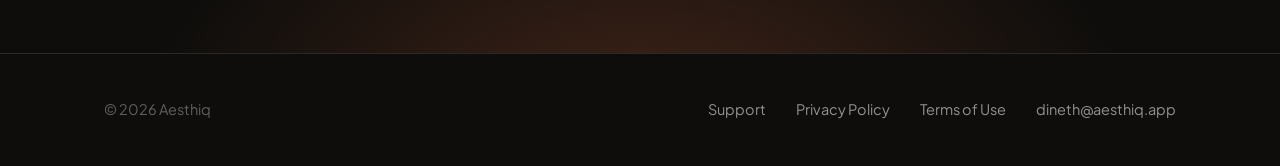
==== commit a2c53309: "feat: show five looks and tease the rest with an App Store card The looks row now shows the five mos" ====
--- a/index.html
+++ b/index.html
@@ -138,33 +138,30 @@
       <div class="style-info"><h3>Film</h3><p>Instant · Natural · Soft Flash · Expired</p></div>
     </article>
     <article class="style-card" data-reveal>
-      <img loading="lazy" decoding="async" src="img/styles/bw-paparazzi.webp" width="640" height="667" alt="Sample photo in Aesthiq's Black &amp; White look">
-      <div class="style-info"><h3>Black &amp; White</h3><p>Paparazzi · Film Noir · Soft Mono</p></div>
-    </article>
-    <article class="style-card" data-reveal>
       <img loading="lazy" decoding="async" src="img/styles/y2k-digicam-default.webp" width="640" height="797" alt="Sample photo in Aesthiq's Y2K look">
       <div class="style-info"><h3>Y2K</h3><p>Digicam · Night Out · Indie Sleaze</p></div>
     </article>
     <article class="style-card" data-reveal>
-      <img loading="lazy" decoding="async" src="img/styles/dream-bloom-default.webp" width="640" height="690" alt="Sample photo in Aesthiq's Dream Bloom look">
-      <div class="style-info"><h3>Dream Bloom</h3><p>Soft Mist · Angel Glow · Pastel Haze</p></div>
+      <img loading="lazy" decoding="async" src="img/styles/golden-hour-default.webp" width="640" height="555" alt="Sample photo in Aesthiq's Golden Hour look">
+      <div class="style-info"><h3>Golden Hour</h3><p>Soft Sun · Direct Sun · Dusk</p></div>
     </article>
     <article class="style-card" data-reveal>
       <img loading="lazy" decoding="async" src="img/styles/cinematic-movie-still.webp" width="640" height="762" alt="Sample photo in Aesthiq's Cinematic look">
       <div class="style-info"><h3>Cinematic</h3><p>Movie Still · Neon · Cold Steel</p></div>
     </article>
-    <article class="style-card" data-reveal>
-      <img loading="lazy" decoding="async" src="img/styles/golden-hour-default.webp" width="640" height="555" alt="Sample photo in Aesthiq's Golden Hour look">
-      <div class="style-info"><h3>Golden Hour</h3><p>Soft Sun · Direct Sun · Dusk</p></div>
-    </article>
-    <article class="style-card" data-reveal>
-      <img loading="lazy" decoding="async" src="img/styles/studio-portrait-default.webp" width="640" height="894" alt="Sample photo in Aesthiq's Studio Portrait look">
-      <div class="style-info"><h3>Studio Portrait</h3><p>Bold Backdrop · Color Gels · Soft Editorial</p></div>
-    </article>
-    <article class="style-card" data-reveal>
-      <img loading="lazy" decoding="async" src="img/styles/motion-blur-default.webp" width="640" height="709" alt="Sample photo in Aesthiq's Motion Blur look">
-      <div class="style-info"><h3>Motion Blur</h3><p>Ghost Blur · Vertical Blur · Zoom Blur</p></div>
-    </article>
+    <a class="style-card style-more" href="https://apps.apple.com/app/id6777310894" data-download="styles_more" data-reveal>
+      <div class="more-grid" aria-hidden="true">
+        <img loading="lazy" decoding="async" src="img/styles/bw-paparazzi.webp" alt="">
+        <img loading="lazy" decoding="async" src="img/styles/dream-bloom-default.webp" alt="">
+        <img loading="lazy" decoding="async" src="img/styles/studio-portrait-default.webp" alt="">
+        <img loading="lazy" decoding="async" src="img/styles/motion-blur-default.webp" alt="">
+      </div>
+      <div class="more-info">
+        <span class="more-count">+4 more looks</span>
+        <p>Black &amp; White, Dream Bloom, Studio Portrait, Motion Blur — and new ones as they drop.</p>
+        <span class="more-btn">See them all in the app <span aria-hidden="true">→</span></span>
+      </div>
+    </a>
   </div>
 </section>
 
--- a/style.css
+++ b/style.css
@@ -182,6 +182,20 @@
 .style-info p{margin:6px 0 0;font-size:12.5px;color:rgba(245,242,236,.72)}
 .style-row .style-card:nth-child(2){--d:.06s}.style-row .style-card:nth-child(3){--d:.12s}
 .style-row .style-card:nth-child(4){--d:.18s}.style-row .style-card:nth-child(5){--d:.24s}
+/* Last card in the row: the looks not shown, blurred, leading to the App Store. */
+.style-more{display:block;color:var(--paper);box-shadow:0 0 0 1px rgba(255,122,74,.35)}
+.style-more:hover{text-decoration:none;box-shadow:0 0 0 1px rgba(255,122,74,.7)}
+.style-more::after{height:100%;background:linear-gradient(180deg,rgba(9,8,7,.05) 0%,rgba(9,8,7,.25) 40%,rgba(9,8,7,.9) 100%)}
+.more-grid{position:absolute;inset:-12px;display:grid;grid-template-columns:1fr 1fr;grid-template-rows:1fr 1fr;gap:4px;filter:blur(7px) saturate(1.2) brightness(1.1);transform:scale(1.06);transition:filter .6s var(--ease),transform .9s var(--ease)}
+.more-grid img{width:100%;height:100%;object-fit:cover}
+.style-more:hover .more-grid{filter:blur(6px) saturate(1.2);transform:scale(1.1)}
+.style-more:hover img{transform:none}
+.more-info{position:absolute;inset:auto 18px 18px;z-index:1;display:flex;flex-direction:column;align-items:flex-start}
+.more-count{font-family:var(--serif);font-style:italic;font-size:34px;line-height:1}
+.more-info p{margin:8px 0 16px;font-size:13px;color:rgba(245,242,236,.75);line-height:1.5}
+.more-btn{display:inline-flex;gap:8px;align-items:center;padding:10px 15px;border-radius:12px;background:var(--coral);color:var(--coral-ink);font:700 13.5px var(--head);transition:transform .25s var(--ease)}
+.style-more:hover .more-btn{transform:translateX(3px)}
+.style-row .style-card:nth-child(6){--d:.3s}
 @media(max-width:720px){.row-arrows{display:none}.style-row{grid-auto-columns:68vw}}
 
 /* ---------- features (sticky phone) ---------- */
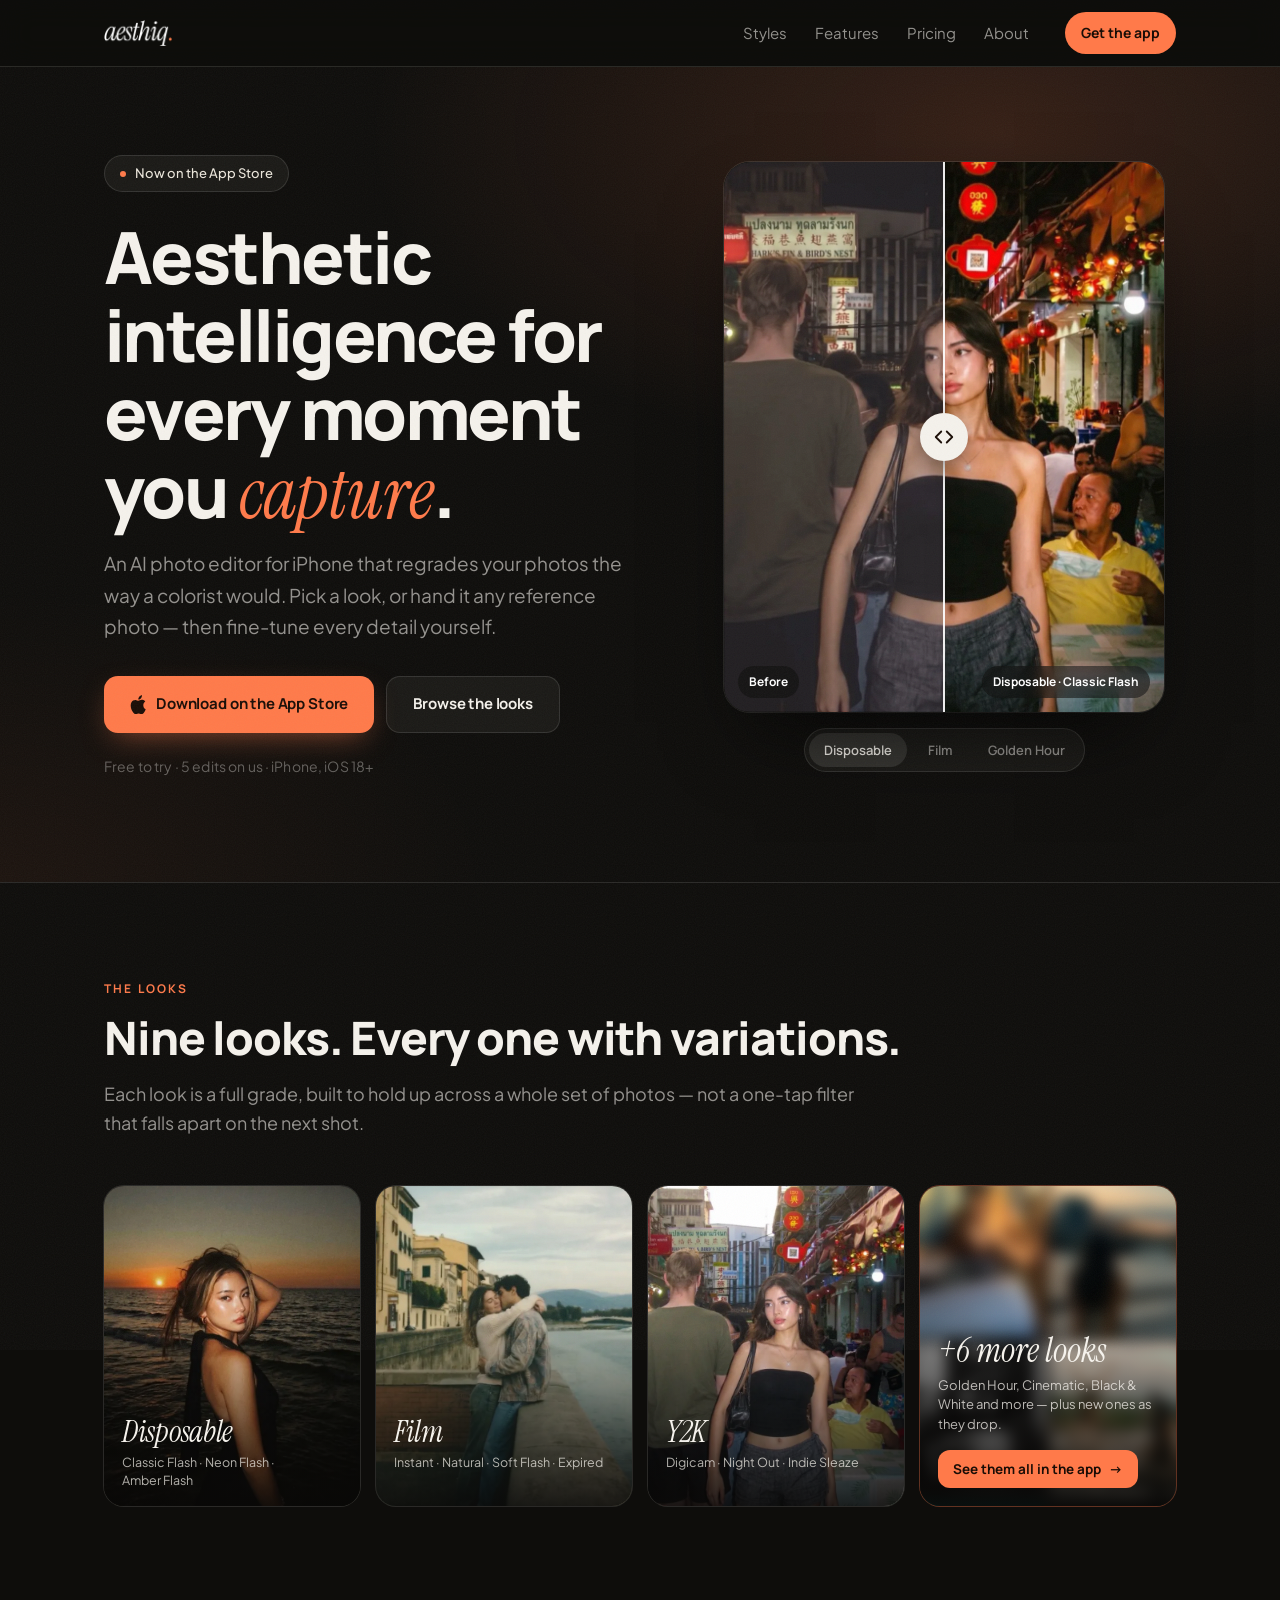
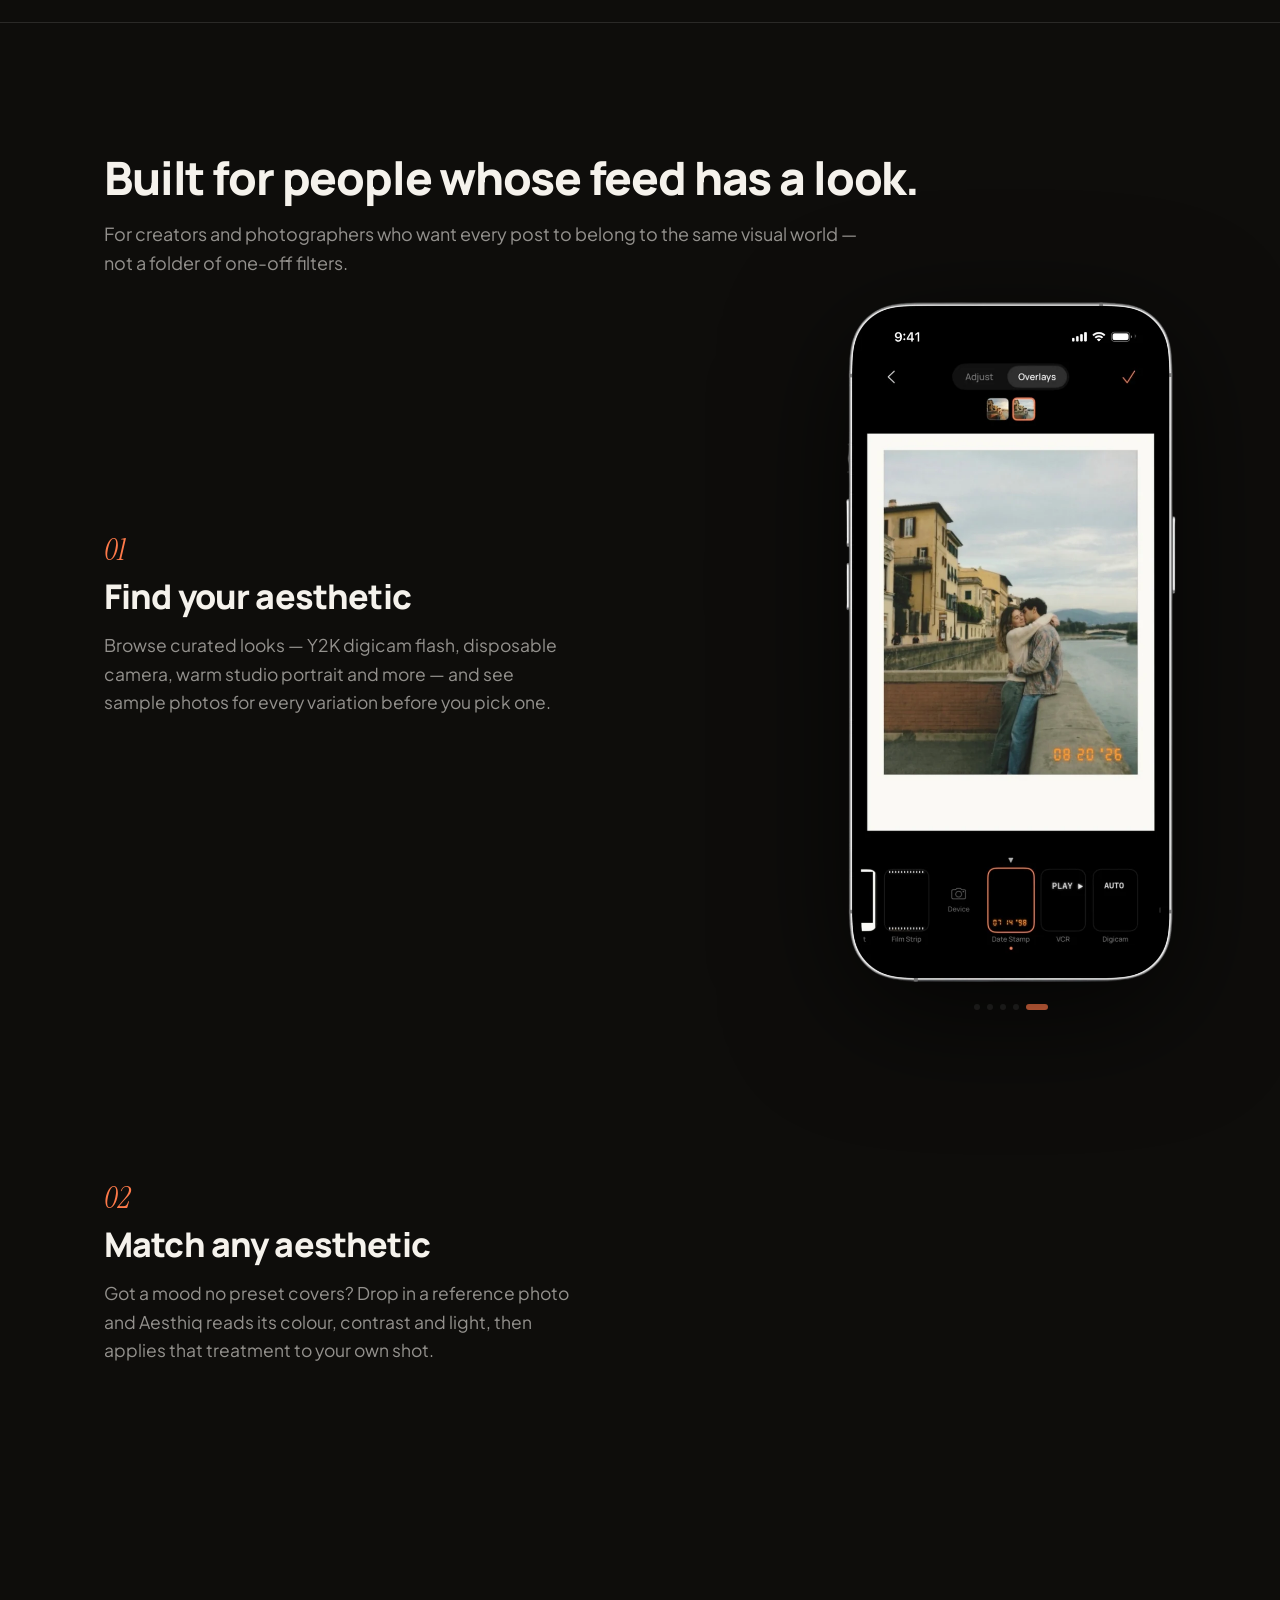
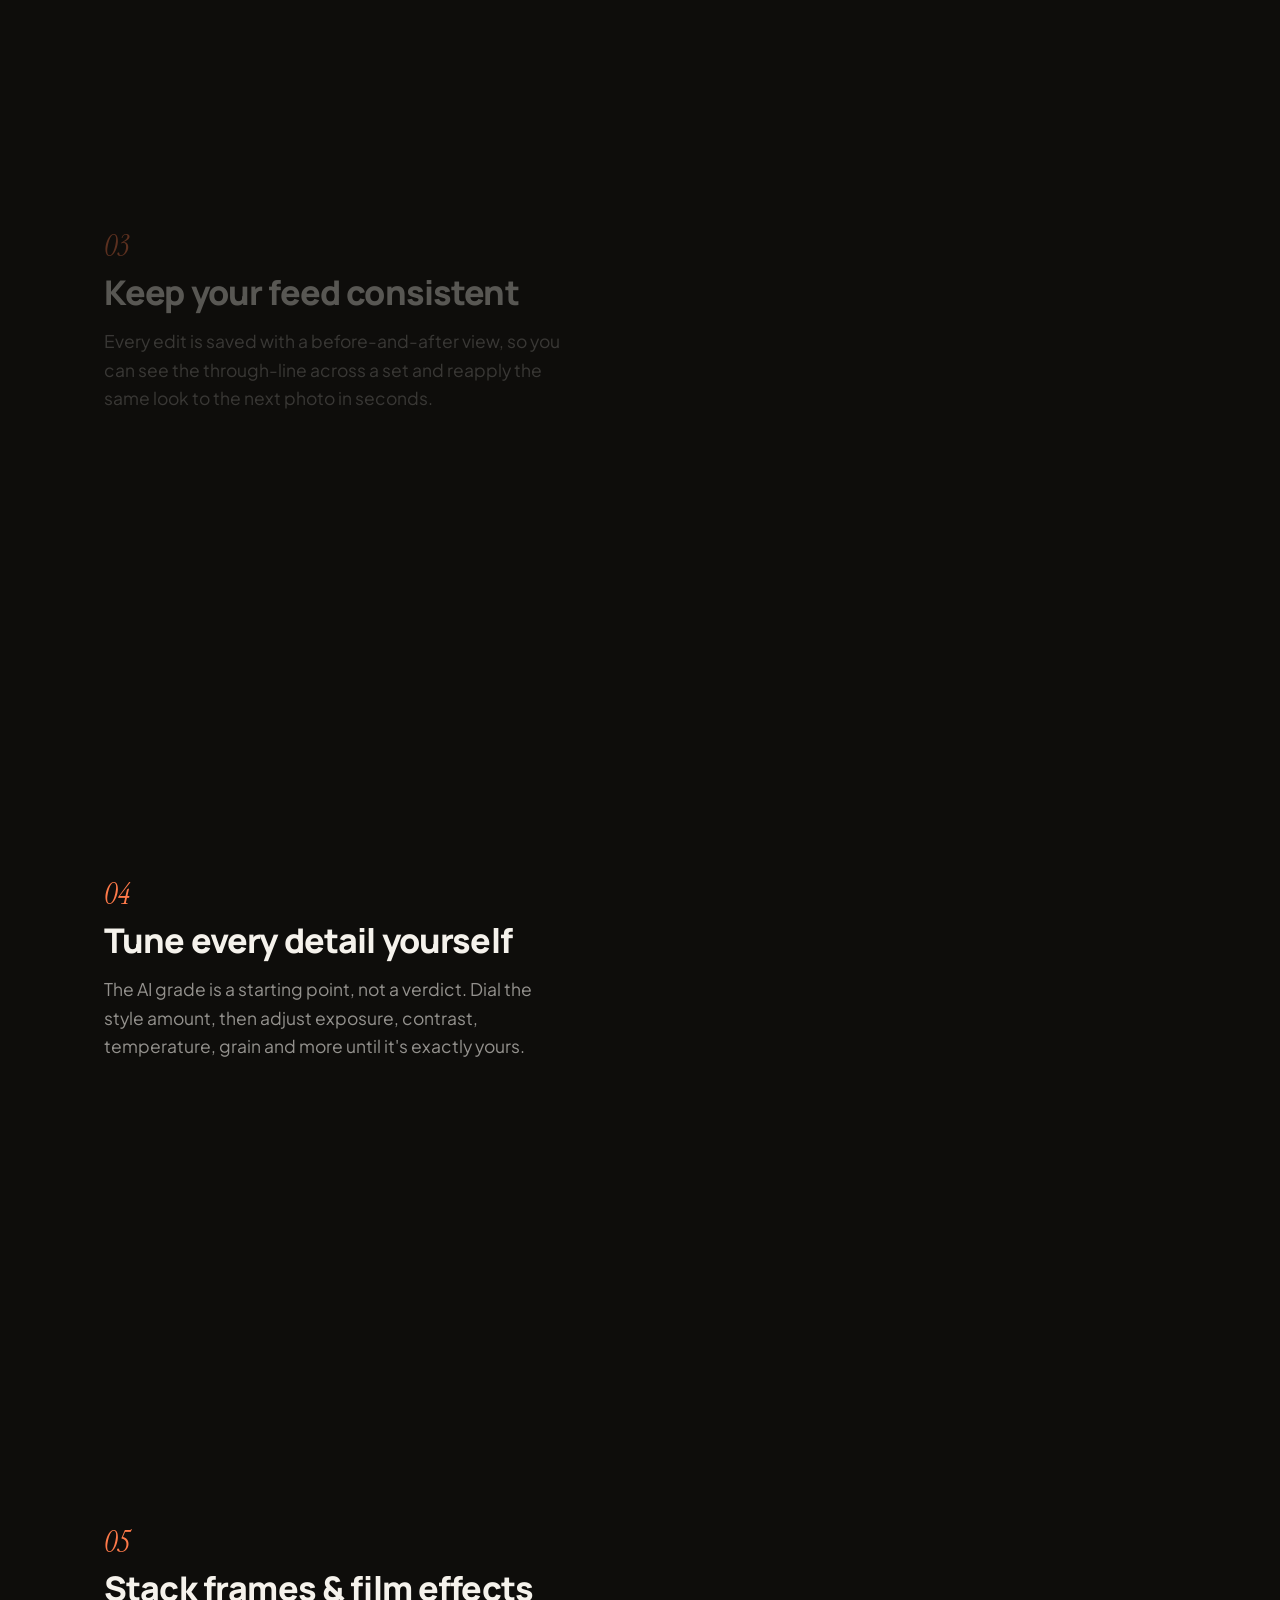
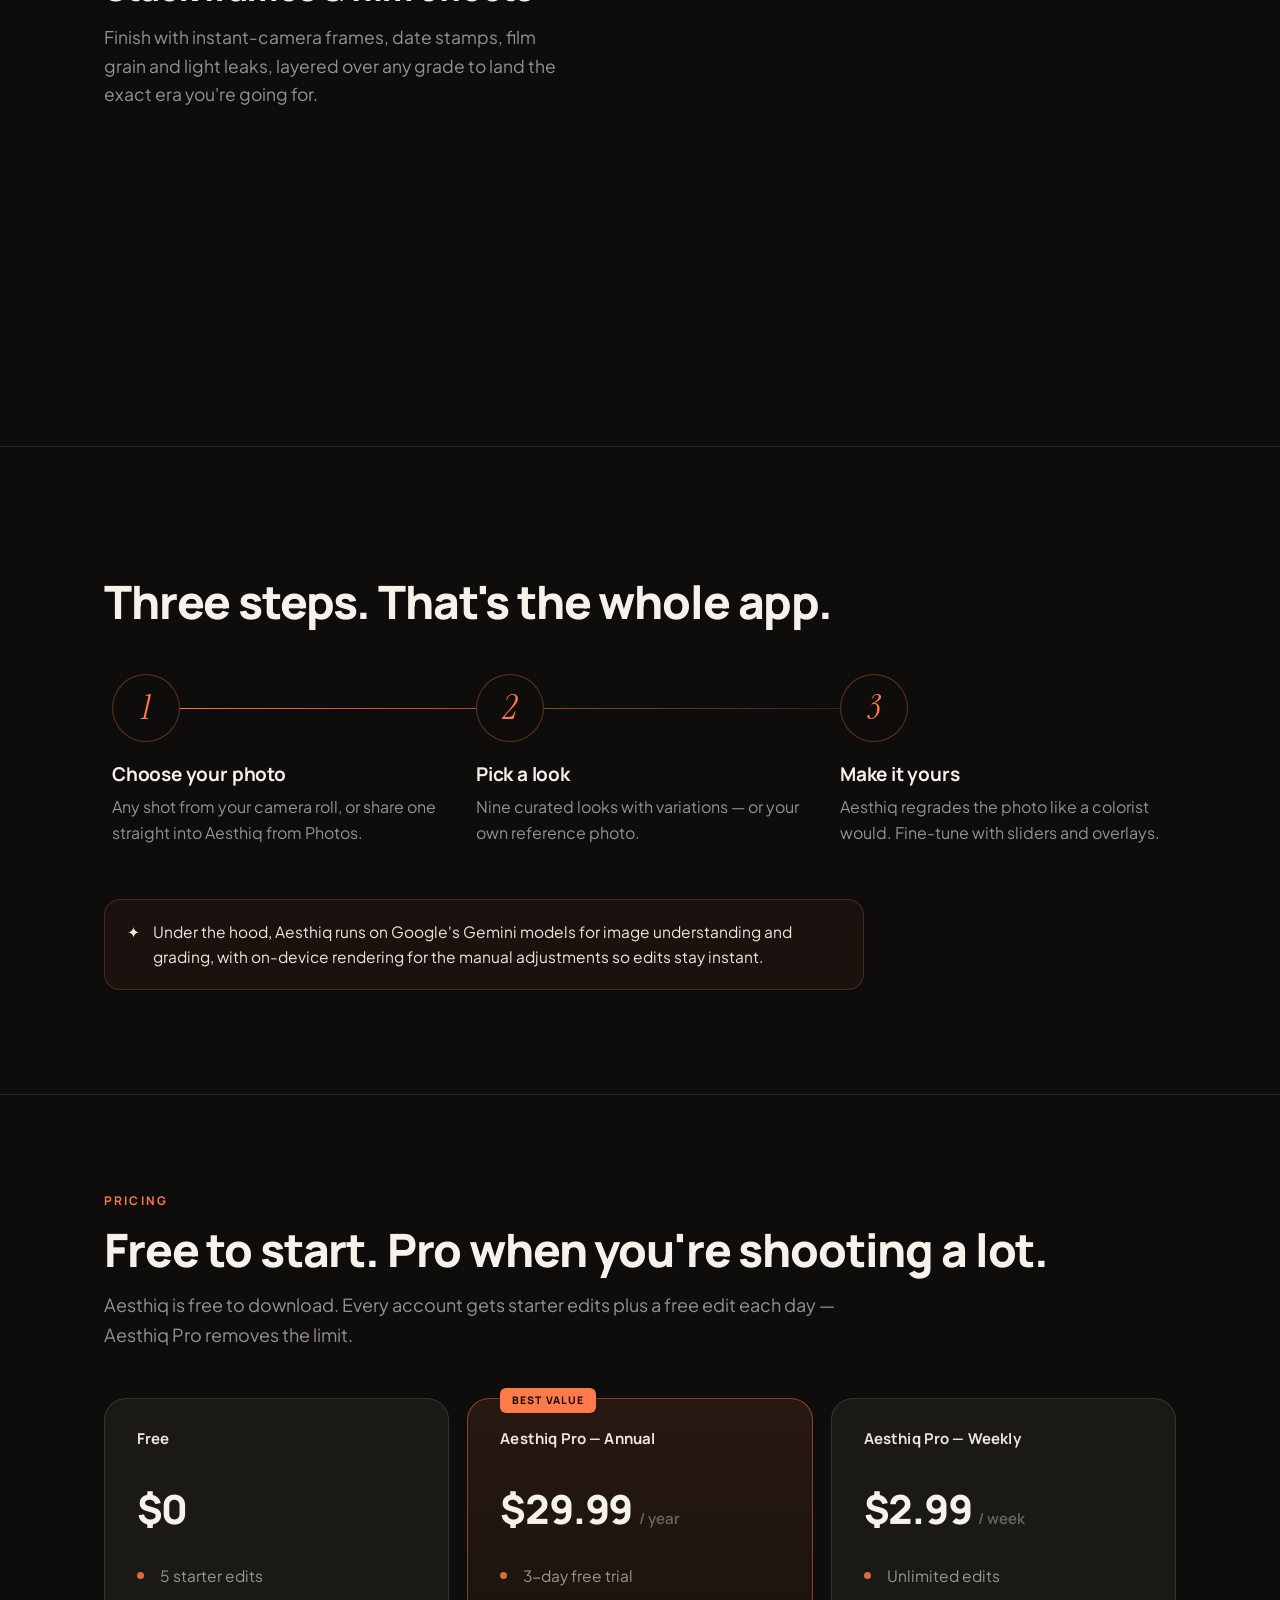
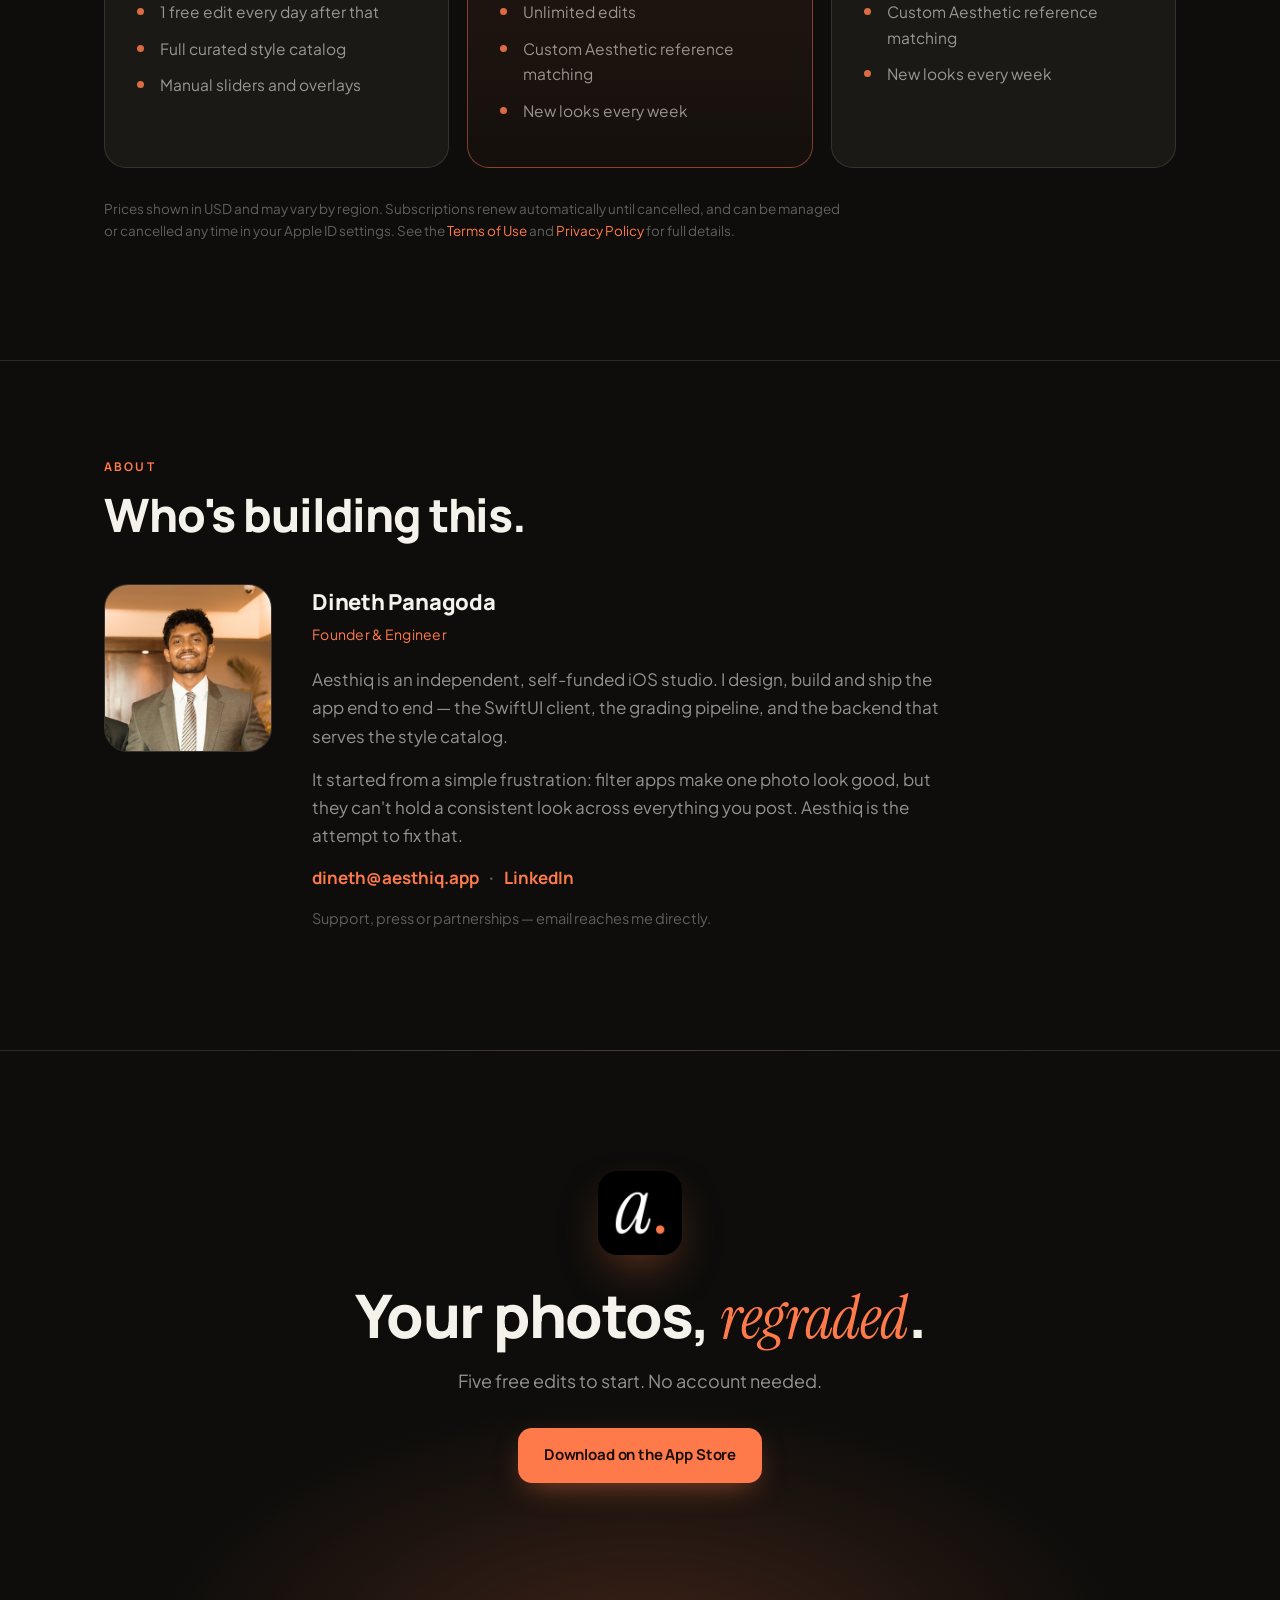
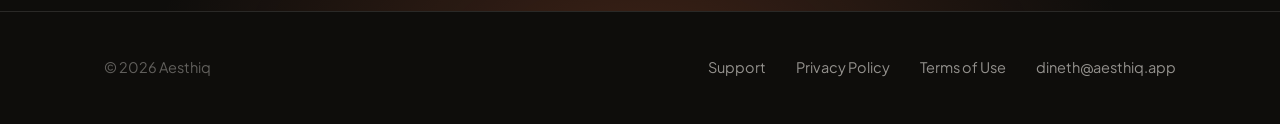
==== commit 790ac347: "feat: show three looks plus a "+6 more" app card, no scrolling on desktop The looks row is now Dispo" ====
--- a/index.html
+++ b/index.html
@@ -121,10 +121,6 @@
           one-tap filter that falls apart on the next shot.
         </p>
       </div>
-      <div class="row-arrows" aria-hidden="true">
-        <button type="button" class="arrow" data-scroll="-1" tabindex="-1">←</button>
-        <button type="button" class="arrow" data-scroll="1" tabindex="-1">→</button>
-      </div>
     </div>
   </div>
 
@@ -141,24 +137,18 @@
       <img loading="lazy" decoding="async" src="img/styles/y2k-digicam-default.webp" width="640" height="797" alt="Sample photo in Aesthiq's Y2K look">
       <div class="style-info"><h3>Y2K</h3><p>Digicam · Night Out · Indie Sleaze</p></div>
     </article>
-    <article class="style-card" data-reveal>
-      <img loading="lazy" decoding="async" src="img/styles/golden-hour-default.webp" width="640" height="555" alt="Sample photo in Aesthiq's Golden Hour look">
-      <div class="style-info"><h3>Golden Hour</h3><p>Soft Sun · Direct Sun · Dusk</p></div>
-    </article>
-    <article class="style-card" data-reveal>
-      <img loading="lazy" decoding="async" src="img/styles/cinematic-movie-still.webp" width="640" height="762" alt="Sample photo in Aesthiq's Cinematic look">
-      <div class="style-info"><h3>Cinematic</h3><p>Movie Still · Neon · Cold Steel</p></div>
-    </article>
     <a class="style-card style-more" href="https://apps.apple.com/app/id6777310894" data-download="styles_more" data-reveal>
       <div class="more-grid" aria-hidden="true">
+        <img loading="lazy" decoding="async" src="img/styles/golden-hour-default.webp" alt="">
+        <img loading="lazy" decoding="async" src="img/styles/cinematic-movie-still.webp" alt="">
         <img loading="lazy" decoding="async" src="img/styles/bw-paparazzi.webp" alt="">
         <img loading="lazy" decoding="async" src="img/styles/dream-bloom-default.webp" alt="">
         <img loading="lazy" decoding="async" src="img/styles/studio-portrait-default.webp" alt="">
         <img loading="lazy" decoding="async" src="img/styles/motion-blur-default.webp" alt="">
       </div>
       <div class="more-info">
-        <span class="more-count">+4 more looks</span>
-        <p>Black &amp; White, Dream Bloom, Studio Portrait, Motion Blur — and new ones as they drop.</p>
+        <span class="more-count">+6 more looks</span>
+        <p>Golden Hour, Cinematic, Black &amp; White and more — plus new ones as they drop.</p>
         <span class="more-btn">See them all in the app <span aria-hidden="true">→</span></span>
       </div>
     </a>
--- a/style.css
+++ b/style.css
@@ -154,13 +154,6 @@
 
 /* ---------- styles row ---------- */
 .section-head{display:flex;align-items:flex-end;justify-content:space-between;gap:24px}
-.row-arrows{display:flex;gap:8px;flex:none}
-.arrow{
-  width:46px;height:46px;border-radius:50%;border:1px solid var(--line);background:var(--card);
-  color:var(--paper);font-size:18px;cursor:pointer;transition:background .2s,border-color .2s,transform .2s var(--ease)
-}
-.arrow:hover{border-color:rgba(245,242,236,.3);transform:translateY(-1px)}
-.arrow:active{transform:scale(.95)}
 .style-row{
   display:grid;grid-auto-flow:column;grid-auto-columns:clamp(220px,24vw,290px);gap:16px;
   overflow-x:auto;scroll-snap-type:x mandatory;scrollbar-width:none;
@@ -179,14 +172,14 @@
 .style-card::after{content:"";position:absolute;inset:auto 0 0;height:55%;background:linear-gradient(transparent,rgba(9,8,7,.86));pointer-events:none}
 .style-info{position:absolute;left:18px;right:18px;bottom:16px;z-index:1}
 .style-info h3{font-family:var(--serif);font-style:italic;font-weight:400;font-size:30px;letter-spacing:-.01em;line-height:1}
-.style-info p{margin:6px 0 0;font-size:12.5px;color:rgba(245,242,236,.72)}
+.style-info p{margin:6px 0 0;font-size:12.5px;line-height:1.5;color:rgba(245,242,236,.72);min-height:3em} /* two lines reserved so titles align */
 .style-row .style-card:nth-child(2){--d:.06s}.style-row .style-card:nth-child(3){--d:.12s}
 .style-row .style-card:nth-child(4){--d:.18s}.style-row .style-card:nth-child(5){--d:.24s}
 /* Last card in the row: the looks not shown, blurred, leading to the App Store. */
 .style-more{display:block;color:var(--paper);box-shadow:0 0 0 1px rgba(255,122,74,.35)}
 .style-more:hover{text-decoration:none;box-shadow:0 0 0 1px rgba(255,122,74,.7)}
 .style-more::after{height:100%;background:linear-gradient(180deg,rgba(9,8,7,.05) 0%,rgba(9,8,7,.25) 40%,rgba(9,8,7,.9) 100%)}
-.more-grid{position:absolute;inset:-12px;display:grid;grid-template-columns:1fr 1fr;grid-template-rows:1fr 1fr;gap:4px;filter:blur(7px) saturate(1.2) brightness(1.1);transform:scale(1.06);transition:filter .6s var(--ease),transform .9s var(--ease)}
+.more-grid{position:absolute;inset:-12px;display:grid;grid-template-columns:1fr 1fr;grid-template-rows:repeat(3,1fr);gap:4px;filter:blur(7px) saturate(1.2) brightness(1.1);transform:scale(1.06);transition:filter .6s var(--ease),transform .9s var(--ease)}
 .more-grid img{width:100%;height:100%;object-fit:cover}
 .style-more:hover .more-grid{filter:blur(6px) saturate(1.2);transform:scale(1.1)}
 .style-more:hover img{transform:none}
@@ -196,7 +189,12 @@
 .more-btn{display:inline-flex;gap:8px;align-items:center;padding:10px 15px;border-radius:12px;background:var(--coral);color:var(--coral-ink);font:700 13.5px var(--head);transition:transform .25s var(--ease)}
 .style-more:hover .more-btn{transform:translateX(3px)}
 .style-row .style-card:nth-child(6){--d:.3s}
-@media(max-width:720px){.row-arrows{display:none}.style-row{grid-auto-columns:68vw}}
+/* Three looks and the teaser fit across a desktop, so no sideways scrolling there. */
+@media(min-width:861px){
+  .style-row{grid-auto-flow:row;grid-template-columns:repeat(4,1fr);overflow:visible;
+    max-width:var(--wrap);margin-inline:auto;padding:4px 24px 12px;-webkit-mask-image:none;mask-image:none}
+}
+@media(max-width:720px){.style-row{grid-auto-columns:68vw}}
 
 /* ---------- features (sticky phone) ---------- */
 .feat-grid{display:grid;grid-template-columns:1fr minmax(260px,330px);gap:80px;margin-top:24px}
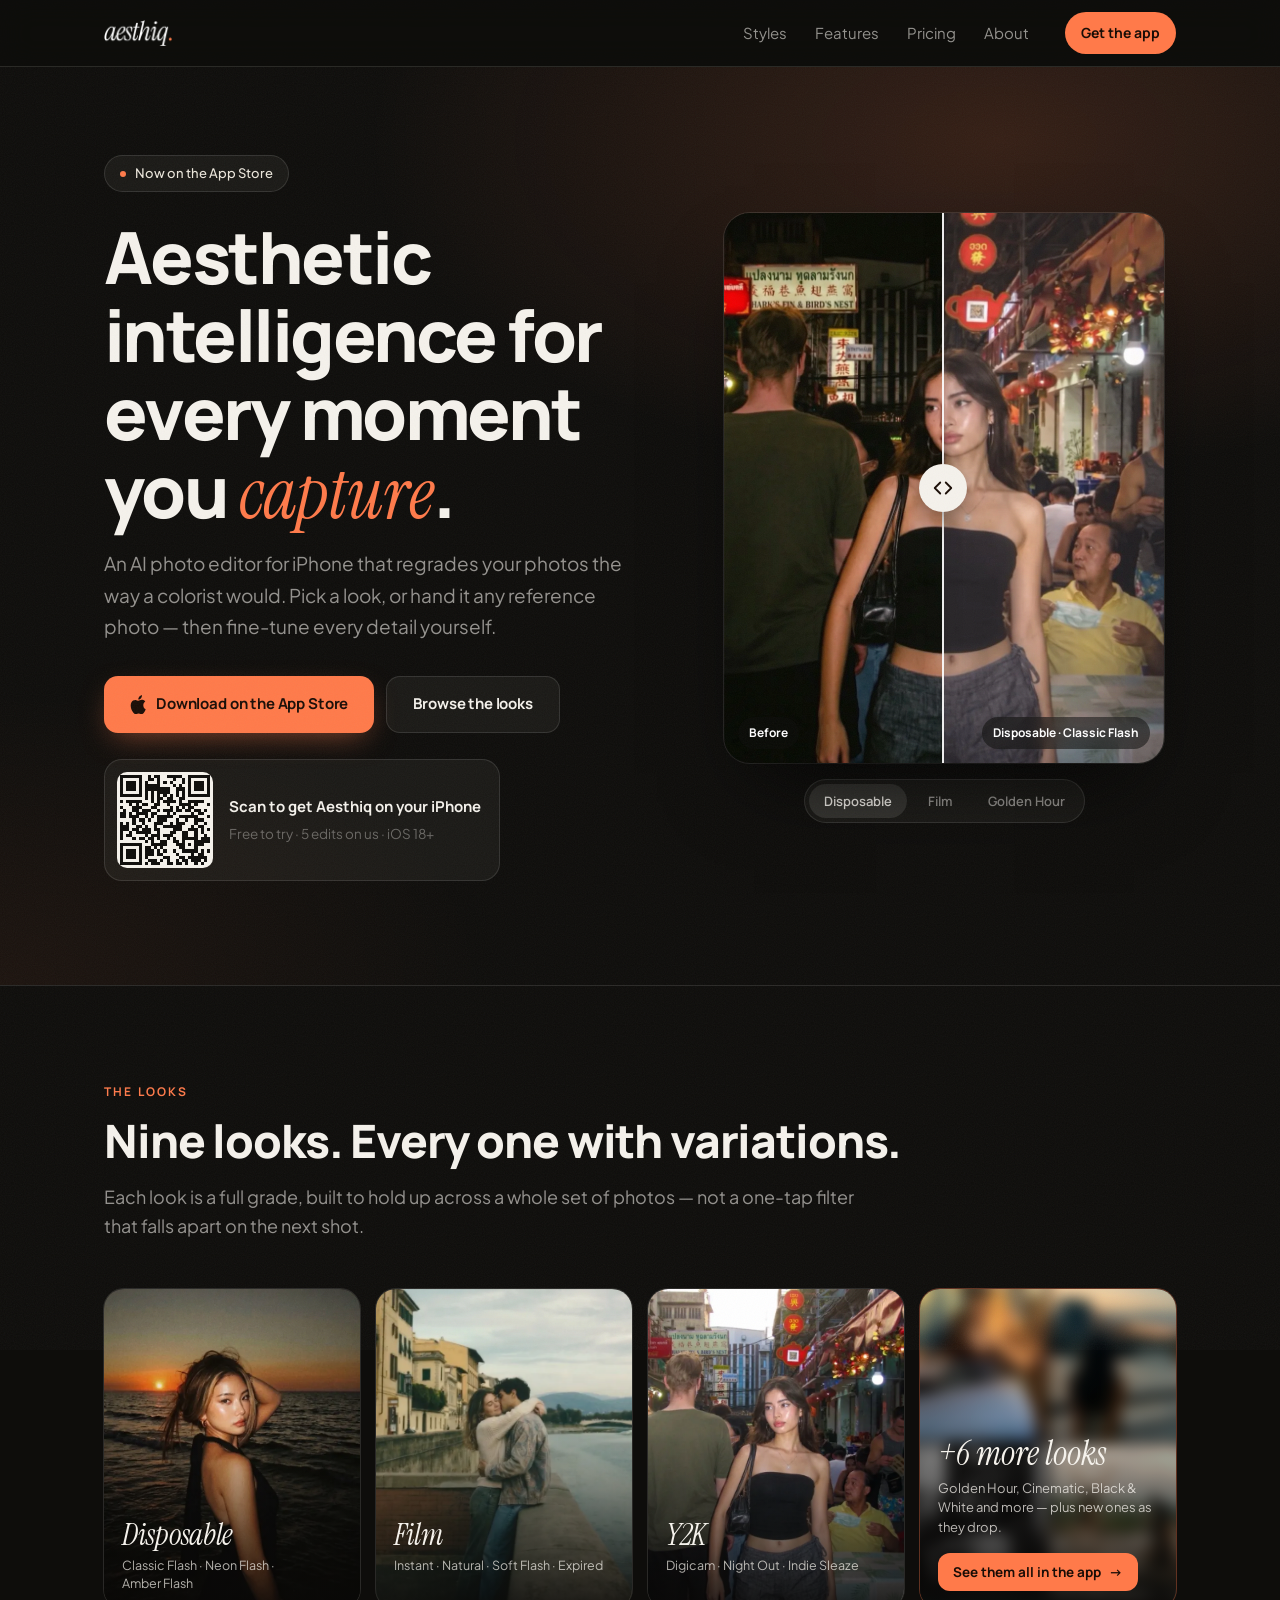
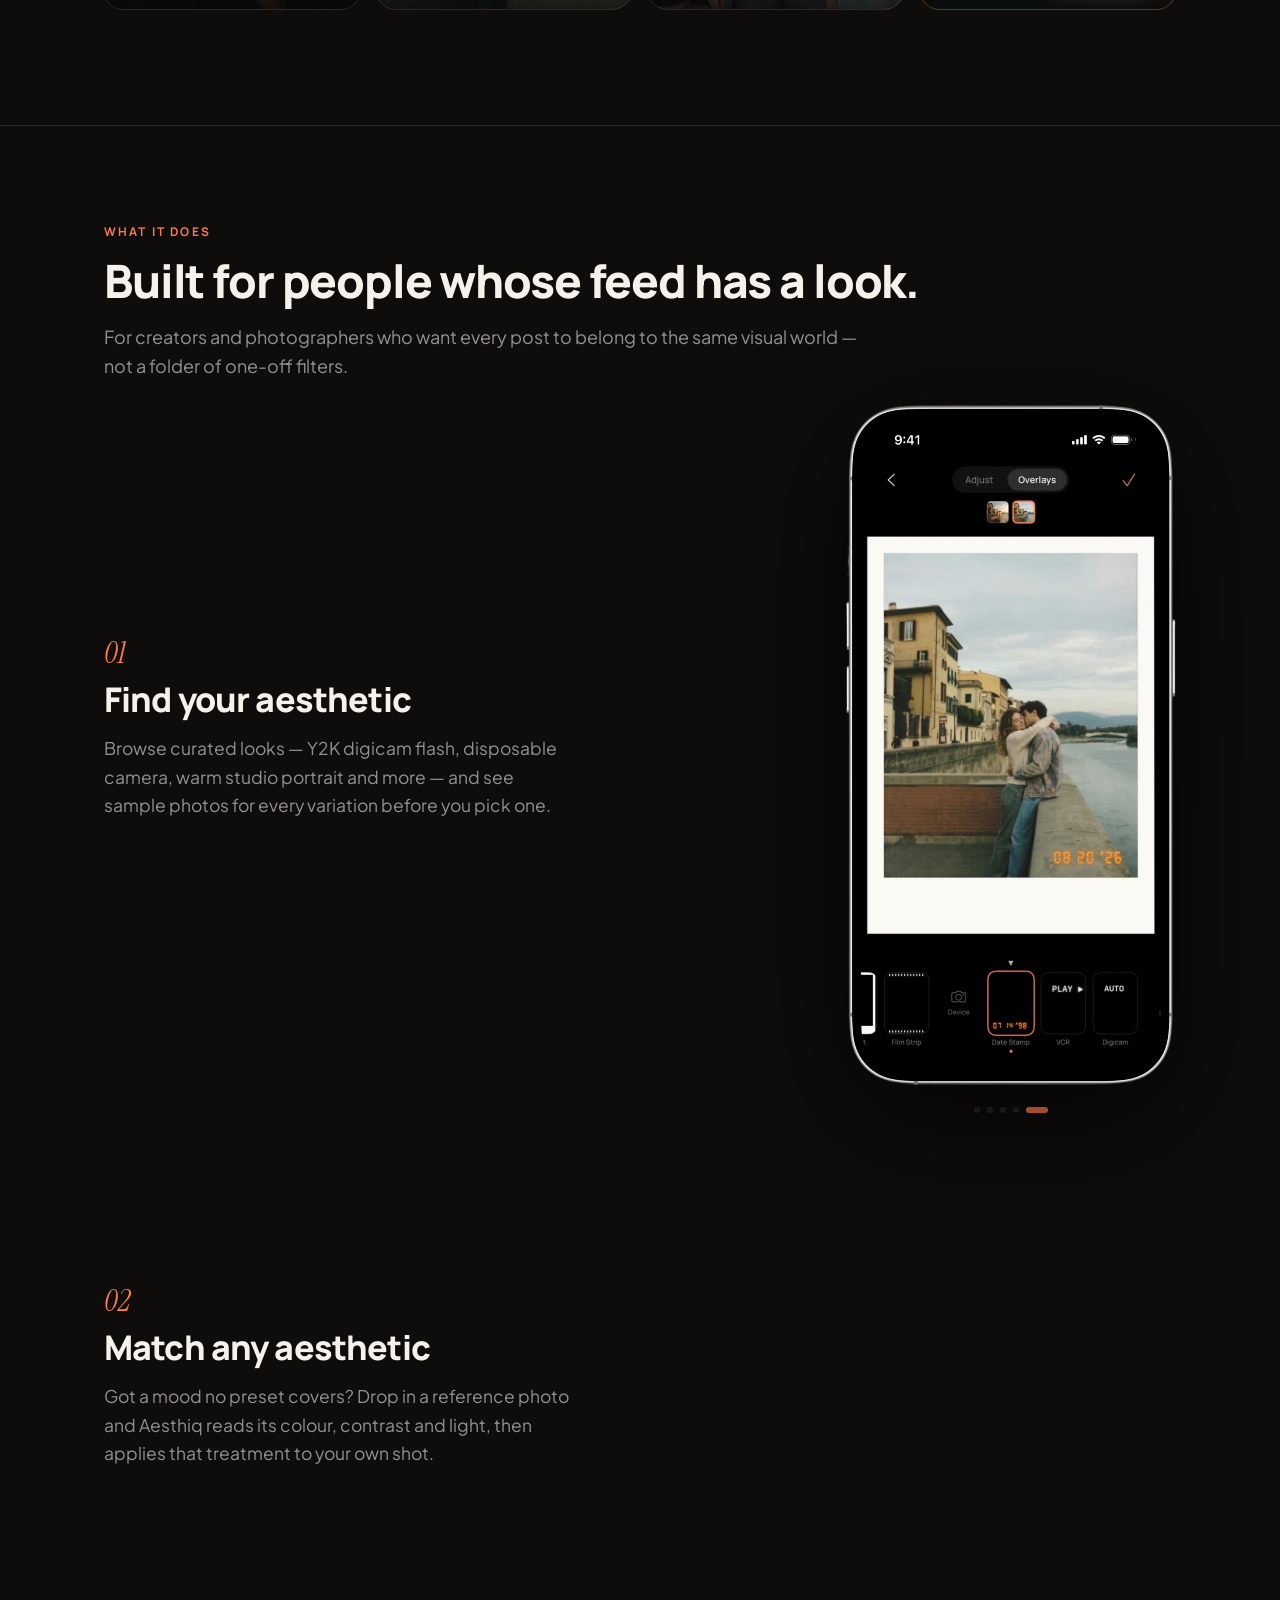
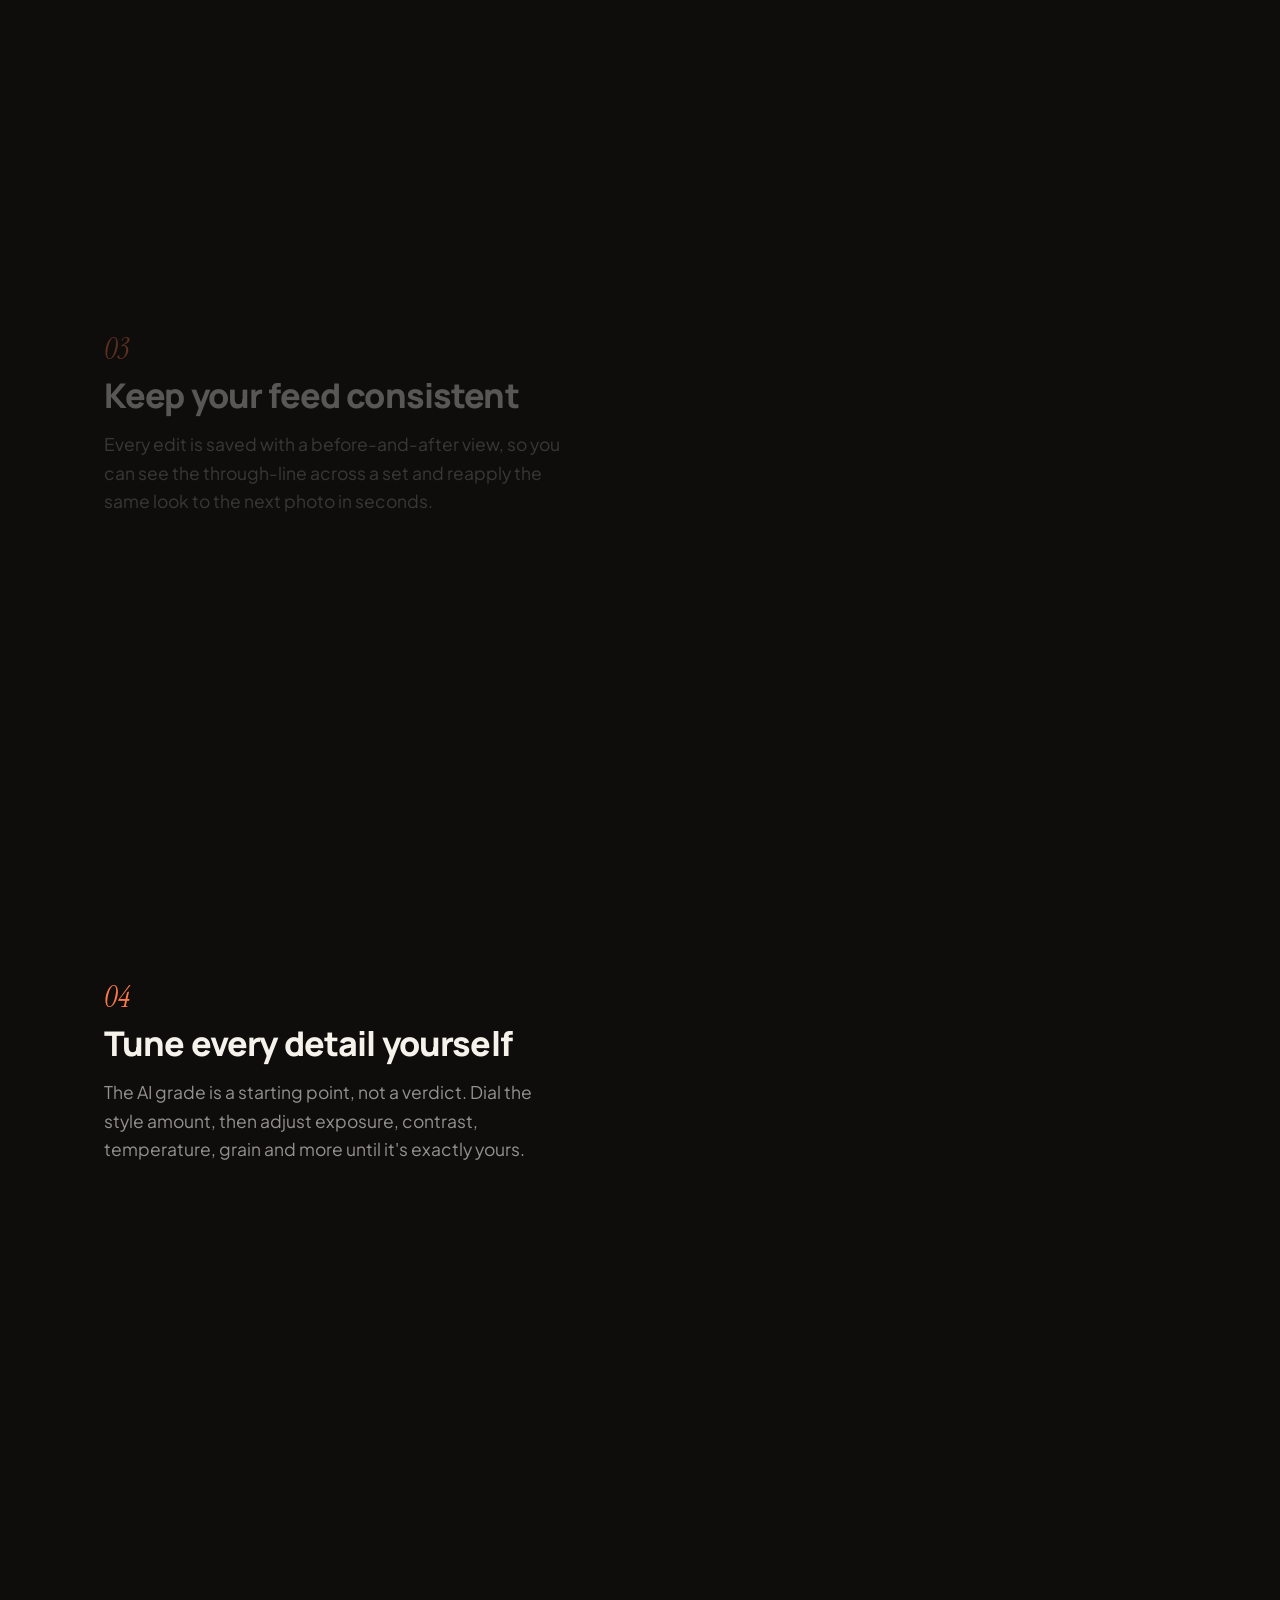
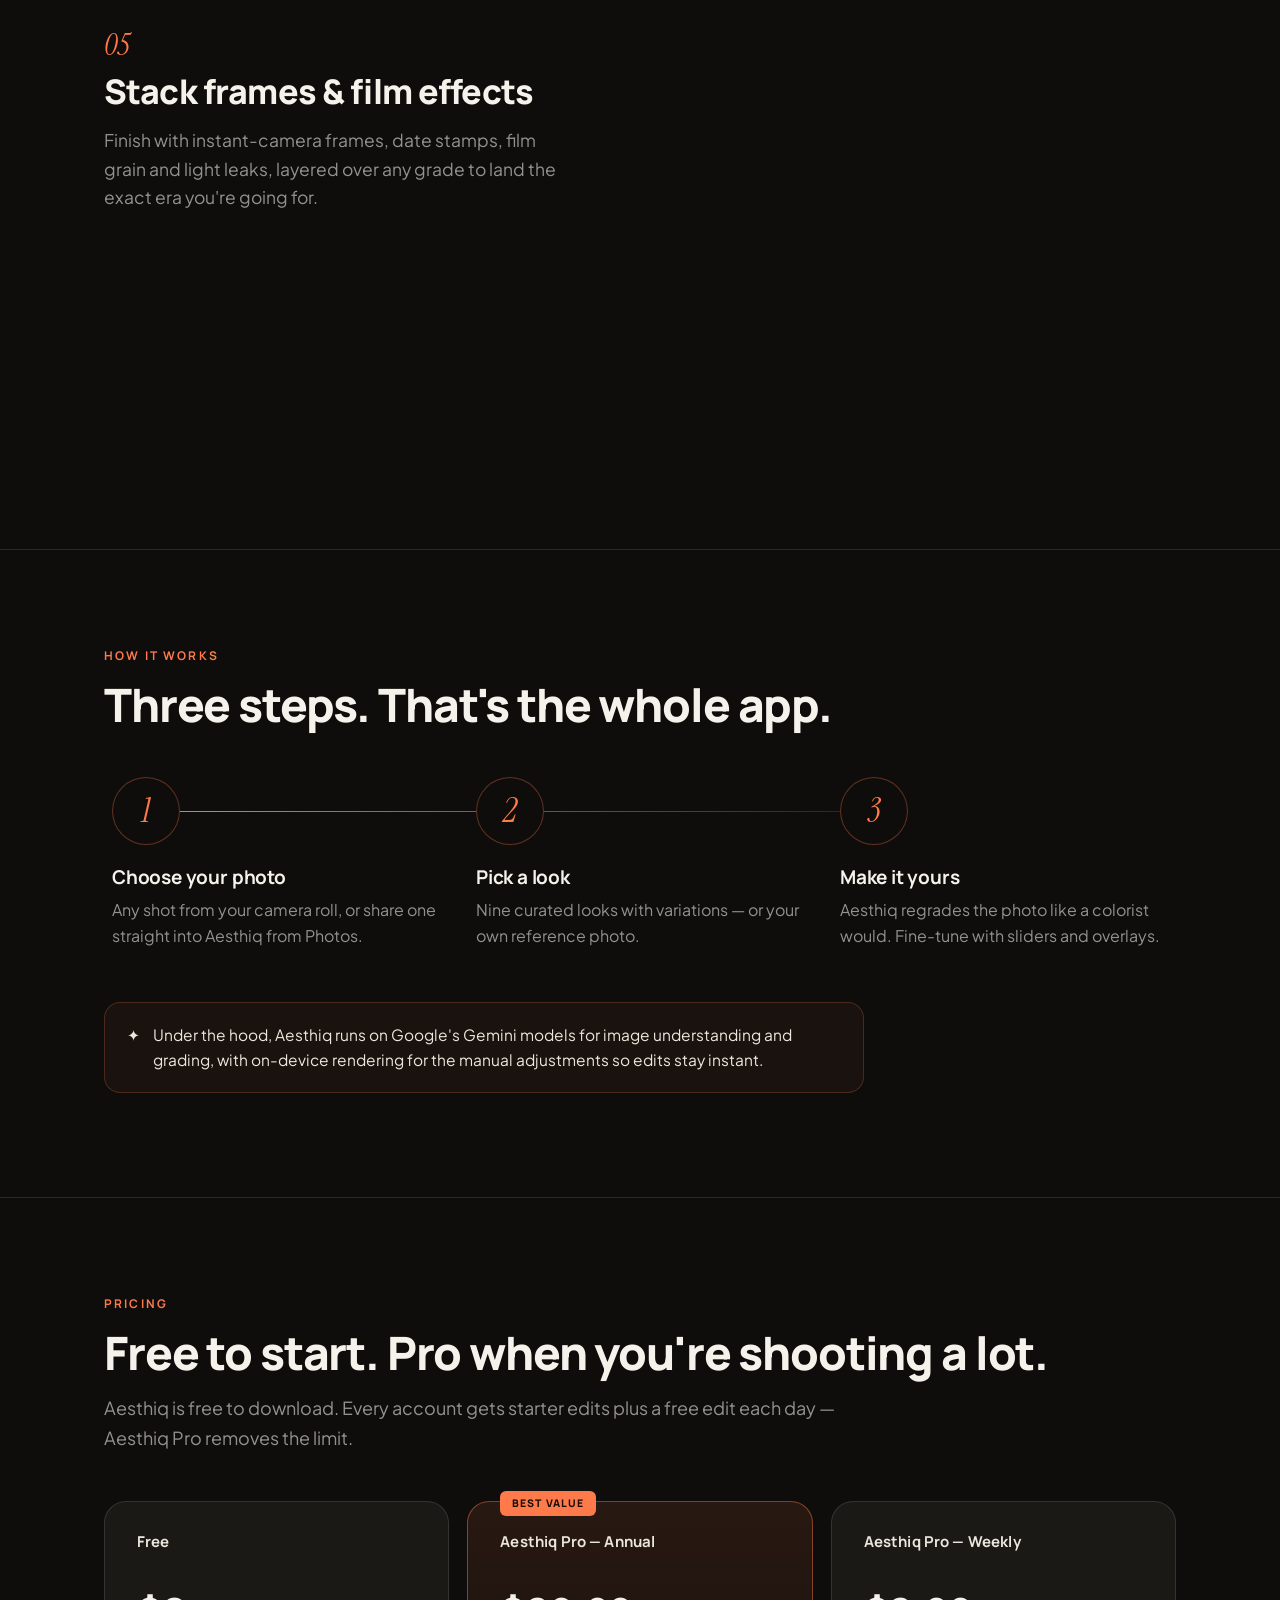
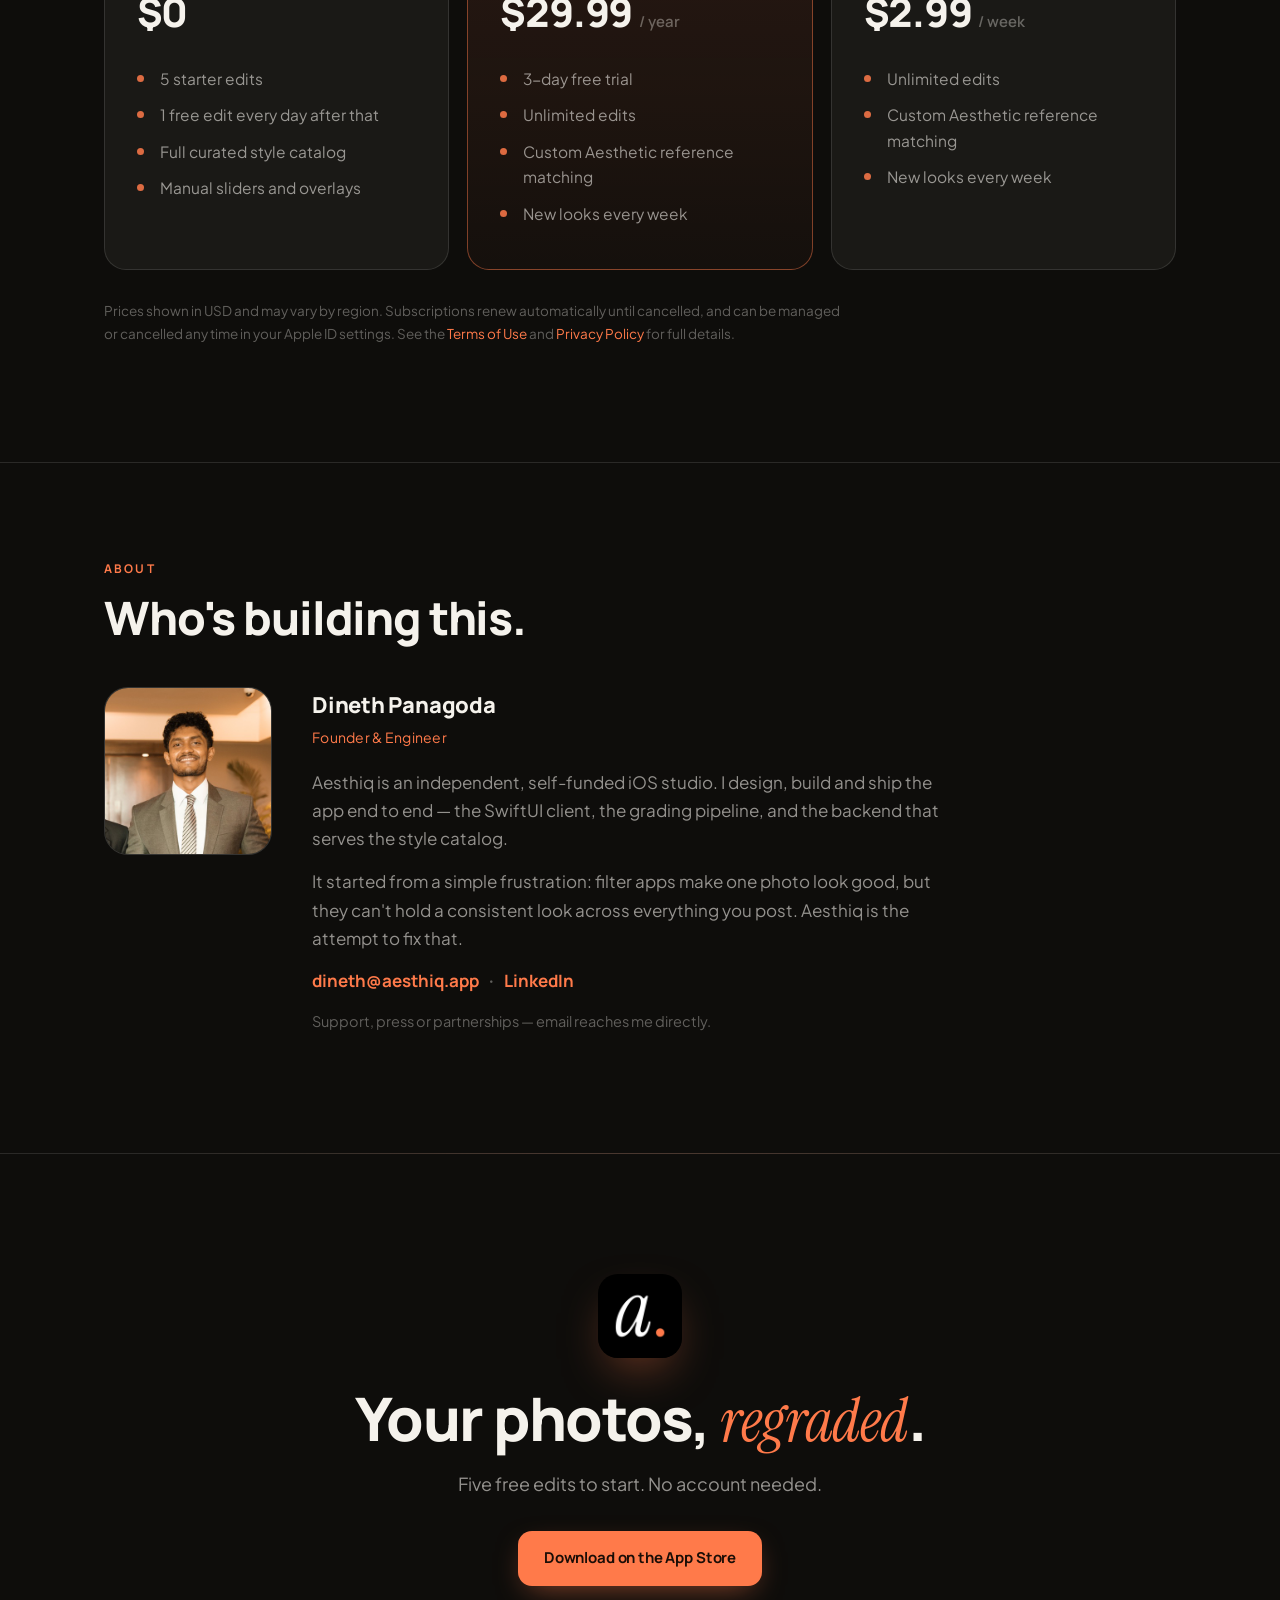
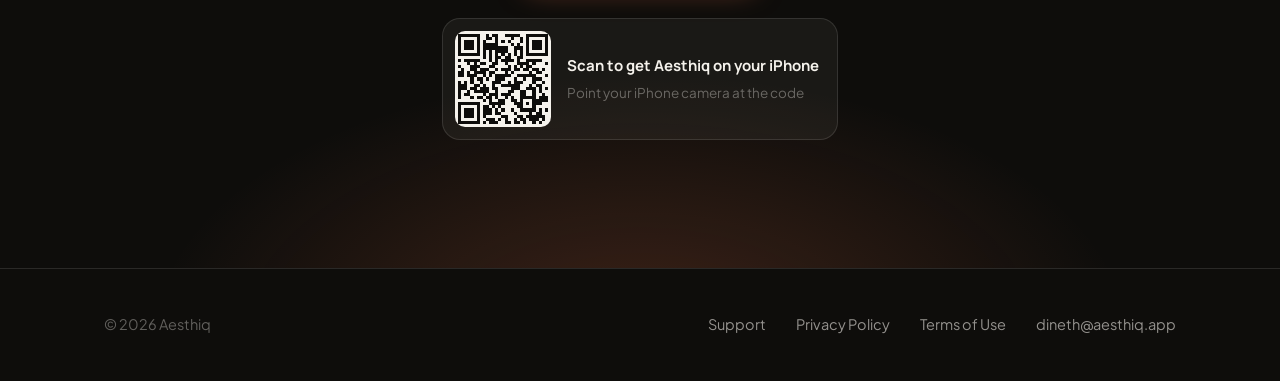
==== commit 455eb0d0: "feat: QR code to the App Store for desktop visitors An iPhone app can't be installed from a computer" ====
--- a/index.html
+++ b/index.html
@@ -85,6 +85,13 @@
         <a class="btn btn-ghost" href="#styles">Browse the looks</a>
       </div>
       <p class="hero-meta" data-reveal>Free to try · 5 edits on us · iPhone, iOS 18+</p>
+      <div class="qr" data-reveal>
+        <img src="img/qr-app-store.svg" width="96" height="96" alt="QR code linking to Aesthiq on the App Store">
+        <div>
+          <p class="qr-title">Scan to get Aesthiq on your iPhone</p>
+          <p class="qr-sub">Free to try · 5 edits on us · iOS 18+</p>
+        </div>
+      </div>
     </div>
 
     <figure class="compare" data-compare data-reveal>
@@ -335,6 +342,13 @@
     <h2>Your photos, <em>regraded</em>.</h2>
     <p class="lede">Five free edits to start. No account needed.</p>
     <a class="btn btn-primary" href="https://apps.apple.com/app/id6777310894" data-download="footer_cta">Download on the App Store</a>
+    <div class="qr">
+      <img src="img/qr-app-store.svg" width="96" height="96" alt="QR code linking to Aesthiq on the App Store">
+      <div>
+        <p class="qr-title">Scan to get Aesthiq on your iPhone</p>
+        <p class="qr-sub">Point your iPhone camera at the code</p>
+    </div>
+    </div>
   </div>
 </section>
 
--- a/style.css
+++ b/style.css
@@ -113,6 +113,21 @@
   .hero .compare{order:-1;max-width:340px}
   .cta-row .btn{flex:1 1 100%}
 }
+
+/* ---------- QR for desktop visitors ----------
+   An iPhone app can't be installed from a computer, and most launch-day traffic
+   arrives on one. Shown only where there's a mouse and room for it. */
+.qr{display:none;align-items:center;gap:16px;margin-top:26px;padding:12px 18px 12px 12px;width:max-content;max-width:100%;
+  border:1px solid var(--line);border-radius:18px;background:var(--card)}
+.qr img{width:96px;height:96px;border-radius:10px;flex:none}
+.qr p{margin:0}
+.qr-title{font-family:var(--head);font-weight:700;font-size:15px;color:var(--paper)}
+.qr-sub{font-size:13.5px;color:var(--faint);margin-top:3px!important}
+@media (hover:hover) and (pointer:fine) and (min-width:901px){
+  .qr{display:flex}
+  .hero-meta{display:none}
+}
+.final-inner .qr{margin-top:32px;text-align:left}
 
 /* ---------- before / after compare ---------- */
 .compare{margin:0;justify-self:center;width:100%;max-width:440px;--d:.2s}
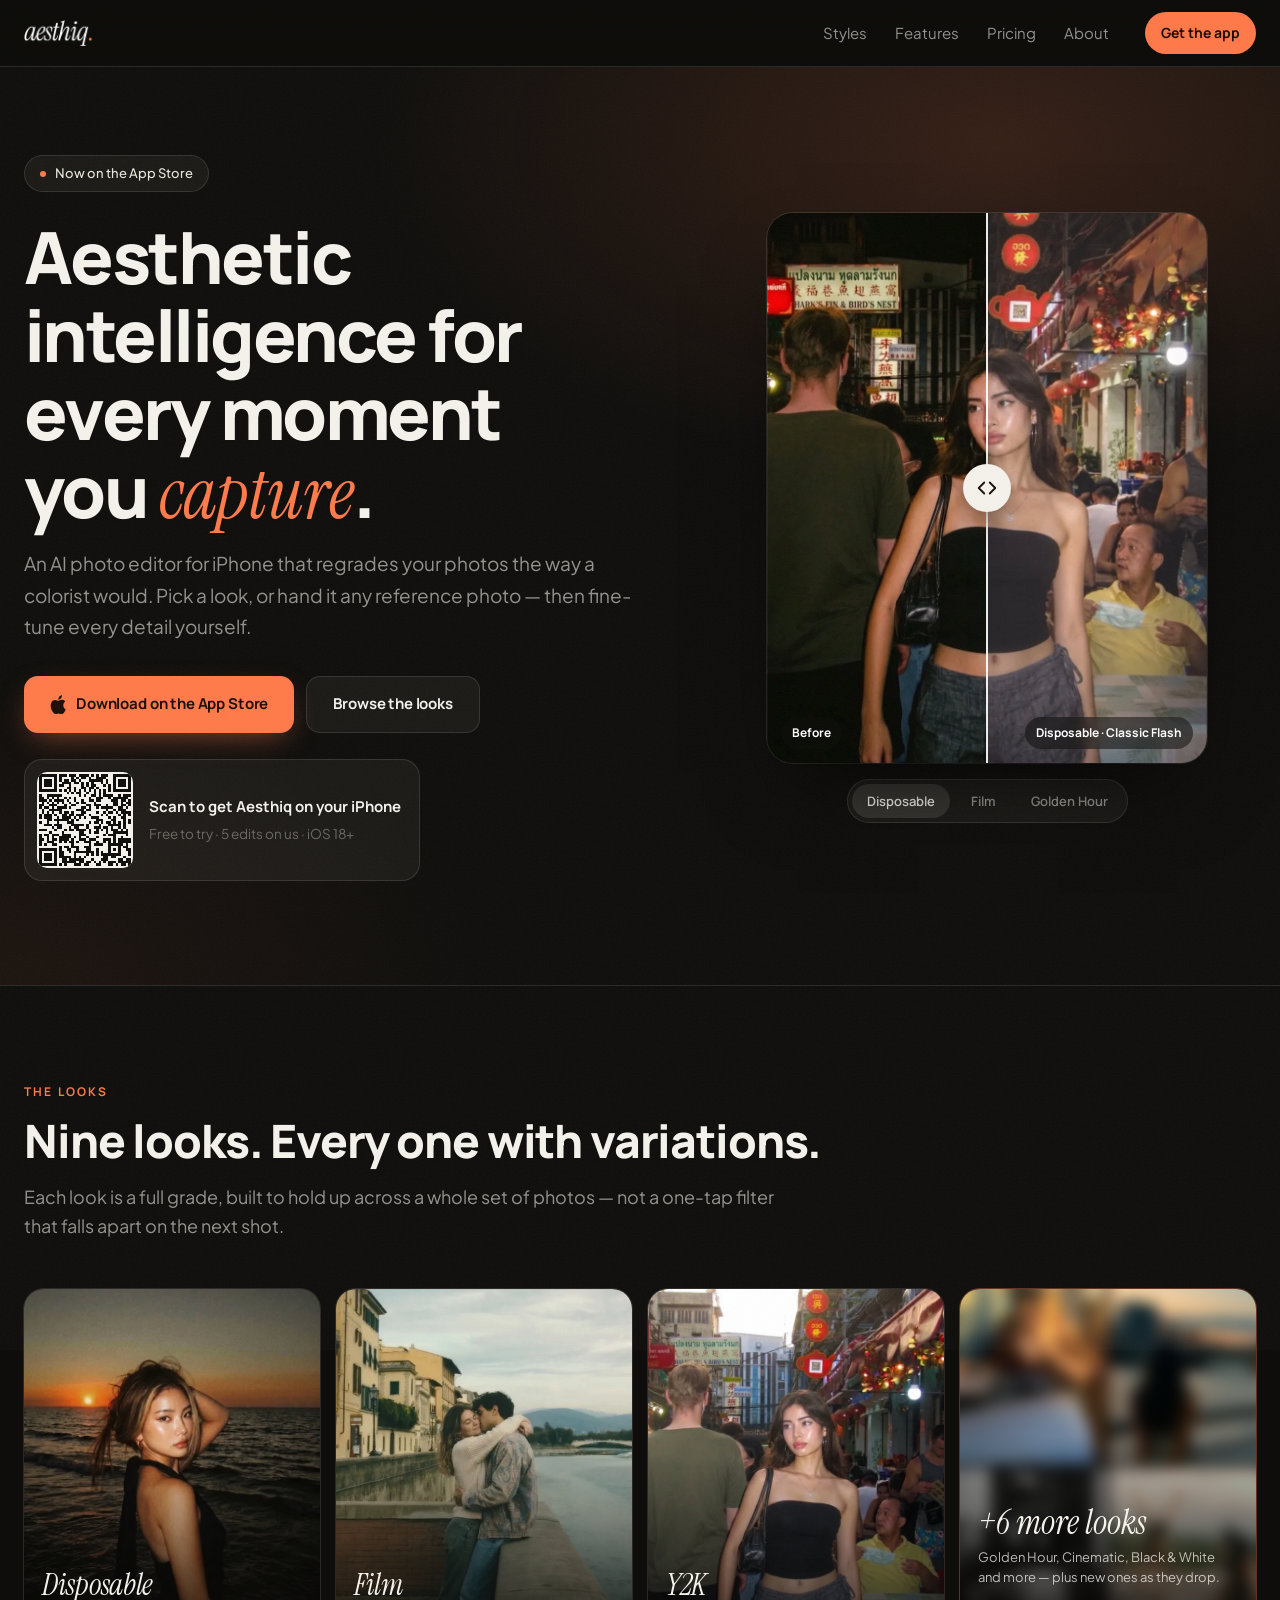
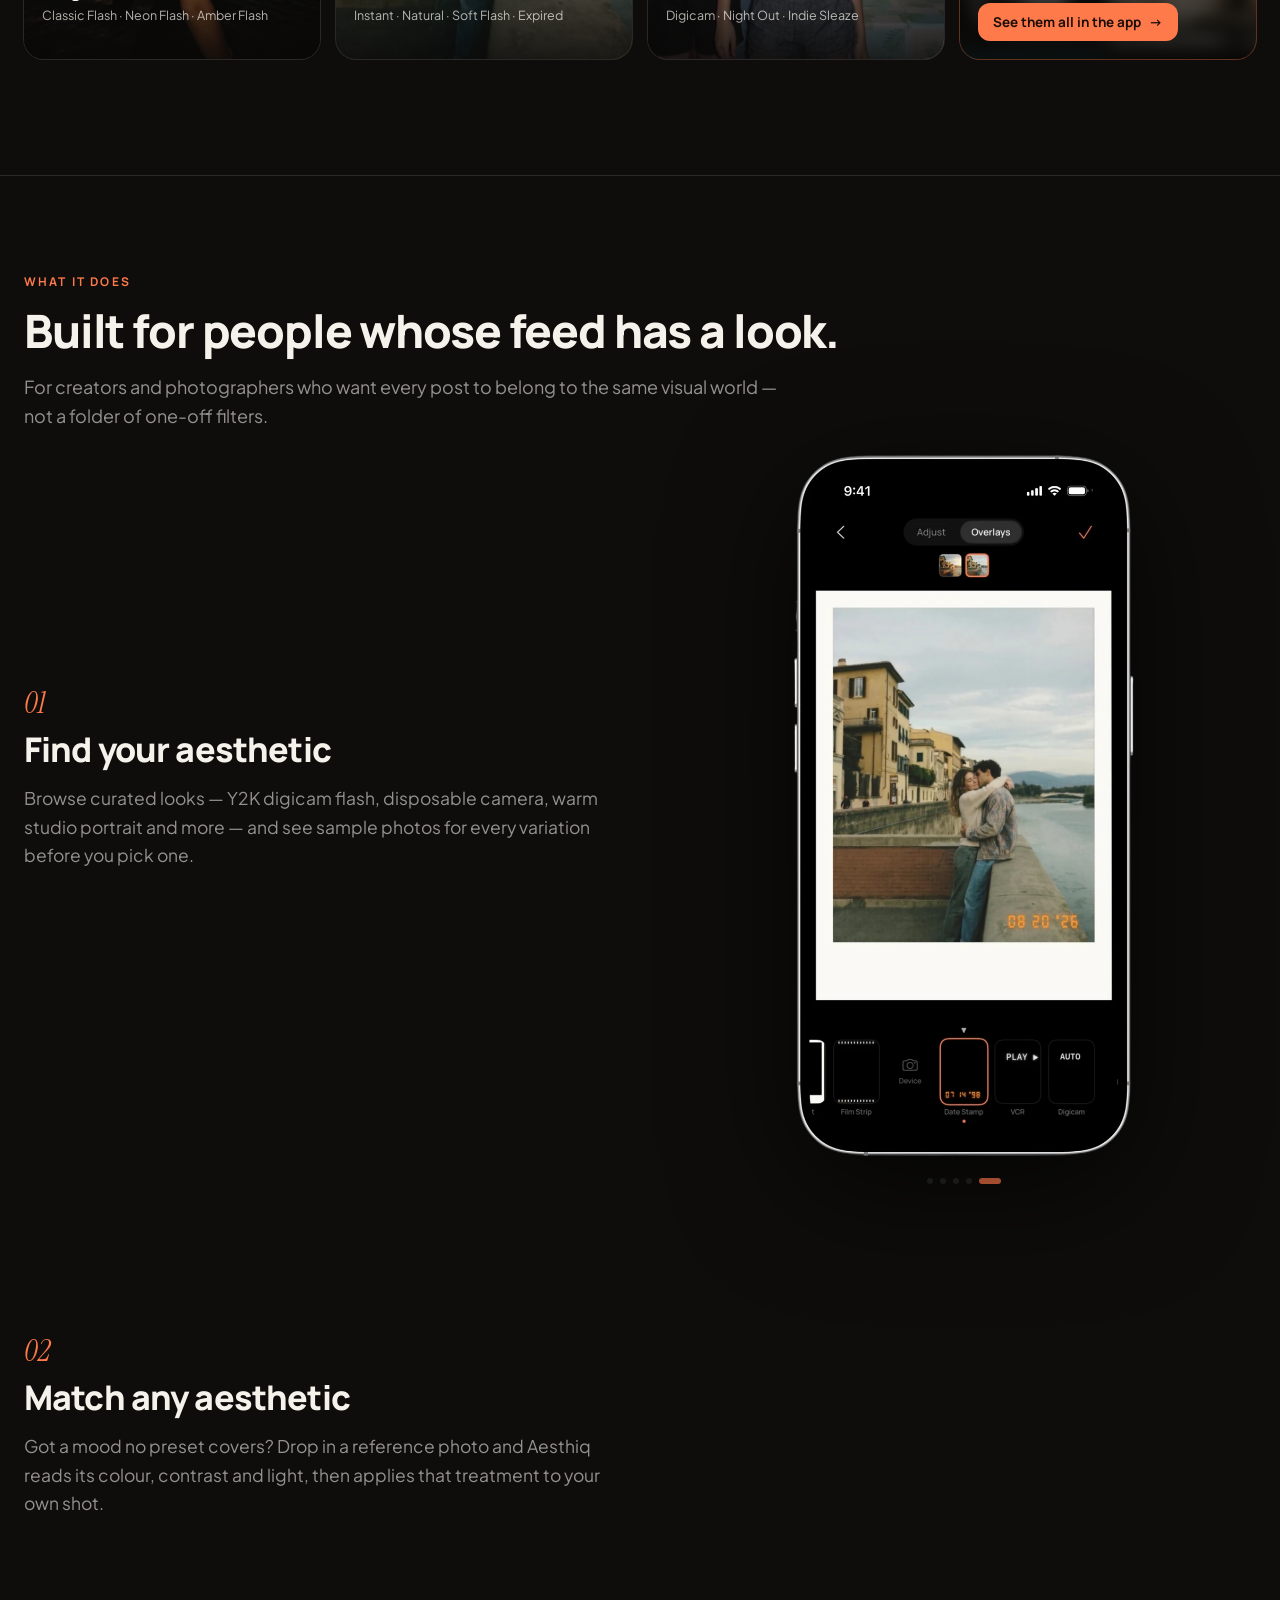
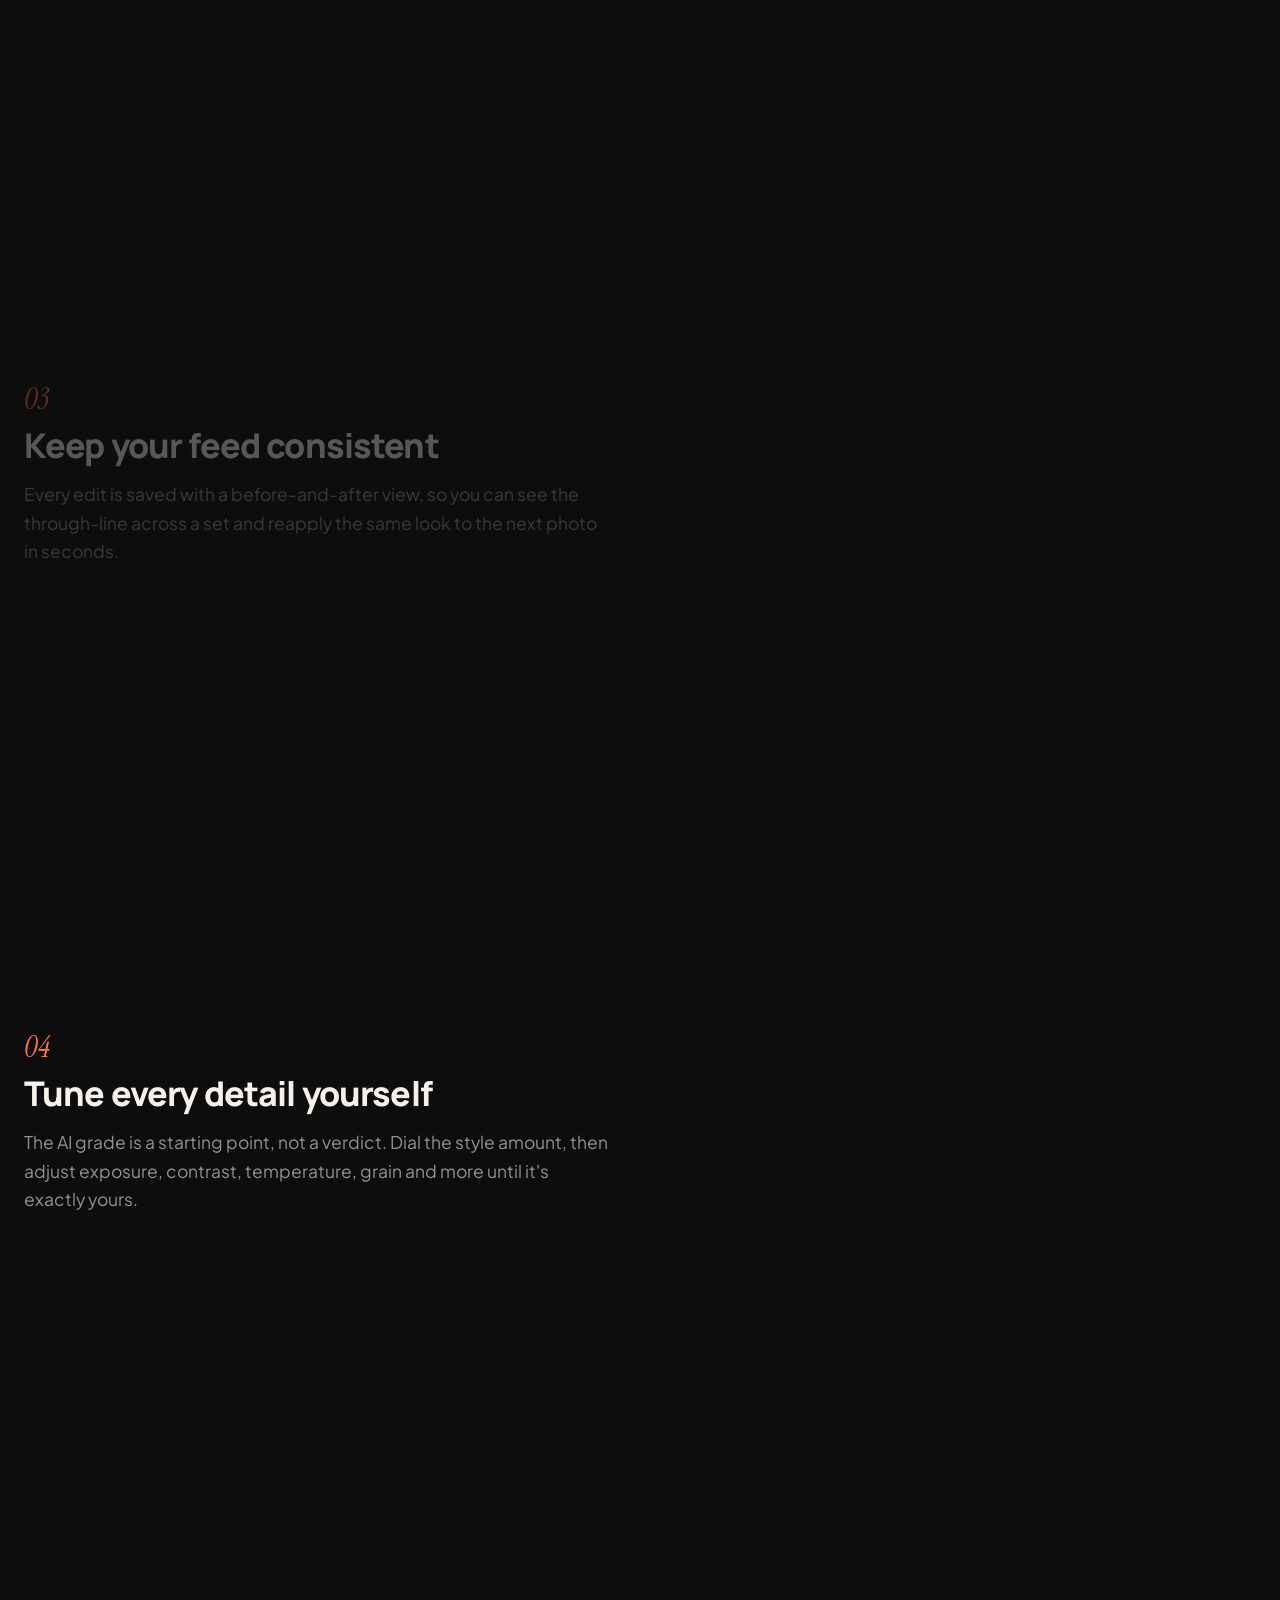
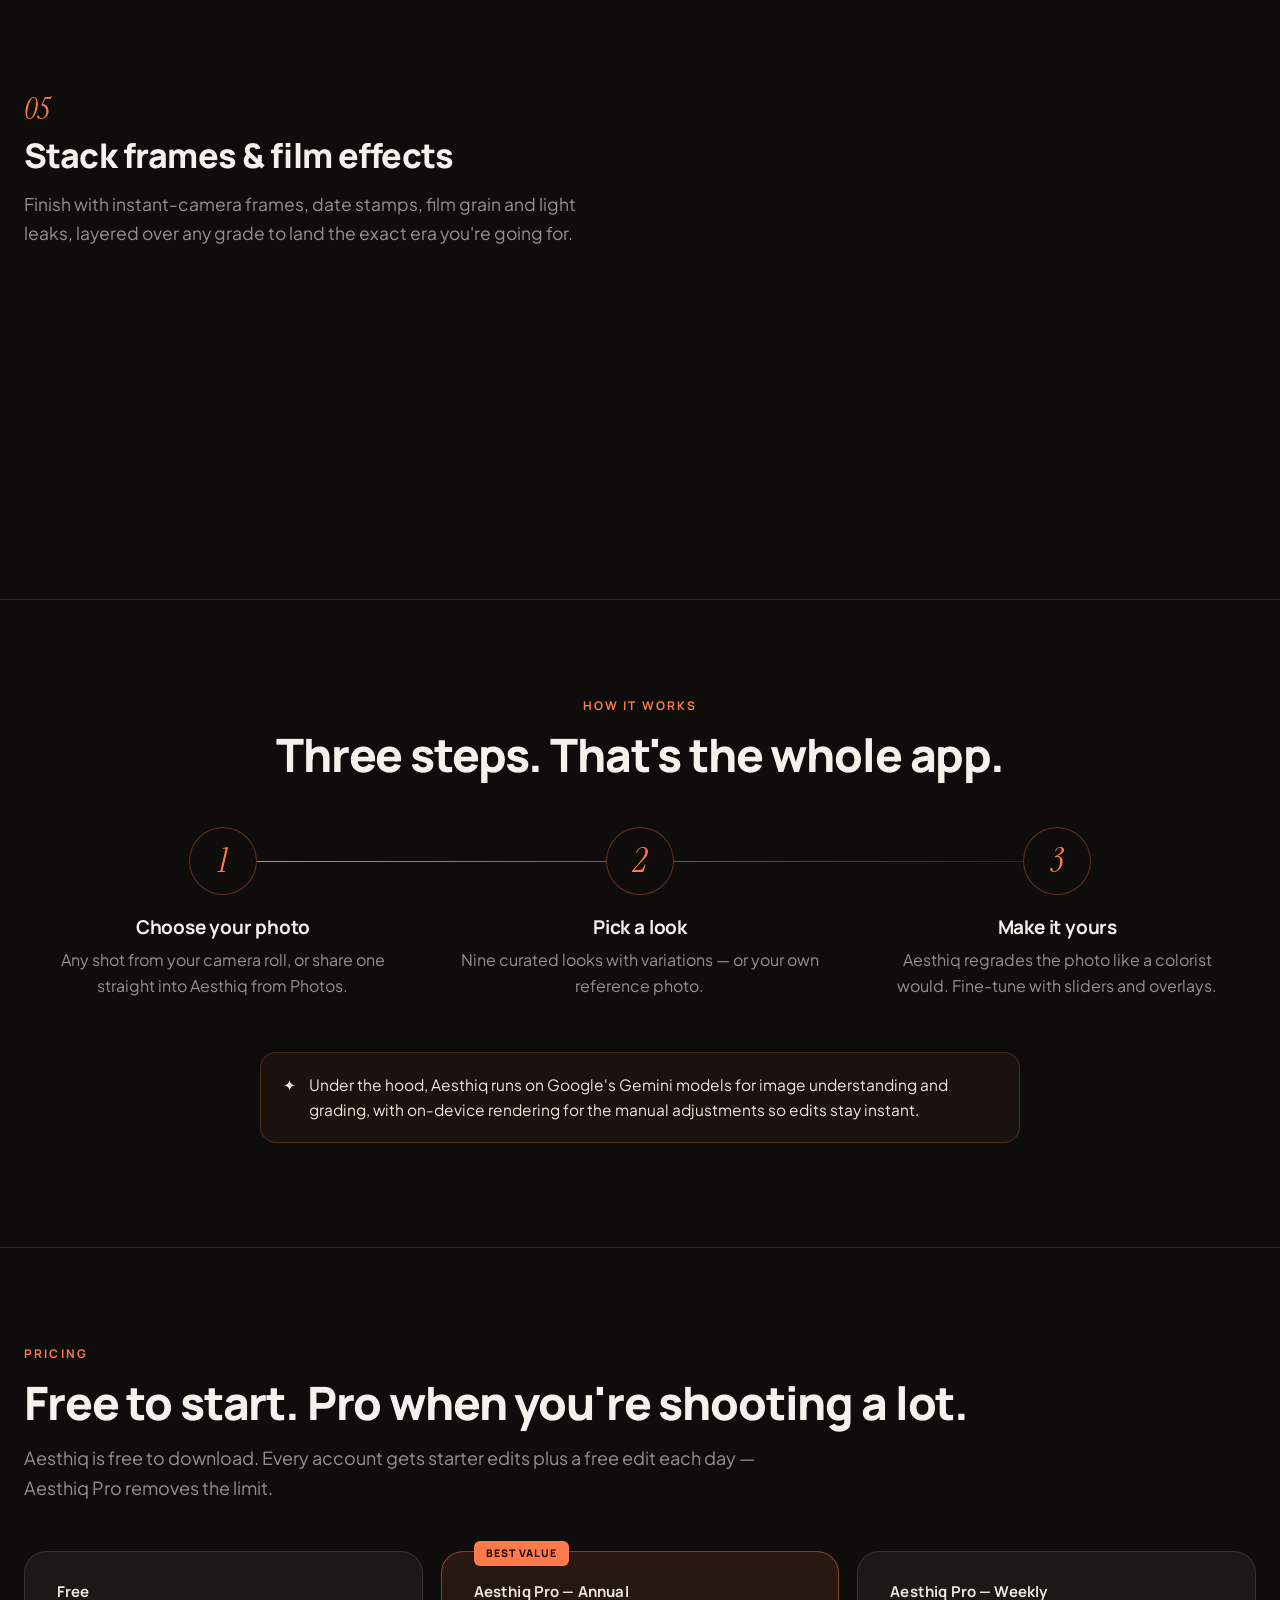
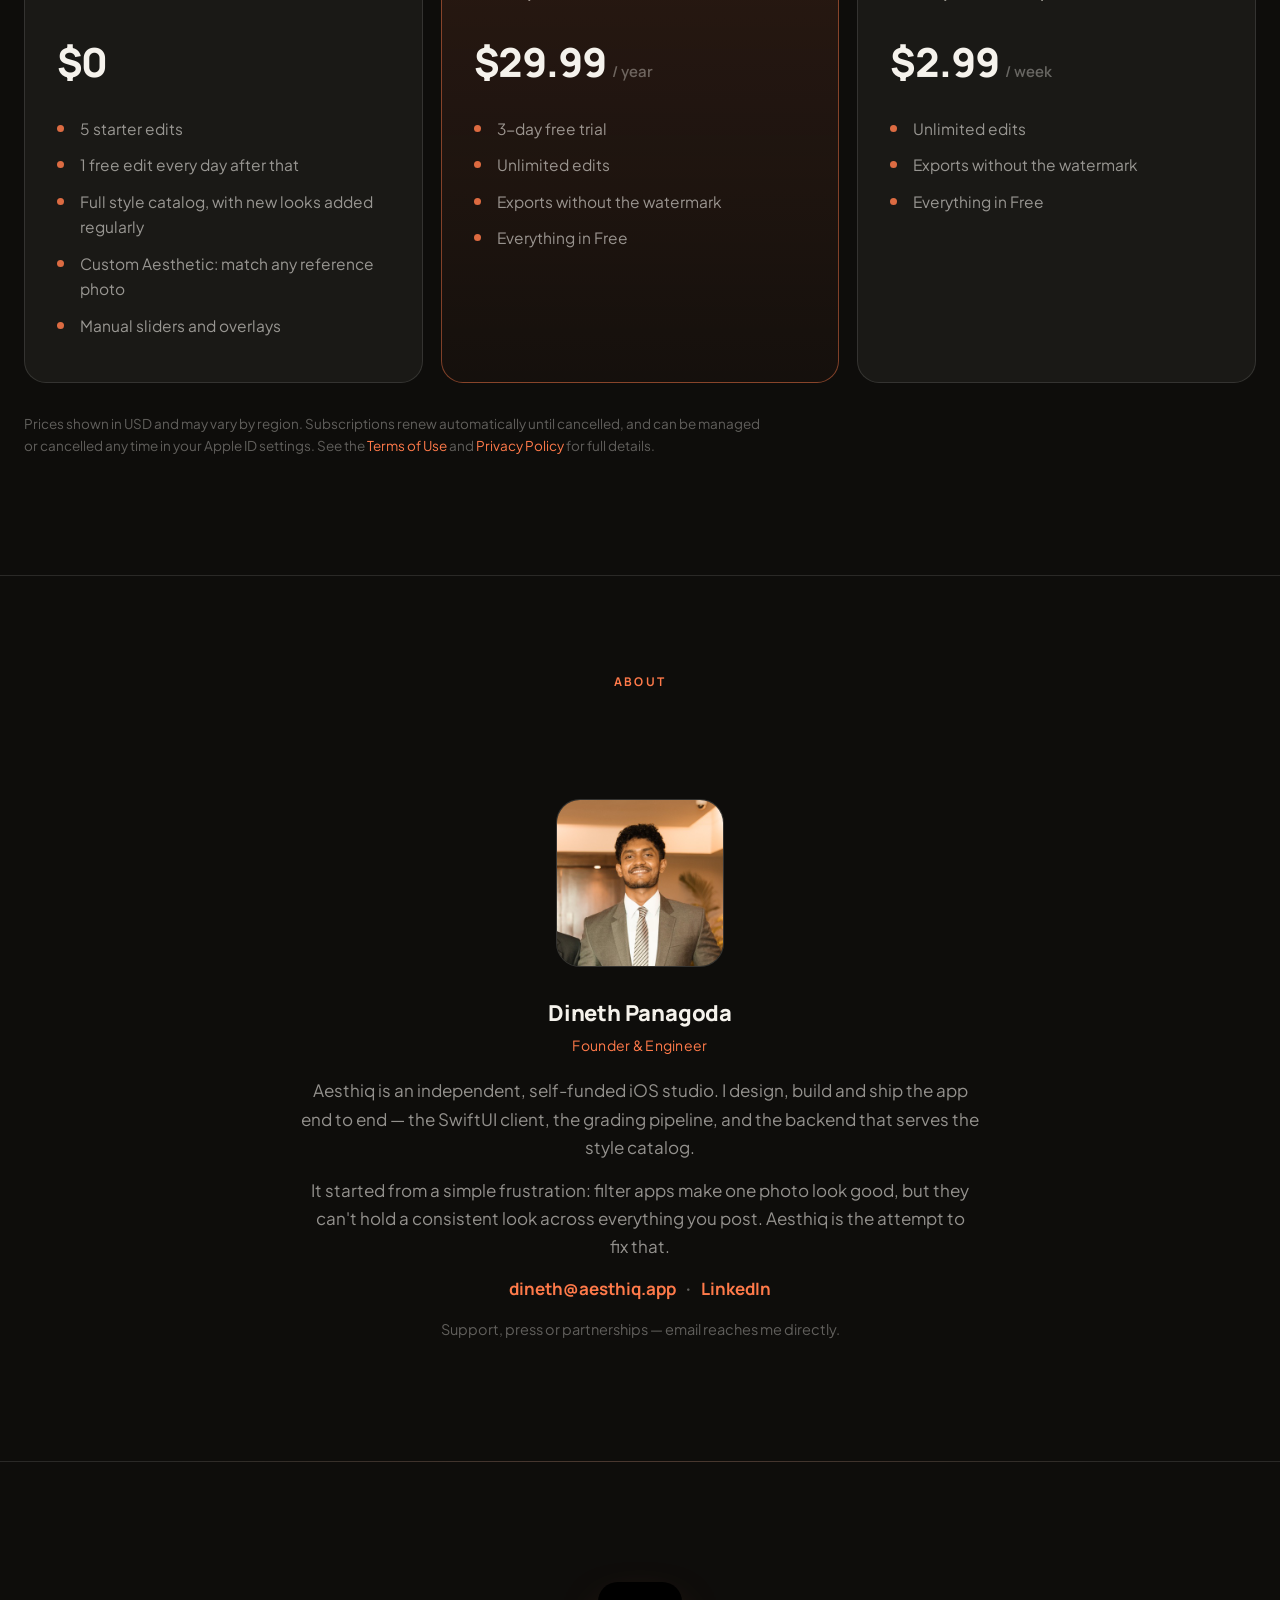
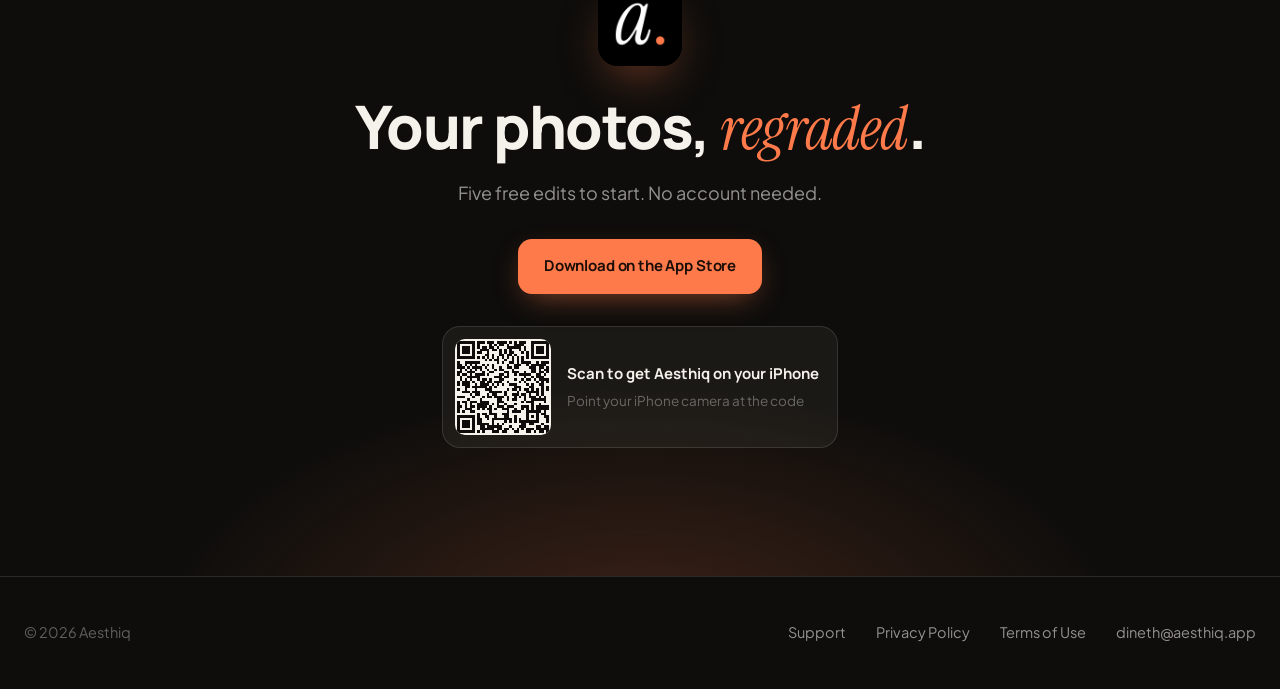
==== commit 7fedd3c1: "feat: App Store campaign tracking and accurate plan details - Every App Store button carries an App " ====
--- a/index.html
+++ b/index.html
@@ -62,7 +62,7 @@
       <a href="#pricing">Pricing</a>
       <a href="#about">About</a>
     </nav>
-    <a class="nav-cta" href="https://apps.apple.com/app/id6777310894" data-download="header">Get the app</a>
+    <a class="nav-cta" href="https://apps.apple.com/app/apple-store/id6777310894?pt=128993140&amp;ct=web-header&amp;mt=8" data-download="header">Get the app</a>
   </div>
 </header>
 
@@ -78,7 +78,7 @@
         Pick a look, or hand it any reference photo — then fine-tune every detail yourself.
       </p>
       <div class="cta-row" data-reveal>
-        <a class="btn btn-primary" href="https://apps.apple.com/app/id6777310894" data-download="hero">
+        <a class="btn btn-primary" href="https://apps.apple.com/app/apple-store/id6777310894?pt=128993140&amp;ct=web-hero&amp;mt=8" data-download="hero">
           <svg aria-hidden="true" width="16" height="19" viewBox="0 0 16 19"><path fill="currentColor" d="M13.3 10.1c0-2.3 1.9-3.4 2-3.5-1.1-1.6-2.8-1.8-3.4-1.8-1.4-.1-2.8.9-3.5.9-.7 0-1.8-.8-3-.8C3.8 4.9 2.3 5.8 1.5 7.2c-1.7 2.9-.4 7.2 1.2 9.6.8 1.2 1.7 2.4 2.9 2.4 1.2 0 1.6-.8 3-.8s1.8.8 3 .8 2-1.2 2.8-2.3c.9-1.3 1.2-2.6 1.3-2.7-.1-.1-2.4-1-2.4-3.8v-.3zM11 3.3c.6-.8 1.1-1.9 1-3-.9 0-2.1.6-2.7 1.4-.6.7-1.1 1.8-1 2.9 1 .1 2.1-.5 2.7-1.3z"/></svg>
           Download on the App Store
         </a>
@@ -144,7 +144,7 @@
       <img loading="lazy" decoding="async" src="img/styles/y2k-digicam-default.webp" width="640" height="797" alt="Sample photo in Aesthiq's Y2K look">
       <div class="style-info"><h3>Y2K</h3><p>Digicam · Night Out · Indie Sleaze</p></div>
     </article>
-    <a class="style-card style-more" href="https://apps.apple.com/app/id6777310894" data-download="styles_more" data-reveal>
+    <a class="style-card style-more" href="https://apps.apple.com/app/apple-store/id6777310894?pt=128993140&amp;ct=web-styles-more&amp;mt=8" data-download="styles_more" data-reveal>
       <div class="more-grid" aria-hidden="true">
         <img loading="lazy" decoding="async" src="img/styles/golden-hour-default.webp" alt="">
         <img loading="lazy" decoding="async" src="img/styles/cinematic-movie-still.webp" alt="">
@@ -271,7 +271,8 @@
         <ul>
           <li>5 starter edits</li>
           <li>1 free edit every day after that</li>
-          <li>Full curated style catalog</li>
+          <li>Full style catalog, with new looks added regularly</li>
+          <li>Custom Aesthetic: match any reference photo</li>
           <li>Manual sliders and overlays</li>
         </ul>
       </div>
@@ -282,8 +283,8 @@
         <ul>
           <li>3-day free trial</li>
           <li>Unlimited edits</li>
-          <li>Custom Aesthetic reference matching</li>
-          <li>New looks every week</li>
+          <li>Exports without the watermark</li>
+          <li>Everything in Free</li>
         </ul>
       </div>
       <div class="tier" data-reveal>
@@ -291,8 +292,8 @@
         <div class="price">$2.99 <span>/ week</span></div>
         <ul>
           <li>Unlimited edits</li>
-          <li>Custom Aesthetic reference matching</li>
-          <li>New looks every week</li>
+          <li>Exports without the watermark</li>
+          <li>Everything in Free</li>
         </ul>
       </div>
     </div>
@@ -341,7 +342,7 @@
     <img class="final-icon" src="img/icon-180.png" width="180" height="180" alt="">
     <h2>Your photos, <em>regraded</em>.</h2>
     <p class="lede">Five free edits to start. No account needed.</p>
-    <a class="btn btn-primary" href="https://apps.apple.com/app/id6777310894" data-download="footer_cta">Download on the App Store</a>
+    <a class="btn btn-primary" href="https://apps.apple.com/app/apple-store/id6777310894?pt=128993140&amp;ct=web-footer-cta&amp;mt=8" data-download="footer_cta">Download on the App Store</a>
     <div class="qr">
       <img src="img/qr-app-store.svg" width="96" height="96" alt="QR code linking to Aesthiq on the App Store">
       <div>
--- a/style.css
+++ b/style.css
@@ -5,7 +5,7 @@
   --serif:"Instrument Serif",Georgia,serif;
   --head:"Manrope",system-ui,sans-serif;
   --body:"Plus Jakarta Sans",system-ui,sans-serif;
-  --wrap:1120px;
+  --wrap:1440px;
   --ease:cubic-bezier(.22,1,.36,1);
   --z-grain:1; --z-header:50; --z-skip:60;
 }
@@ -212,8 +212,8 @@
 @media(max-width:720px){.style-row{grid-auto-columns:68vw}}
 
 /* ---------- features (sticky phone) ---------- */
-.feat-grid{display:grid;grid-template-columns:1fr minmax(260px,330px);gap:80px;margin-top:24px}
-.feat{min-height:72vh;display:flex;flex-direction:column;justify-content:center;max-width:470px;opacity:.32;transition:opacity .5s var(--ease)}
+.feat-grid{display:grid;grid-template-columns:1fr 1fr;gap:64px;margin-top:24px}
+.feat{min-height:72vh;display:flex;flex-direction:column;justify-content:center;max-width:620px;opacity:.32;transition:opacity .5s var(--ease)}
 .feat.is-active{opacity:1}
 .feat-n{font-family:var(--serif);font-style:italic;font-size:30px;color:var(--coral);line-height:1;margin-bottom:12px}
 .feat h3{font-size:clamp(26px,3.2vw,34px);font-weight:800;letter-spacing:-.025em;line-height:1.12}
@@ -221,7 +221,7 @@
 .feat-inline{display:none}
 .feat-stage{position:sticky;top:max(84px,calc(50vh - 46vh + 40px));height:max-content;align-self:start;display:flex;flex-direction:column;align-items:center}
 /* Sized by viewport height so the whole phone fits on a short laptop screen. */
-.phone{position:relative;aspect-ratio:640/1319;width:min(100%,calc((100vh - 190px) * 640 / 1319))}
+.phone{position:relative;aspect-ratio:640/1319;width:min(340px,calc((100vh - 190px) * 640 / 1319))}
 .phone img{position:absolute;inset:0;width:100%;height:100%;opacity:0;transform:translateY(14px) scale(.985);
   transition:opacity .6s var(--ease),transform .6s var(--ease);filter:drop-shadow(0 30px 60px rgba(0,0,0,.7))}
 .phone img.is-active{opacity:1;transform:none}
@@ -235,6 +235,9 @@
   .feat-inline{display:block;width:62%;max-width:250px;margin:0 auto 30px;filter:drop-shadow(0 22px 46px rgba(0,0,0,.6))}
 }
 
+/* ---------- centred sections (how it works, about) ---------- */
+.how > .wrap > .eyebrow,.how > .wrap > h2,.about > .wrap > .eyebrow,.about > .wrap > h2{text-align:center}
+
 /* ---------- steps ---------- */
 .steps{list-style:none;display:grid;grid-template-columns:repeat(3,1fr);gap:20px;margin:48px 0 0;padding:0;position:relative}
 .steps::before{
@@ -252,9 +255,16 @@
 .step p{color:var(--muted);font-size:16px;margin:9px 0 0;max-width:30ch}
 .steps .step:nth-child(2){--d:.12s}.steps .step:nth-child(3){--d:.24s}
 .note{
-  display:flex;gap:13px;margin:52px 0 0;padding:19px 22px;max-width:760px;
+  display:flex;gap:13px;margin:52px auto 0;padding:19px 22px;max-width:760px;
   border:1px solid rgba(255,122,74,.22);border-radius:16px;background:rgba(255,122,74,.05);
   color:var(--cream);font-size:15.5px
+}
+/* Wide screens: each step stacks centred under its numeral, and the line runs
+   between the first and last numeral centres. */
+@media(min-width:821px){
+  .step{display:flex;flex-direction:column;align-items:center;text-align:center}
+  .step p{margin-inline:auto}
+  .steps::before{left:calc((100% - 40px) / 6);right:calc((100% - 40px) / 6)}
 }
 @media(max-width:820px){
   .steps{grid-template-columns:1fr;gap:34px}
@@ -285,7 +295,7 @@
 @media(max-width:820px){.tiers{grid-template-columns:1fr}.tier h3{min-height:0}}
 
 /* ---------- founder ---------- */
-.founder{display:grid;grid-template-columns:168px 1fr;gap:40px;align-items:start;margin-top:44px;max-width:860px}
+.founder{display:flex;flex-direction:column;align-items:center;text-align:center;gap:28px;margin:44px auto 0;max-width:680px}
 .avatar{
   width:168px;height:168px;border-radius:24px;object-fit:cover;
   border:1px solid var(--line);background:var(--card)
@@ -293,11 +303,11 @@
 .founder p{color:var(--muted);margin:0 0 15px}
 .founder .name{font-family:var(--head);font-size:22px;font-weight:800;color:var(--paper);margin:0 0 3px;letter-spacing:-.01em}
 .founder .role{font-size:14px;color:var(--coral);margin:0 0 19px;letter-spacing:.02em}
-.founder-links{display:flex;flex-wrap:wrap;gap:10px;align-items:center;font-family:var(--head);font-weight:700;font-size:17px}
+.founder-links{display:flex;flex-wrap:wrap;justify-content:center;gap:10px;align-items:center;font-family:var(--head);font-weight:700;font-size:17px}
 .founder-links span{color:var(--faint)}
 .founder-note{font-size:14.5px;color:var(--faint)!important}
 @media(max-width:700px){
-  .founder{grid-template-columns:1fr;gap:26px}
+  .founder{gap:22px}
   .avatar{width:124px;height:124px}
 }
 
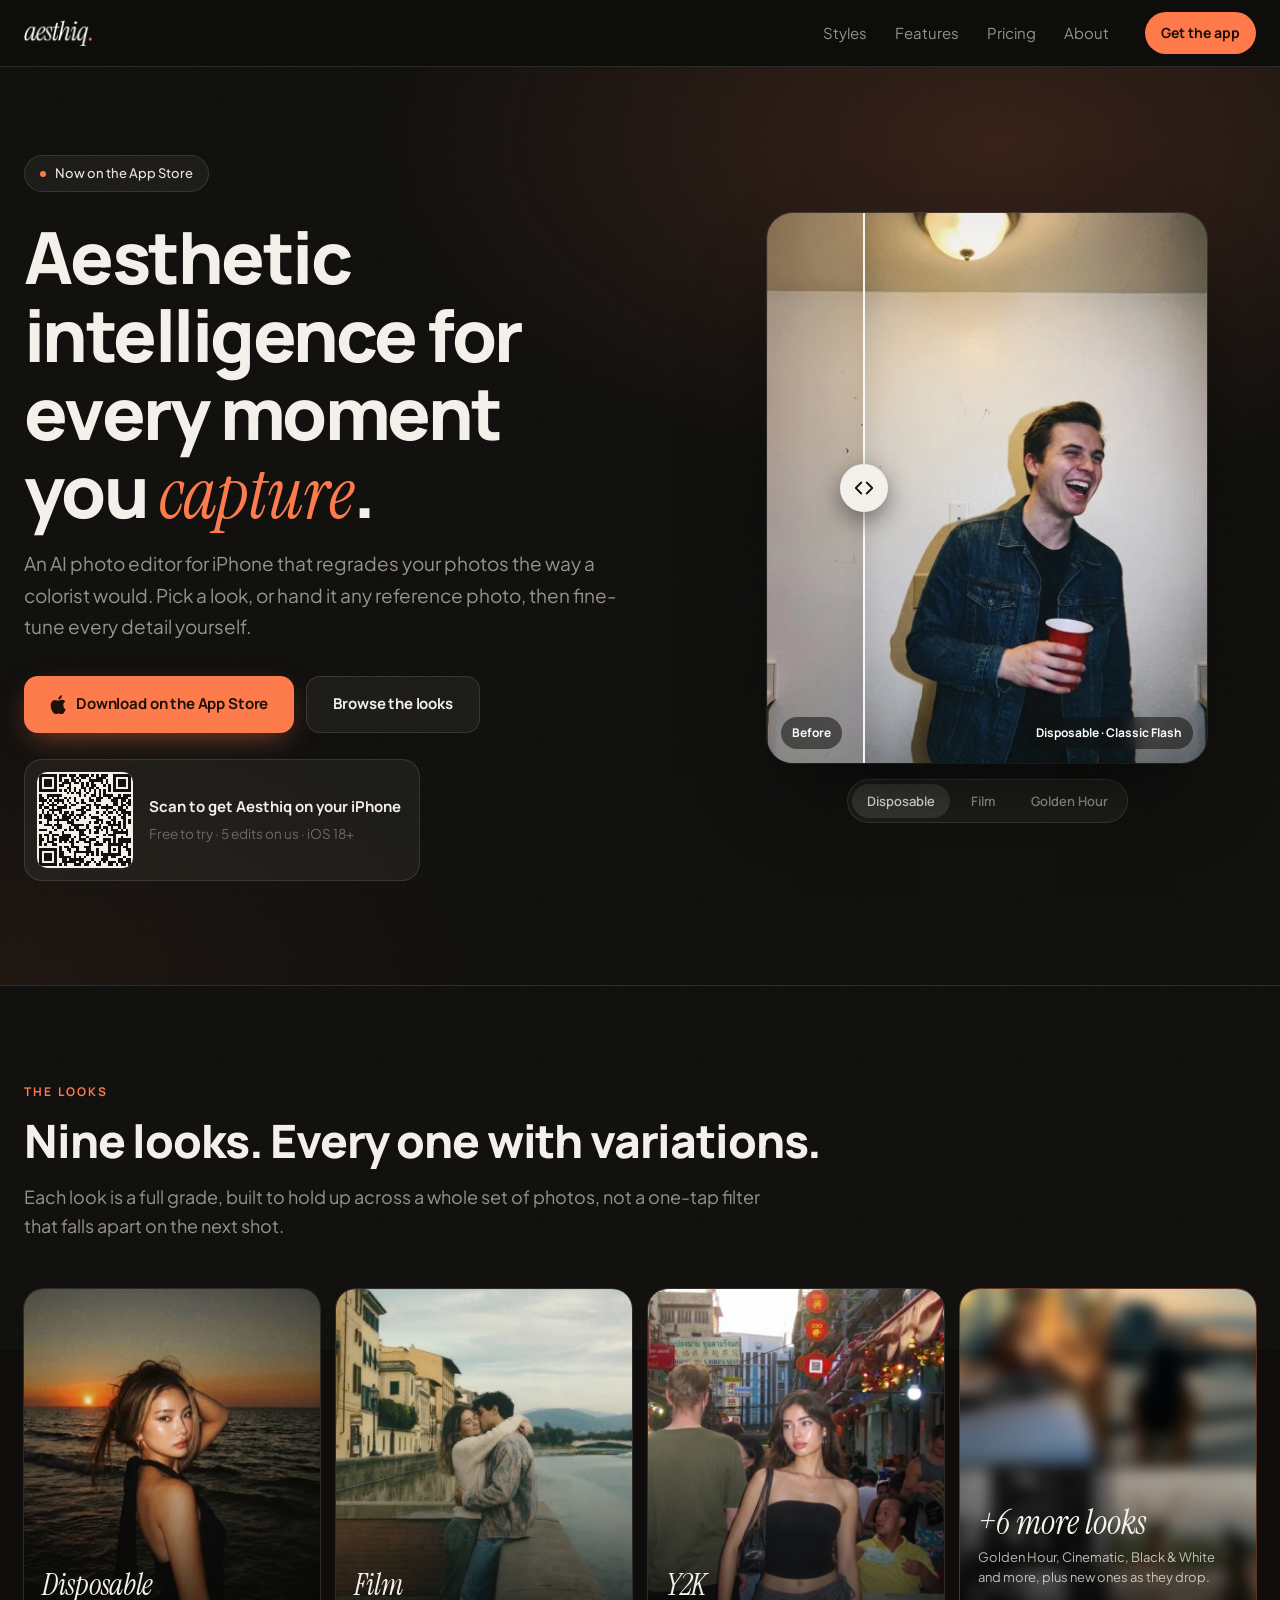
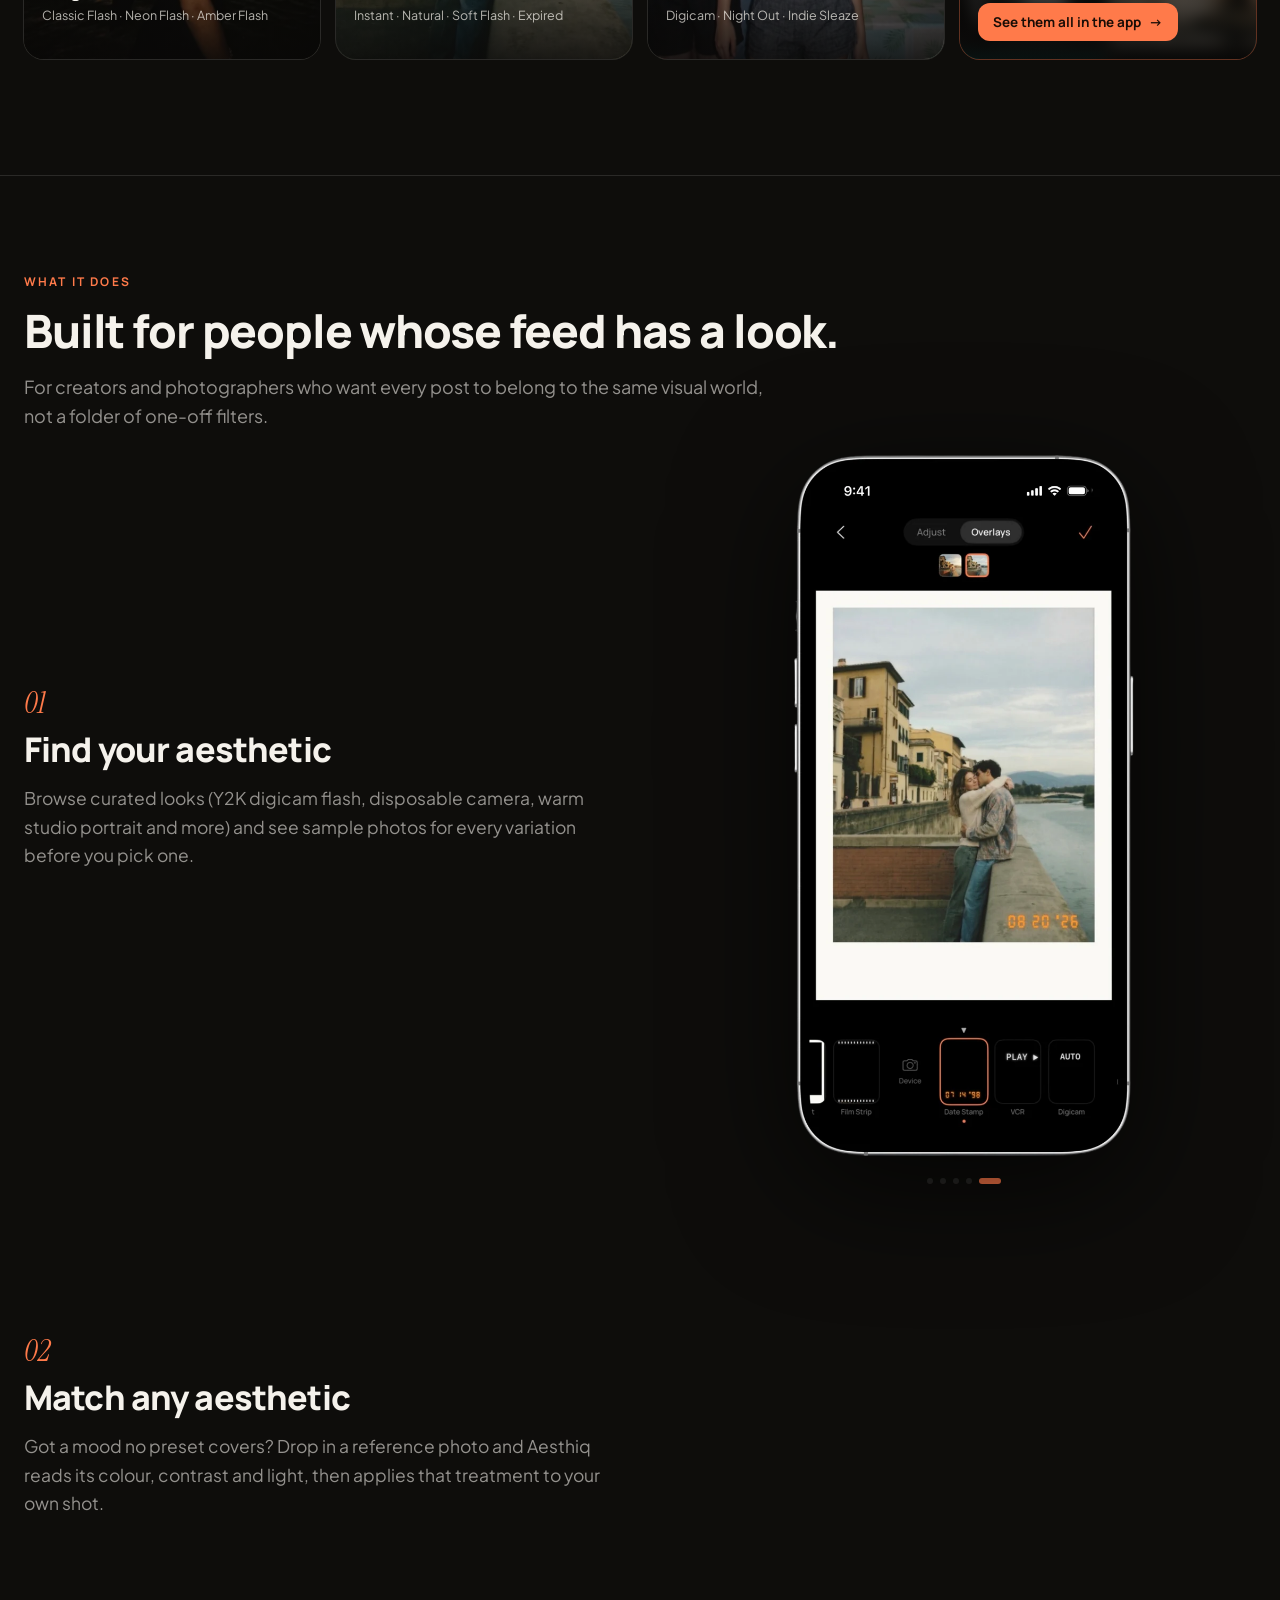
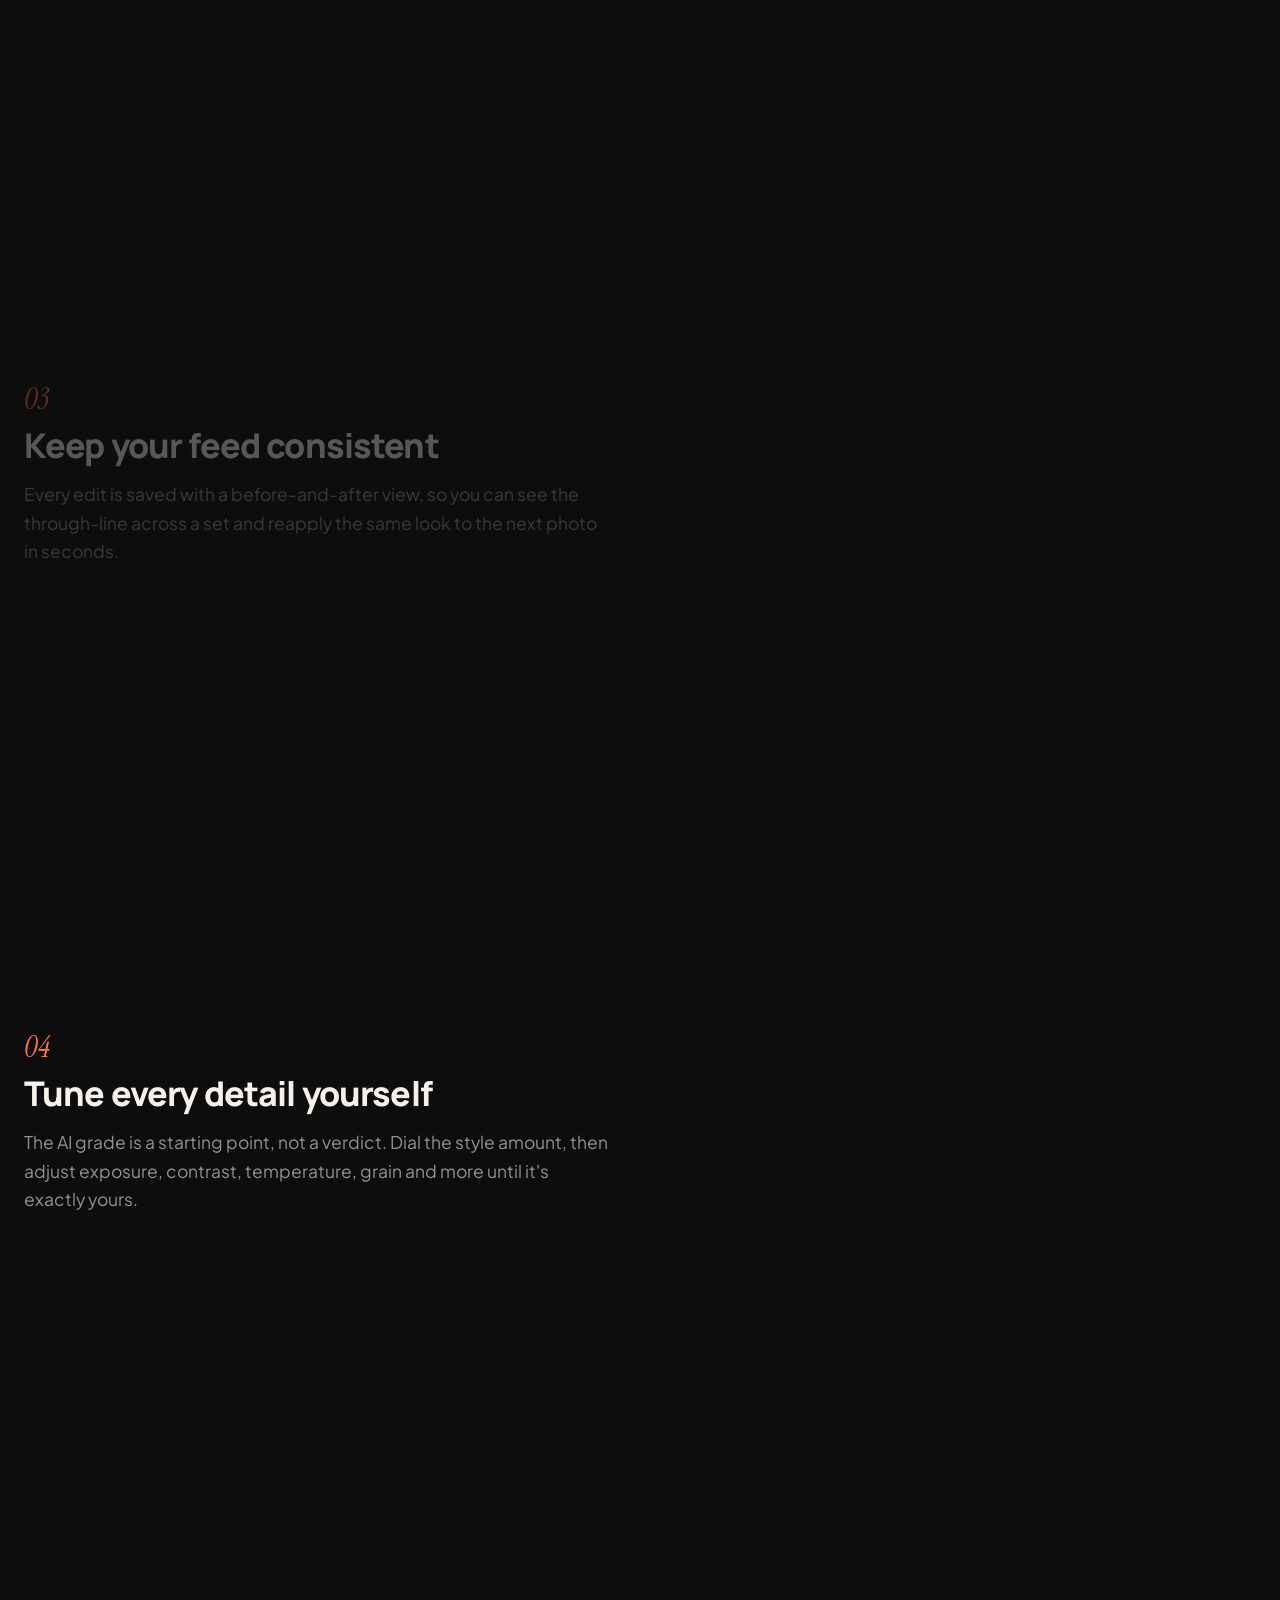
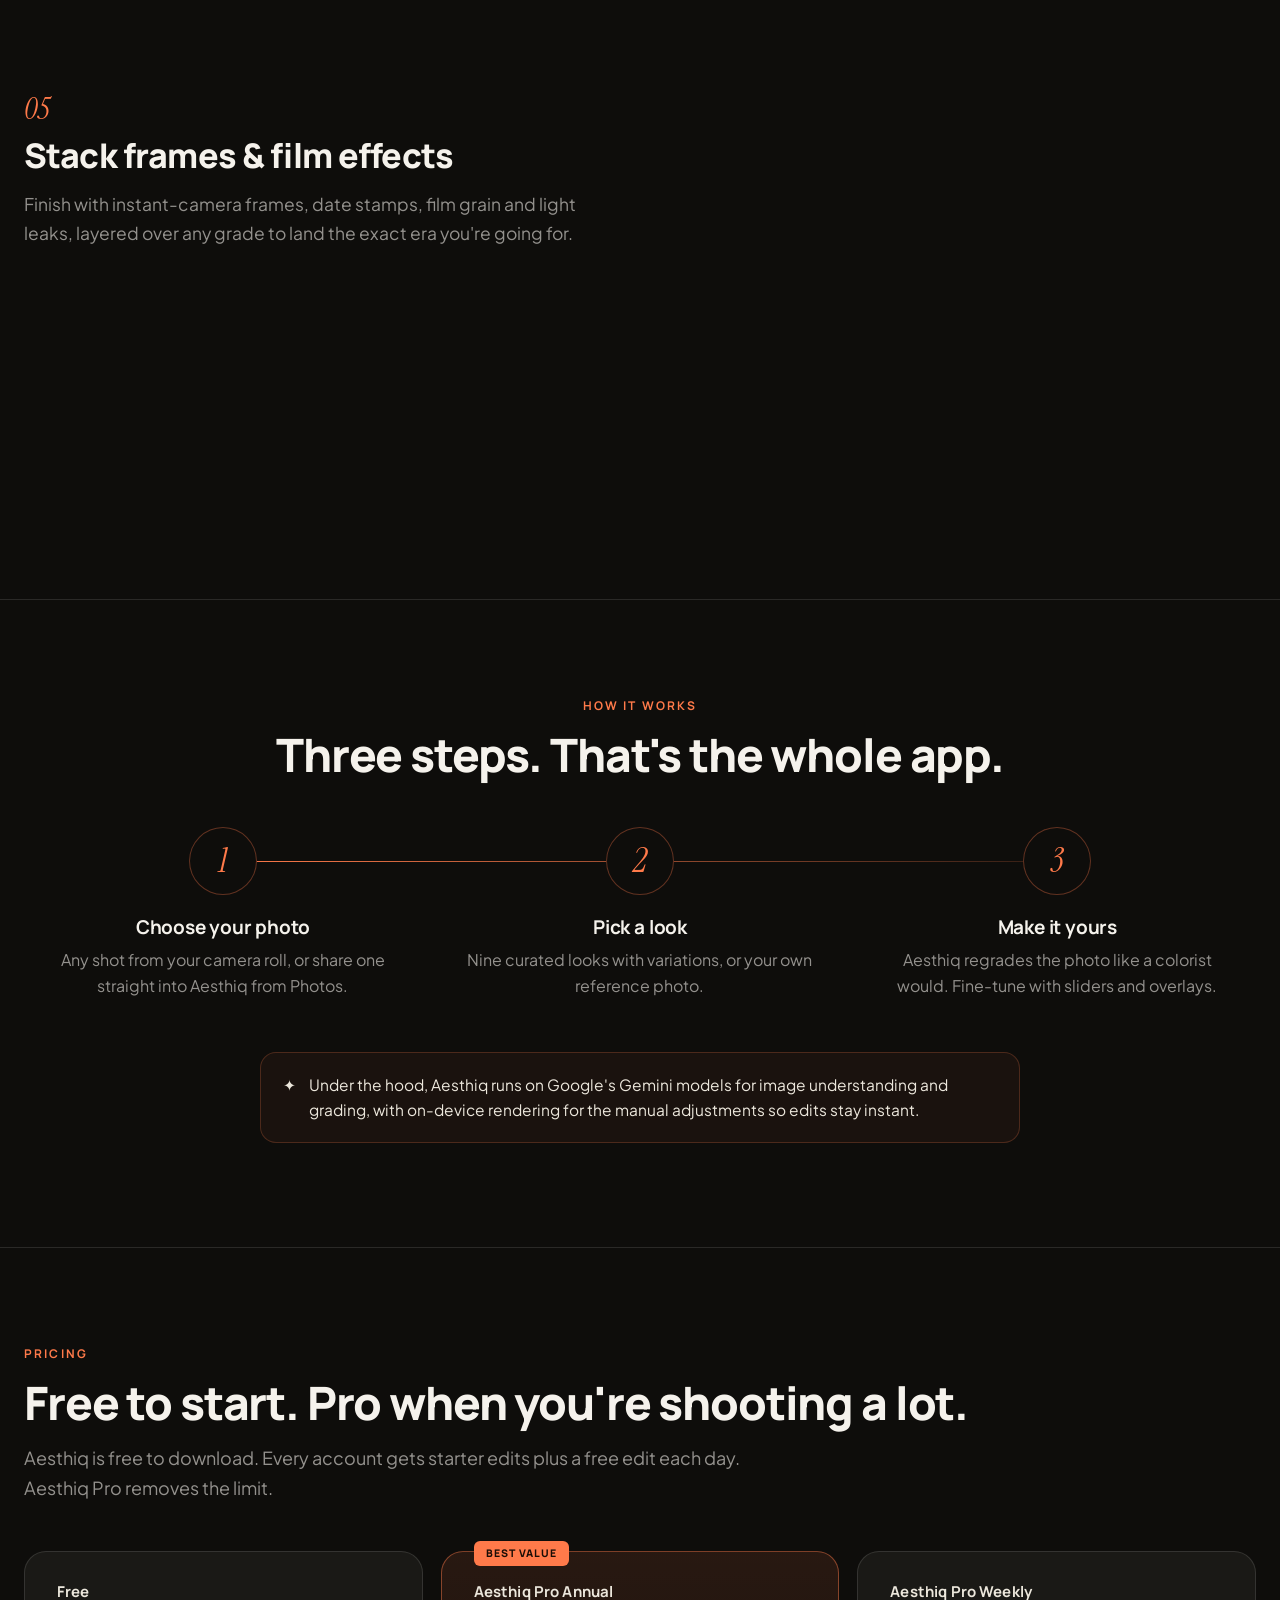
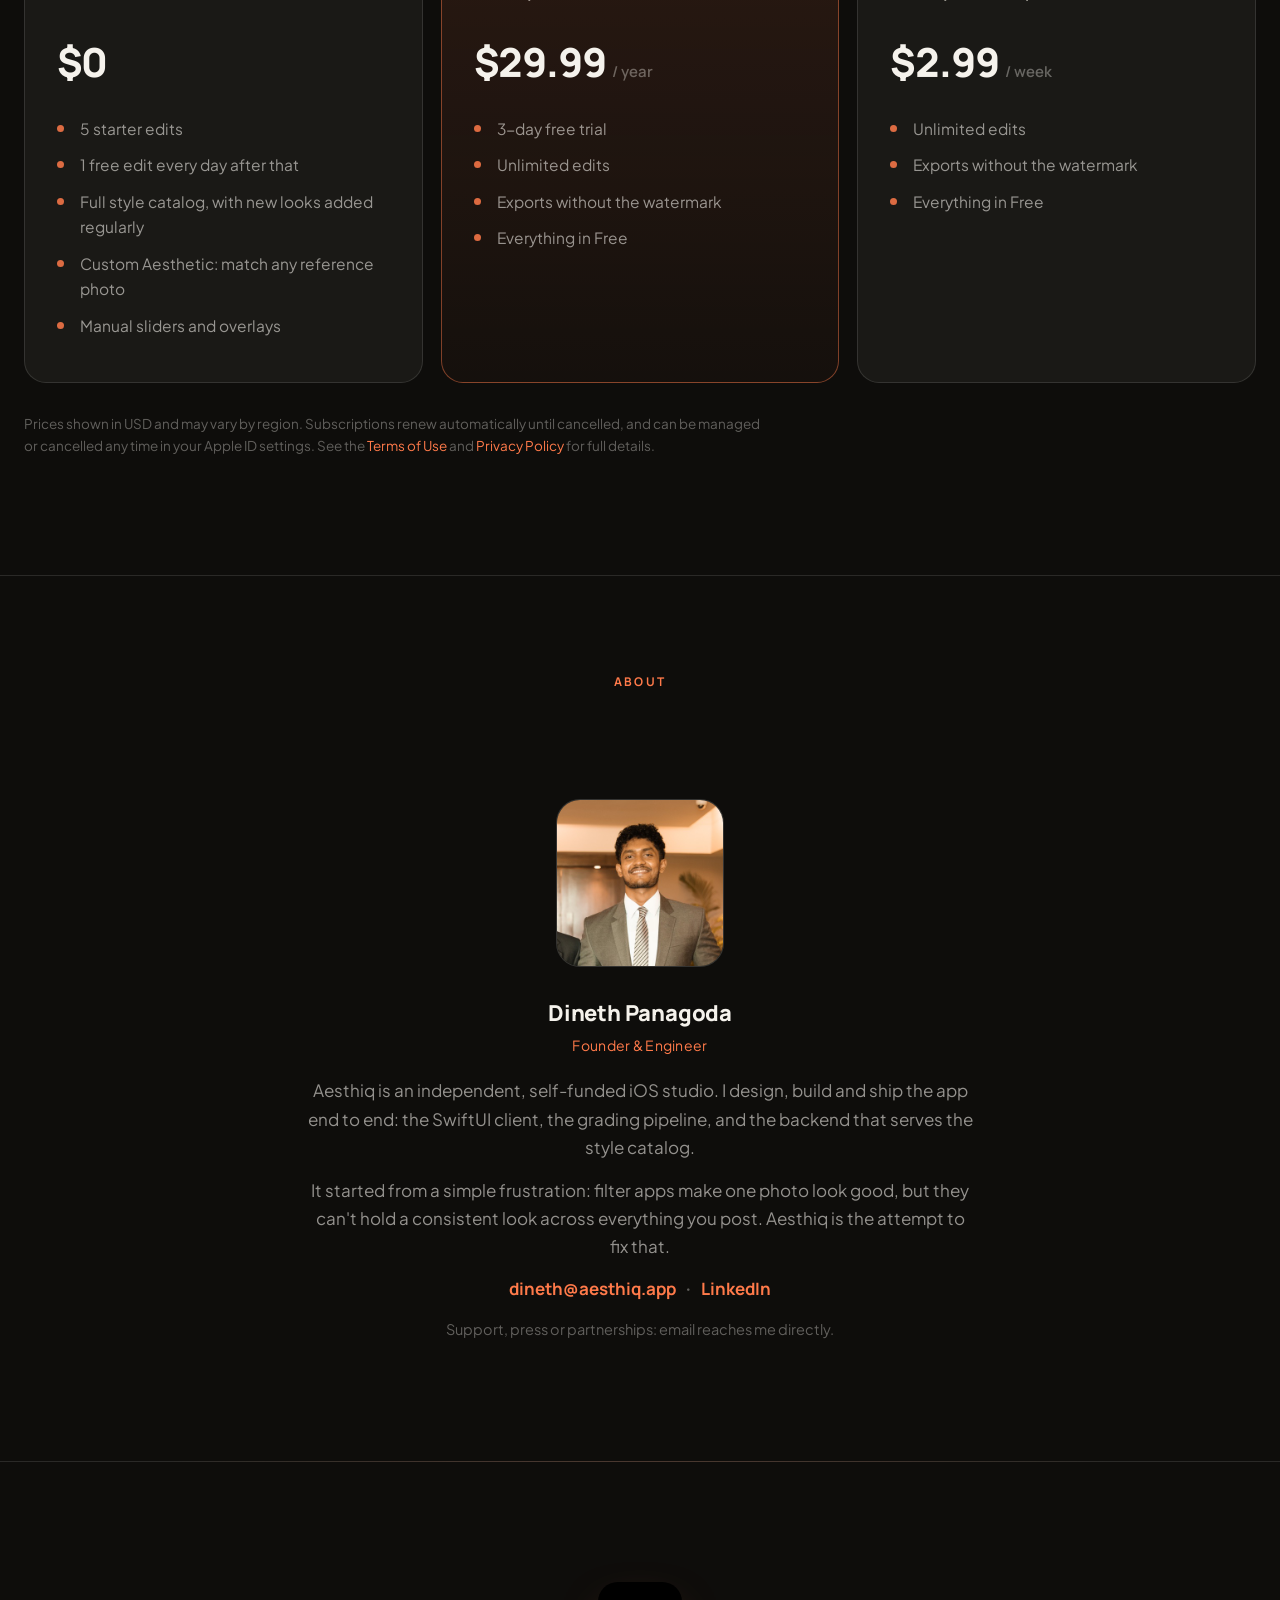
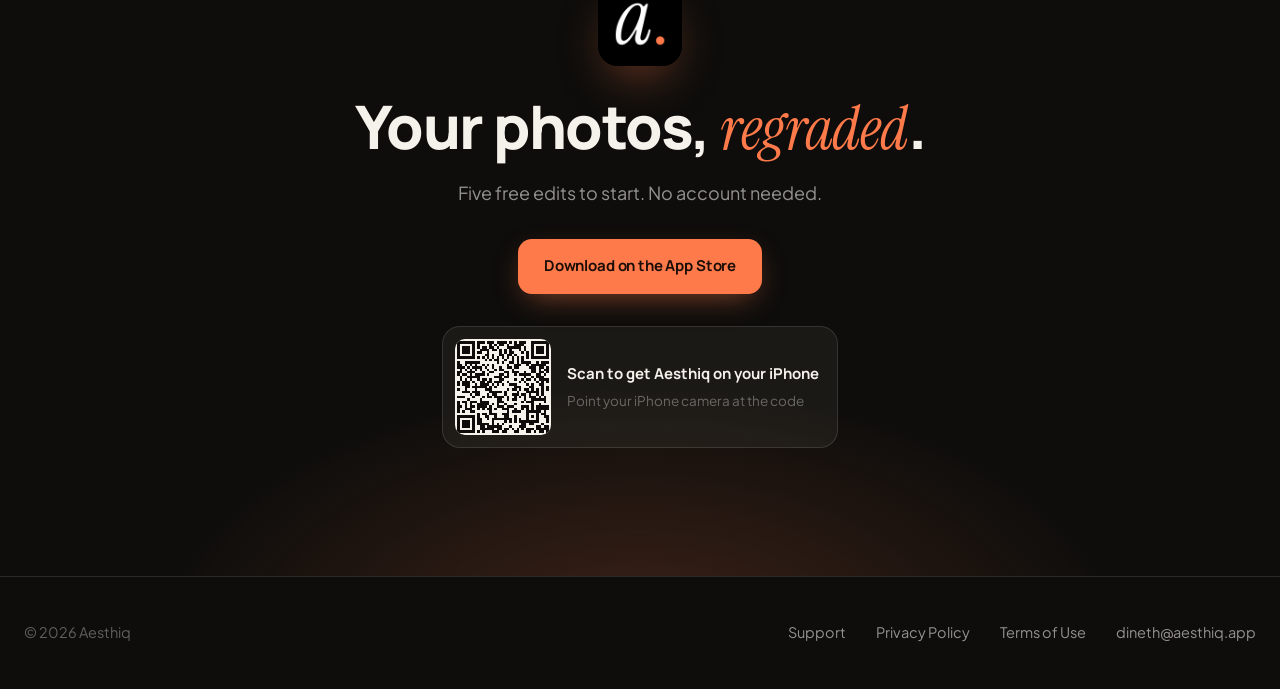
==== commit 2a7a9249: "copy: remove em dashes; new Disposable hero pair - Replace every em dash in the site copy (landing, " ====
--- a/index.html
+++ b/index.html
@@ -3,7 +3,7 @@
 <head>
 <meta charset="utf-8">
 <meta name="viewport" content="width=device-width, initial-scale=1, viewport-fit=cover">
-<title>Aesthiq — Aesthetic intelligence for every photo you capture</title>
+<title>Aesthiq: Aesthetic intelligence for every photo you capture</title>
 <meta name="description" content="Aesthiq is an AI photo editor for iOS that regrades your photos like a colorist would. Pick a curated look or match any reference photo, then fine-tune with sliders, frames, and film effects.">
 <meta name="theme-color" content="#0E0D0B">
 <link rel="canonical" href="https://aesthiq.app/">
@@ -12,7 +12,7 @@
 
 <meta property="og:type" content="website">
 <meta property="og:url" content="https://aesthiq.app/">
-<meta property="og:title" content="Aesthiq — Aesthetic intelligence for every photo you capture">
+<meta property="og:title" content="Aesthiq: Aesthetic intelligence for every photo you capture">
 <meta property="og:description" content="An AI photo editor for iOS that regrades your photos like a colorist would. Curated looks, reference-photo matching, and manual control.">
 <meta property="og:image" content="https://aesthiq.app/img/og.jpg">
 <meta property="og:image:width" content="1200">
@@ -37,8 +37,8 @@
   "description": "An AI photo editor for iOS that regrades your photos like a colorist would. Curated looks, reference-photo matching, manual sliders, frames and film effects.",
   "offers": [
     { "@type": "Offer", "price": "0", "priceCurrency": "USD", "name": "Free" },
-    { "@type": "Offer", "price": "2.99", "priceCurrency": "USD", "name": "Aesthiq Pro — Weekly" },
-    { "@type": "Offer", "price": "29.99", "priceCurrency": "USD", "name": "Aesthiq Pro — Annual" }
+    { "@type": "Offer", "price": "2.99", "priceCurrency": "USD", "name": "Aesthiq Pro Weekly" },
+    { "@type": "Offer", "price": "29.99", "priceCurrency": "USD", "name": "Aesthiq Pro Annual" }
   ],
   "author": { "@type": "Person", "name": "Dineth Panagoda" },
   "publisher": { "@type": "Organization", "name": "Aesthiq", "url": "https://aesthiq.app/" }
@@ -75,7 +75,7 @@
       <h1 data-reveal>Aesthetic intelligence for every moment you <em>capture</em>.</h1>
       <p class="lede" data-reveal>
         An AI photo editor for iPhone that regrades your photos the way a colorist would.
-        Pick a look, or hand it any reference photo — then fine-tune every detail yourself.
+        Pick a look, or hand it any reference photo, then fine-tune every detail yourself.
       </p>
       <div class="cta-row" data-reveal>
         <a class="btn btn-primary" href="https://apps.apple.com/app/apple-store/id6777310894?pt=128993140&amp;ct=web-hero&amp;mt=8" data-download="hero">
@@ -96,9 +96,9 @@
 
     <figure class="compare" data-compare data-reveal>
       <div class="compare-frame">
-        <img class="compare-after" src="img/compare/disposable-after.webp" width="900" height="1198"
+        <img class="compare-after" src="img/compare/disposable-after.webp" width="896" height="1200"
              alt="After: the photo regraded in Aesthiq's Disposable look">
-        <img class="compare-before" src="img/compare/disposable-before.webp" width="900" height="1198"
+        <img class="compare-before" src="img/compare/disposable-before.webp" width="896" height="1200"
              alt="Before: the original photo straight from the camera roll">
         <div class="compare-line" aria-hidden="true"></div>
         <div class="compare-handle" role="slider" tabindex="0" aria-label="Before and after comparison"
@@ -109,7 +109,7 @@
         <span class="compare-tag compare-tag-after" data-compare-label>Disposable · Classic Flash</span>
       </div>
       <figcaption class="compare-tabs" role="group" aria-label="Choose a look">
-        <button type="button" class="is-active" data-pair="disposable" data-label="Disposable · Classic Flash">Disposable</button>
+        <button type="button" class="is-active" data-pair="disposable" data-label="Disposable · Classic Flash" data-pos="22">Disposable</button>
         <button type="button" data-pair="film" data-label="Film · Instant">Film</button>
         <button type="button" data-pair="golden-hour" data-label="Golden Hour · Soft Sun">Golden Hour</button>
       </figcaption>
@@ -124,7 +124,7 @@
         <p class="eyebrow" data-reveal>The looks</p>
         <h2 data-reveal>Nine looks. Every one with variations.</h2>
         <p class="lede" data-reveal>
-          Each look is a full grade, built to hold up across a whole set of photos — not a
+          Each look is a full grade, built to hold up across a whole set of photos, not a
           one-tap filter that falls apart on the next shot.
         </p>
       </div>
@@ -155,7 +155,7 @@
       </div>
       <div class="more-info">
         <span class="more-count">+6 more looks</span>
-        <p>Golden Hour, Cinematic, Black &amp; White and more — plus new ones as they drop.</p>
+        <p>Golden Hour, Cinematic, Black &amp; White and more, plus new ones as they drop.</p>
         <span class="more-btn">See them all in the app <span aria-hidden="true">→</span></span>
       </div>
     </a>
@@ -168,7 +168,7 @@
     <h2 data-reveal>Built for people whose feed has&nbsp;a look.</h2>
     <p class="lede" data-reveal>
       For creators and photographers who want every post to belong to the same visual
-      world — not a folder of one-off filters.
+      world, not a folder of one-off filters.
     </p>
 
     <div class="feat-grid">
@@ -177,8 +177,8 @@
           <img class="feat-inline" loading="lazy" decoding="async" src="img/01-find-your-aesthetic.webp" width="640" height="1319" alt="Style carousel in Aesthiq with curated looks and three variation thumbnails">
           <span class="feat-n">01</span>
           <h3>Find your aesthetic</h3>
-          <p>Browse curated looks — Y2K digicam flash, disposable camera, warm studio portrait
-          and more — and see sample photos for every variation before you pick one.</p>
+          <p>Browse curated looks (Y2K digicam flash, disposable camera, warm studio portrait
+          and more) and see sample photos for every variation before you pick one.</p>
         </article>
         <article class="feat" data-feat="1">
           <img class="feat-inline" loading="lazy" decoding="async" src="img/02-match-any-aesthetic.webp" width="640" height="1319" alt="Custom Aesthetic feature in Aesthiq matching a reference photo's grade">
@@ -238,7 +238,7 @@
       <li class="step" data-reveal>
         <span class="step-n">2</span>
         <h3>Pick a look</h3>
-        <p>Nine curated looks with variations — or your own reference photo.</p>
+        <p>Nine curated looks with variations, or your own reference photo.</p>
       </li>
       <li class="step" data-reveal>
         <span class="step-n">3</span>
@@ -261,7 +261,7 @@
     <h2 data-reveal>Free to start. Pro when you're shooting a lot.</h2>
     <p class="lede" data-reveal>
       Aesthiq is free to download. Every account gets starter edits plus a free edit each
-      day — Aesthiq Pro removes the limit.
+      day. Aesthiq Pro removes the limit.
     </p>
 
     <div class="tiers">
@@ -278,7 +278,7 @@
       </div>
       <div class="tier hi" data-reveal>
         <span class="tier-tag">Best value</span>
-        <h3>Aesthiq Pro — Annual</h3>
+        <h3>Aesthiq Pro Annual</h3>
         <div class="price">$29.99 <span>/ year</span></div>
         <ul>
           <li>3-day free trial</li>
@@ -288,7 +288,7 @@
         </ul>
       </div>
       <div class="tier" data-reveal>
-        <h3>Aesthiq Pro — Weekly</h3>
+        <h3>Aesthiq Pro Weekly</h3>
         <div class="price">$2.99 <span>/ week</span></div>
         <ul>
           <li>Unlimited edits</li>
@@ -318,7 +318,7 @@
         <p class="role">Founder &amp; Engineer</p>
         <p>
           Aesthiq is an independent, self-funded iOS studio. I design, build and ship the
-          app end to end — the SwiftUI client, the grading pipeline, and the backend that
+          app end to end: the SwiftUI client, the grading pipeline, and the backend that
           serves the style catalog.
         </p>
         <p>
@@ -331,7 +331,7 @@
           <span aria-hidden="true">·</span>
           <a href="https://www.linkedin.com/in/dineth-panagoda-927667223/">LinkedIn</a>
         </p>
-        <p class="founder-note">Support, press or partnerships — email reaches me directly.</p>
+        <p class="founder-note">Support, press or partnerships: email reaches me directly.</p>
       </div>
     </div>
   </div>
--- a/style.css
+++ b/style.css
@@ -134,7 +134,7 @@
 .compare-frame{
   /* Fixed shape so the look tabs below never move; photos fill it with cover,
      and each before/after pair shares dimensions, so the halves stay aligned. */
-  --pos:50%;position:relative;aspect-ratio:4/5;border-radius:26px;overflow:hidden;
+  --pos:22%;position:relative;aspect-ratio:4/5;border-radius:26px;overflow:hidden;
   background:var(--ink-lift);touch-action:pan-y;user-select:none;-webkit-user-select:none;cursor:ew-resize;
   box-shadow:0 40px 80px -30px rgba(0,0,0,.85),0 0 0 1px var(--line);
 }
